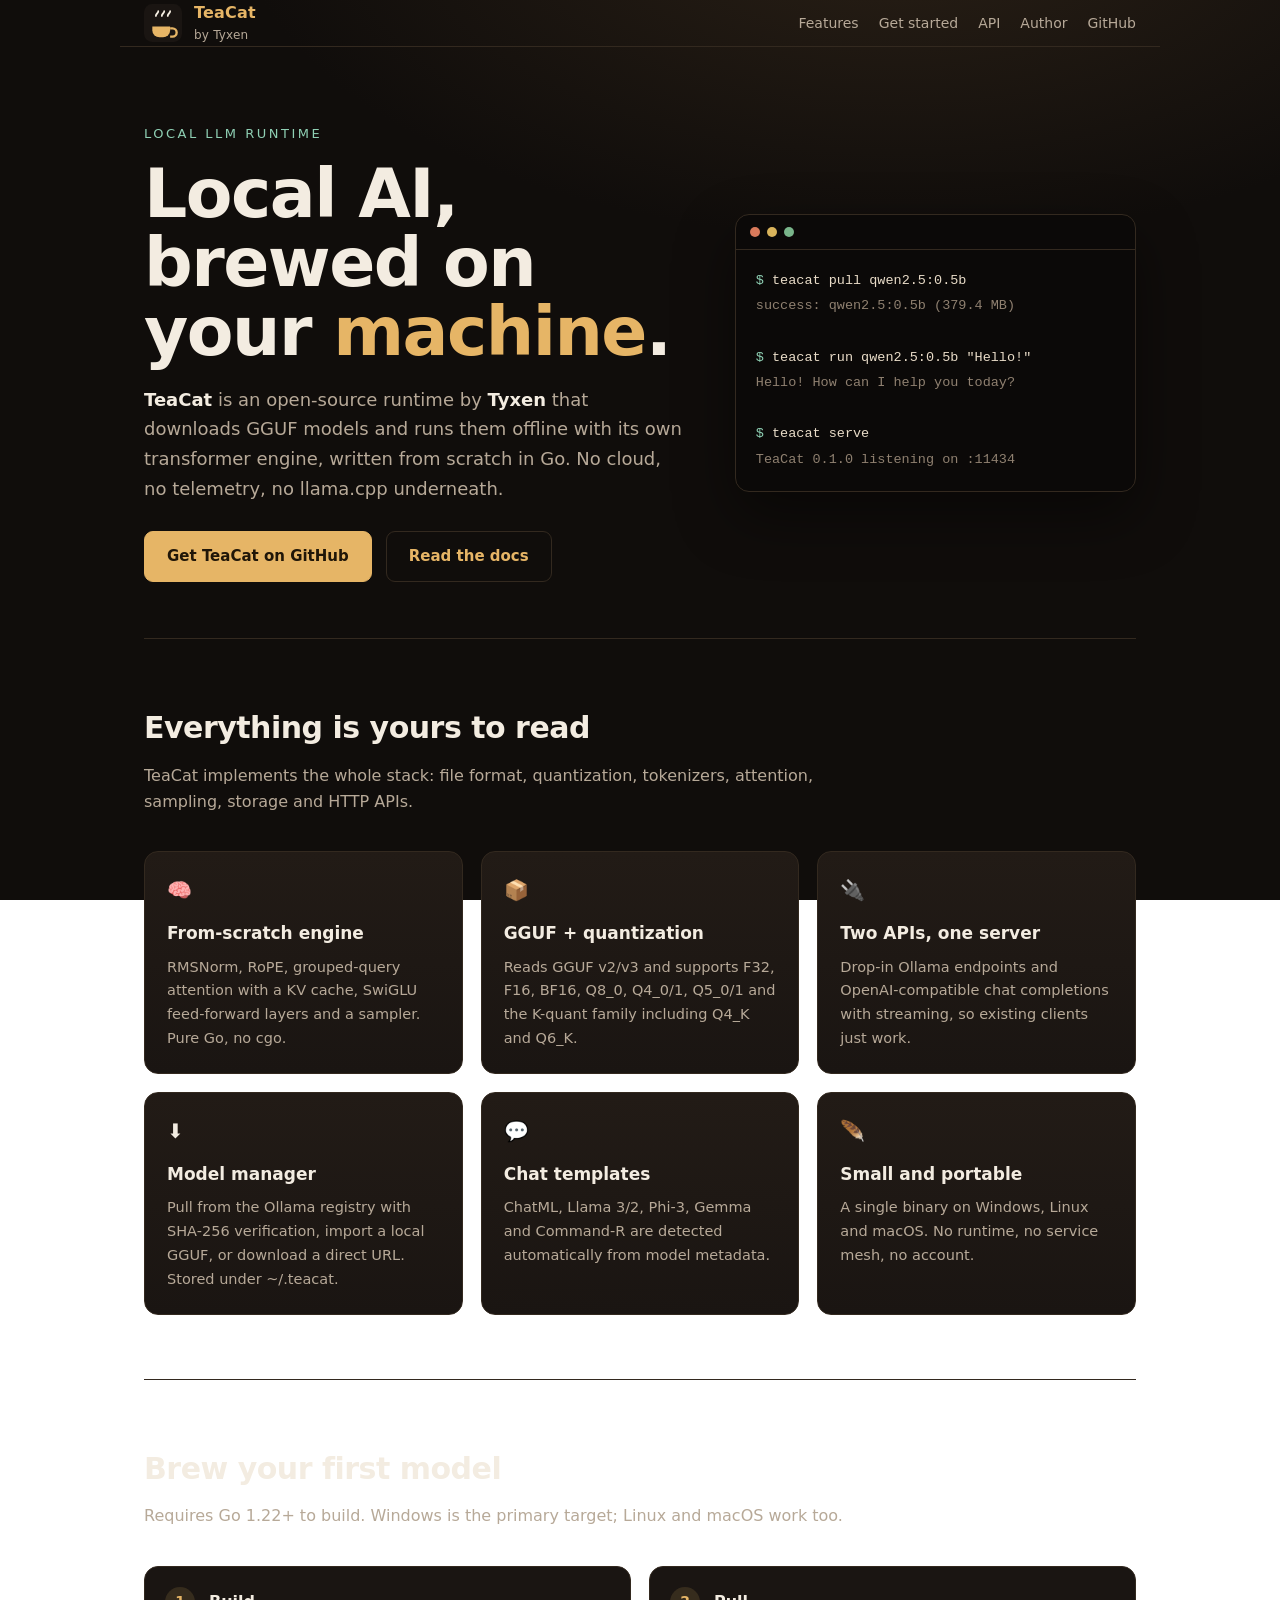
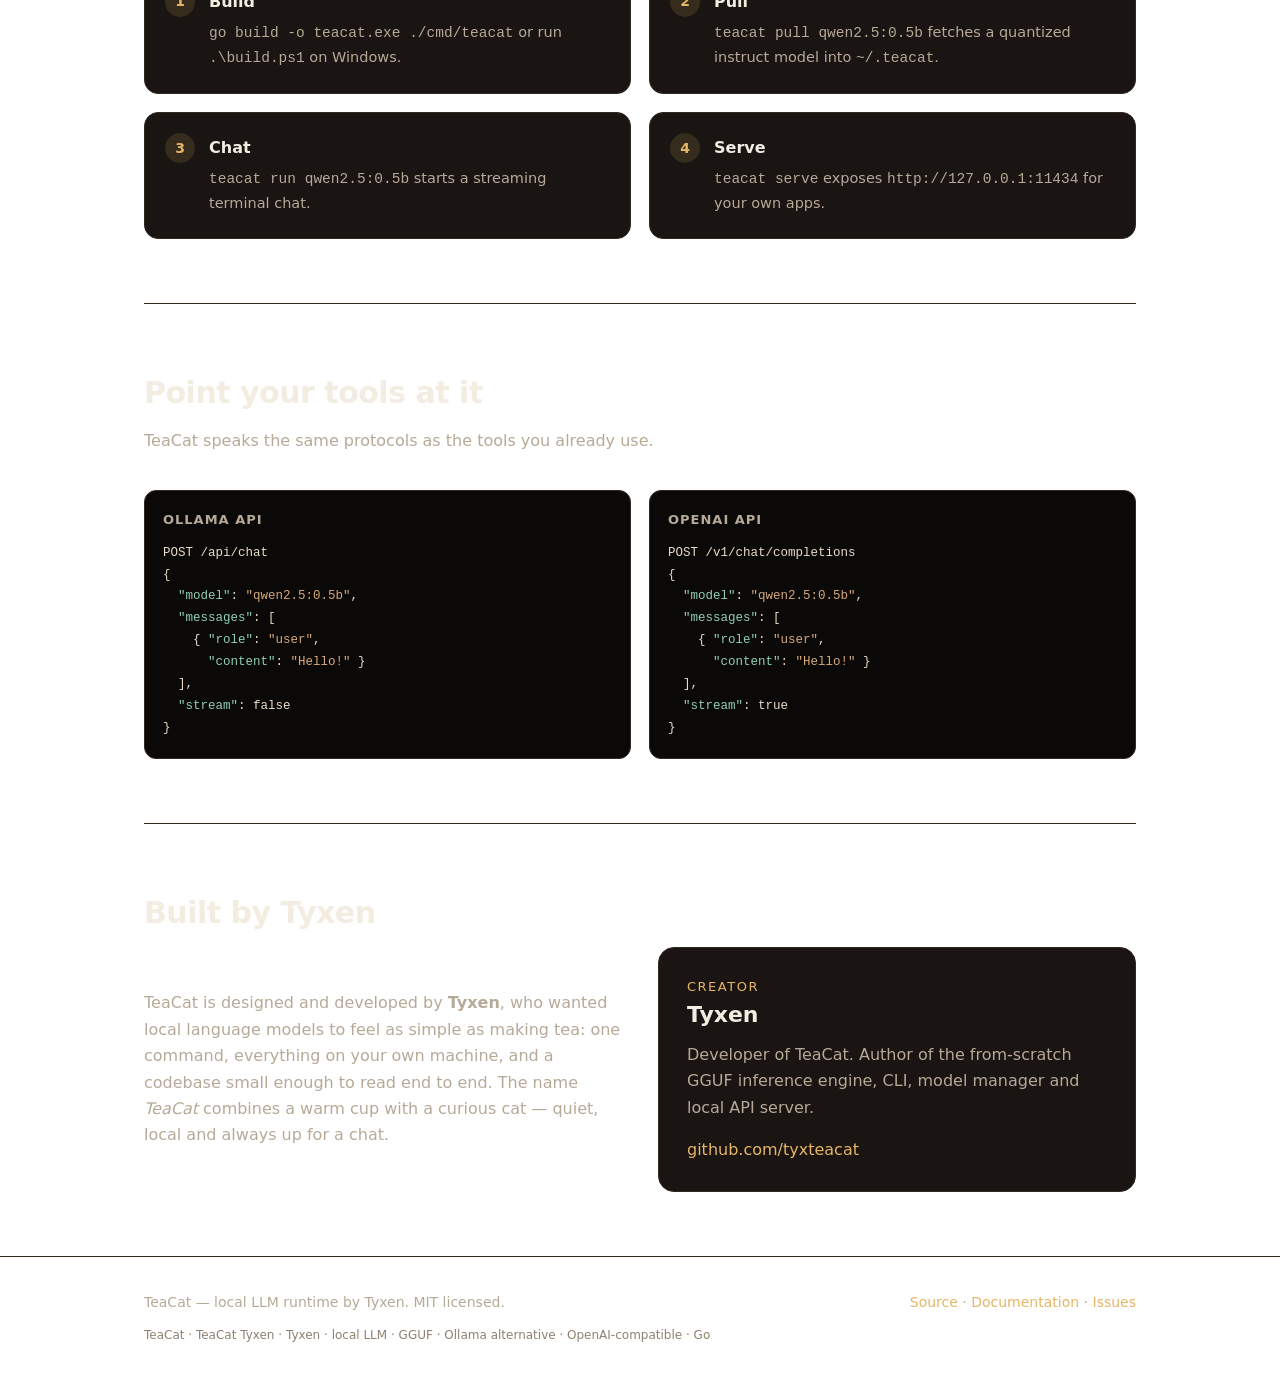
==== site/index.html @ 2ee193c7 "TeaCat 0.1.0: local LLM runtime by Tyxen" ====
<!DOCTYPE html>
<html lang="en">
<head>
  <meta charset="utf-8">
  <meta name="viewport" content="width=device-width, initial-scale=1">

  <title>TeaCat by Tyxen — Run Local AI Models on Your Own Machine</title>
  <meta name="description" content="TeaCat is a free, open-source local LLM runtime created by Tyxen. Run GGUF models on Windows, Linux or macOS with an Ollama-compatible API and an OpenAI-compatible endpoint. Built from scratch in Go.">
  <meta name="keywords" content="TeaCat, TeaCat Tyxen, Tyxen, TeaCat AI, Tea Cat, local LLM, run local models, Ollama alternative, GGUF, OpenAI compatible, Go LLM runtime, offline AI">
  <meta name="author" content="Tyxen">
  <meta name="robots" content="index, follow">
  <link rel="canonical" href="https://tyxteacat.github.io/teacat/">

  <meta property="og:type" content="website">
  <meta property="og:site_name" content="TeaCat">
  <meta property="og:title" content="TeaCat by Tyxen — Local AI, brewed on your machine">
  <meta property="og:description" content="A local LLM runtime written from scratch in Go. Pull GGUF models, chat offline, and use Ollama or OpenAI compatible APIs.">
  <meta property="og:url" content="https://tyxteacat.github.io/teacat/">

  <meta name="twitter:card" content="summary">
  <meta name="twitter:title" content="TeaCat by Tyxen">
  <meta name="twitter:description" content="Run local AI models with a from-scratch Go inference engine. Ollama and OpenAI compatible.">

  <link rel="icon" href="data:image/svg+xml,%3Csvg xmlns='http://www.w3.org/2000/svg' viewBox='0 0 64 64'%3E%3Crect width='64' height='64' rx='14' fill='%2314110f'/%3E%3Cpath d='M14 38h30v6a12 12 0 0 1-12 12H26a12 12 0 0 1-12-12z' fill='%23e6b566'/%3E%3Cpath d='M44 41h4a7 7 0 0 1 0 14h-4' fill='none' stroke='%23e6b566' stroke-width='4'/%3E%3Cpath d='M20 20c0-4 4-4 4-8M30 20c0-4 4-4 4-8M40 20c0-4 4-4 4-8' stroke='%23f6efe3' stroke-width='3' stroke-linecap='round'/%3E%3C/svg%3E">

  <style>
    :root {
      --bg: #100d0b;
      --panel: #1a1512;
      --panel-2: #221b16;
      --text: #f3ece1;
      --muted: #b7a998;
      --accent: #e6b566;
      --accent-2: #8fd0b4;
      --line: #33291f;
      --mono: ui-monospace, SFMono-Regular, Menlo, Consolas, monospace;
      --sans: "Segoe UI", system-ui, -apple-system, Helvetica, Arial, sans-serif;
    }
    * { box-sizing: border-box; }
    html { scroll-behavior: smooth; }
    body {
      margin: 0;
      background: radial-gradient(1200px 600px at 70% -10%, #2a2016 0%, var(--bg) 55%) fixed;
      color: var(--text);
      font-family: var(--sans);
      line-height: 1.65;
    }
    a { color: var(--accent); text-decoration: none; }
    a:hover { text-decoration: underline; }
    .wrap { max-width: 1040px; margin: 0 auto; padding: 0 24px; }

    header {
      display: flex; align-items: center; justify-content: space-between;
      padding: 22px 0; border-bottom: 1px solid var(--line);
    }
    .brand { display: flex; align-items: center; gap: 12px; font-weight: 700; letter-spacing: .2px; }
    .brand svg { width: 38px; height: 38px; }
    .brand span small { display: block; color: var(--muted); font-size: 12px; font-weight: 400; }
    nav { display: flex; gap: 20px; font-size: 14px; }
    nav a { color: var(--muted); }
    nav a:hover { color: var(--text); }

    .hero { padding: 76px 0 56px; display: grid; grid-template-columns: 1.15fr .85fr; gap: 48px; align-items: center; }
    .kicker { color: var(--accent-2); font-size: 13px; letter-spacing: 2.5px; text-transform: uppercase; margin-bottom: 14px; }
    h1 { font-size: clamp(42px, 6vw, 68px); line-height: 1.02; margin: 0 0 18px; letter-spacing: -1.5px; }
    h1 .tea { color: var(--accent); }
    .lede { font-size: 18px; color: var(--muted); max-width: 560px; margin: 0 0 28px; }
    .lede strong { color: var(--text); }
    .cta { display: flex; gap: 14px; flex-wrap: wrap; }
    .btn {
      display: inline-block; padding: 12px 22px; border-radius: 9px;
      font-weight: 600; font-size: 15px; border: 1px solid var(--line);
    }
    .btn.primary { background: var(--accent); color: #201608; border-color: var(--accent); }
    .btn.primary:hover { background: #f0c47c; text-decoration: none; }
    .btn.ghost:hover { border-color: var(--accent); text-decoration: none; }

    .term {
      background: #0b0908; border: 1px solid var(--line); border-radius: 14px;
      overflow: hidden; box-shadow: 0 24px 60px rgba(0,0,0,.45);
    }
    .term-bar { display: flex; gap: 7px; padding: 12px 14px; border-bottom: 1px solid var(--line); }
    .dot { width: 10px; height: 10px; border-radius: 50%; background: #3a2e22; }
    .dot.a { background: #d97a5b; } .dot.b { background: #d9b45b; } .dot.c { background: #79b58a; }
    .term pre { margin: 0; padding: 18px 20px; font-family: var(--mono); font-size: 13.5px; line-height: 1.9; color: #e9dcc8; overflow-x: auto; }
    .term .p { color: var(--accent-2); }
    .term .c { color: #8f8070; }

    section { padding: 64px 0; border-top: 1px solid var(--line); }
    h2 { font-size: 30px; margin: 0 0 10px; letter-spacing: -.5px; }
    .sub { color: var(--muted); margin: 0 0 36px; max-width: 700px; }

    .grid { display: grid; grid-template-columns: repeat(3, 1fr); gap: 18px; }
    .card {
      background: linear-gradient(180deg, var(--panel-2), var(--panel));
      border: 1px solid var(--line); border-radius: 14px; padding: 22px;
    }
    .card h3 { margin: 0 0 8px; font-size: 17px; }
    .card p { margin: 0; color: var(--muted); font-size: 14.5px; }
    .ico { font-size: 20px; margin-bottom: 12px; display: block; }

    .steps { counter-reset: step; display: grid; grid-template-columns: repeat(2, 1fr); gap: 18px; }
    .step { position: relative; padding: 22px 22px 22px 64px; background: var(--panel); border: 1px solid var(--line); border-radius: 14px; }
    .step::before {
      counter-increment: step; content: counter(step);
      position: absolute; left: 20px; top: 20px; width: 30px; height: 30px;
      display: grid; place-items: center; border-radius: 50%;
      background: rgba(230,181,102,.14); color: var(--accent); font-weight: 700; font-size: 14px;
    }
    .step h3 { margin: 0 0 6px; font-size: 16px; }
    .step p { margin: 0; color: var(--muted); font-size: 14.5px; }

    .api-grid { display: grid; grid-template-columns: 1fr 1fr; gap: 18px; }
    .code { background: #0b0908; border: 1px solid var(--line); border-radius: 12px; padding: 18px; overflow-x: auto; }
    .code pre { margin: 0; font-family: var(--mono); font-size: 12.5px; line-height: 1.75; color: #e9dcc8; }
    .code .k { color: var(--accent-2); }
    .code .s { color: #d7a97a; }
    .code h4 { margin: 0 0 12px; font-size: 13px; letter-spacing: 1px; text-transform: uppercase; color: var(--muted); }

    .author { display: grid; grid-template-columns: 1fr 1fr; gap: 36px; align-items: center; }
    .author-card { background: var(--panel); border: 1px solid var(--line); border-radius: 16px; padding: 28px; }
    .author-card .name { font-size: 22px; font-weight: 700; }
    .author-card .role { color: var(--accent); font-size: 13px; letter-spacing: 1.5px; text-transform: uppercase; }

    footer { border-top: 1px solid var(--line); padding: 34px 0 46px; color: var(--muted); font-size: 14px; }
    footer .row { display: flex; justify-content: space-between; gap: 18px; flex-wrap: wrap; }
    .tags { margin-top: 12px; font-size: 12px; color: #8f8070; }

    @media (max-width: 860px) {
      .hero, .author { grid-template-columns: 1fr; }
      .grid { grid-template-columns: 1fr 1fr; }
    }
    @media (max-width: 600px) {
      nav { display: none; }
      .grid, .steps, .api-grid { grid-template-columns: 1fr; }
      section { padding: 46px 0; }
    }
  </style>
</head>
<body>

<header class="wrap">
  <a class="brand" href="/teacat/" aria-label="TeaCat home">
    <svg viewBox="0 0 64 64" aria-hidden="true">
      <rect width="64" height="64" rx="14" fill="#1a1512"/>
      <path d="M14 38h30v6a12 12 0 0 1-12 12H26a12 12 0 0 1-12-12z" fill="#e6b566"/>
      <path d="M44 41h4a7 7 0 0 1 0 14h-4" fill="none" stroke="#e6b566" stroke-width="4"/>
      <path d="M20 20c0-4 4-4 4-8M30 20c0-4 4-4 4-8M40 20c0-4 4-4 4-8" stroke="#f6efe3" stroke-width="3" stroke-linecap="round"/>
    </svg>
    <span>TeaCat<small>by Tyxen</small></span>
  </a>
  <nav>
    <a href="#features">Features</a>
    <a href="#start">Get started</a>
    <a href="#api">API</a>
    <a href="#author">Author</a>
    <a href="https://github.com/tyxteacat/teacat">GitHub</a>
  </nav>
</header>

<main class="wrap">
  <section class="hero" style="border-top:none;">
    <div>
      <div class="kicker">Local LLM runtime</div>
      <h1>Local AI,<br>brewed on your <span class="tea">machine</span>.</h1>
      <p class="lede">
        <strong>TeaCat</strong> is an open-source runtime by <strong>Tyxen</strong> that
        downloads GGUF models and runs them offline with its own transformer
        engine, written from scratch in Go. No cloud, no telemetry, no
        llama.cpp underneath.
      </p>
      <div class="cta">
        <a class="btn primary" href="https://github.com/tyxteacat/teacat">Get TeaCat on GitHub</a>
        <a class="btn ghost" href="#start">Read the docs</a>
      </div>
    </div>
    <div class="term" aria-label="Terminal example">
      <div class="term-bar"><span class="dot a"></span><span class="dot b"></span><span class="dot c"></span></div>
      <pre><span class="p">$</span> teacat pull qwen2.5:0.5b
<span class="c">success: qwen2.5:0.5b (379.4 MB)</span>

<span class="p">$</span> teacat run qwen2.5:0.5b "Hello!"
<span class="c">Hello! How can I help you today?</span>

<span class="p">$</span> teacat serve
<span class="c">TeaCat 0.1.0 listening on :11434</span></pre>
    </div>
  </section>

  <section id="features">
    <h2>Everything is yours to read</h2>
    <p class="sub">TeaCat implements the whole stack: file format, quantization, tokenizers, attention, sampling, storage and HTTP APIs.</p>
    <div class="grid">
      <div class="card"><span class="ico">🧠</span><h3>From-scratch engine</h3><p>RMSNorm, RoPE, grouped-query attention with a KV cache, SwiGLU feed-forward layers and a sampler. Pure Go, no cgo.</p></div>
      <div class="card"><span class="ico">📦</span><h3>GGUF + quantization</h3><p>Reads GGUF v2/v3 and supports F32, F16, BF16, Q8_0, Q4_0/1, Q5_0/1 and the K-quant family including Q4_K and Q6_K.</p></div>
      <div class="card"><span class="ico">🔌</span><h3>Two APIs, one server</h3><p>Drop-in Ollama endpoints and OpenAI-compatible chat completions with streaming, so existing clients just work.</p></div>
      <div class="card"><span class="ico">⬇️</span><h3>Model manager</h3><p>Pull from the Ollama registry with SHA-256 verification, import a local GGUF, or download a direct URL. Stored under ~/.teacat.</p></div>
      <div class="card"><span class="ico">💬</span><h3>Chat templates</h3><p>ChatML, Llama 3/2, Phi-3, Gemma and Command-R are detected automatically from model metadata.</p></div>
      <div class="card"><span class="ico">🪶</span><h3>Small and portable</h3><p>A single binary on Windows, Linux and macOS. No runtime, no service mesh, no account.</p></div>
    </div>
  </section>

  <section id="start">
    <h2>Brew your first model</h2>
    <p class="sub">Requires Go 1.22+ to build. Windows is the primary target; Linux and macOS work too.</p>
    <div class="steps">
      <div class="step"><h3>Build</h3><p><code>go build -o teacat.exe ./cmd/teacat</code> or run <code>.\build.ps1</code> on Windows.</p></div>
      <div class="step"><h3>Pull</h3><p><code>teacat pull qwen2.5:0.5b</code> fetches a quantized instruct model into <code>~/.teacat</code>.</p></div>
      <div class="step"><h3>Chat</h3><p><code>teacat run qwen2.5:0.5b</code> starts a streaming terminal chat.</p></div>
      <div class="step"><h3>Serve</h3><p><code>teacat serve</code> exposes <code>http://127.0.0.1:11434</code> for your own apps.</p></div>
    </div>
  </section>

  <section id="api">
    <h2>Point your tools at it</h2>
    <p class="sub">TeaCat speaks the same protocols as the tools you already use.</p>
    <div class="api-grid">
      <div class="code">
        <h4>Ollama API</h4>
<pre>POST /api/chat
{
  <span class="k">"model"</span>: <span class="s">"qwen2.5:0.5b"</span>,
  <span class="k">"messages"</span>: [
    { <span class="k">"role"</span>: <span class="s">"user"</span>,
      <span class="k">"content"</span>: <span class="s">"Hello!"</span> }
  ],
  <span class="k">"stream"</span>: false
}</pre>
      </div>
      <div class="code">
        <h4>OpenAI API</h4>
<pre>POST /v1/chat/completions
{
  <span class="k">"model"</span>: <span class="s">"qwen2.5:0.5b"</span>,
  <span class="k">"messages"</span>: [
    { <span class="k">"role"</span>: <span class="s">"user"</span>,
      <span class="k">"content"</span>: <span class="s">"Hello!"</span> }
  ],
  <span class="k">"stream"</span>: true
}</pre>
      </div>
    </div>
  </section>

  <section id="author">
    <h2>Built by Tyxen</h2>
    <div class="author">
      <p class="sub" style="margin:0;">
        TeaCat is designed and developed by <strong>Tyxen</strong>, who wanted local
        language models to feel as simple as making tea: one command, everything
        on your own machine, and a codebase small enough to read end to end.
        The name <em>TeaCat</em> combines a warm cup with a curious cat — quiet,
        local and always up for a chat.
      </p>
      <div class="author-card">
        <div class="role">Creator</div>
        <div class="name">Tyxen</div>
        <p style="color:var(--muted);margin:8px 0 0;">
          Developer of TeaCat. Author of the from-scratch GGUF inference engine,
          CLI, model manager and local API server.
        </p>
        <p style="margin:16px 0 0;"><a href="https://github.com/tyxteacat">github.com/tyxteacat</a></p>
      </div>
    </div>
  </section>
</main>

<footer>
  <div class="wrap">
    <div class="row">
      <div>TeaCat — local LLM runtime by Tyxen. MIT licensed.</div>
      <div><a href="https://github.com/tyxteacat/teacat">Source</a> · <a href="https://github.com/tyxteacat/teacat/blob/main/README.md">Documentation</a> · <a href="https://github.com/tyxteacat/teacat/issues">Issues</a></div>
    </div>
    <div class="tags">TeaCat · TeaCat Tyxen · Tyxen · local LLM · GGUF · Ollama alternative · OpenAI-compatible · Go</div>
  </div>
</footer>

<script type="application/ld+json">
{
  "@context": "https://schema.org",
  "@type": "SoftwareApplication",
  "name": "TeaCat",
  "alternateName": ["TeaCat Tyxen", "TeaCat by Tyxen", "Tea Cat AI"],
  "applicationCategory": "DeveloperApplication",
  "operatingSystem": "Windows, Linux, macOS",
  "description": "TeaCat is a free, open-source local LLM runtime created by Tyxen. It runs GGUF models on your own machine and exposes Ollama-compatible and OpenAI-compatible APIs.",
  "url": "https://tyxteacat.github.io/teacat/",
  "codeRepository": "https://github.com/tyxteacat/teacat",
  "license": "https://opensource.org/licenses/MIT",
  "author": { "@type": "Person", "name": "Tyxen", "url": "https://github.com/tyxteacat" },
  "offers": { "@type": "Offer", "price": "0", "priceCurrency": "USD" },
  "programmingLanguage": "Go",
  "keywords": "TeaCat, TeaCat Tyxen, Tyxen, local LLM, GGUF, Ollama alternative, OpenAI compatible"
}
</script>
</body>
</html>
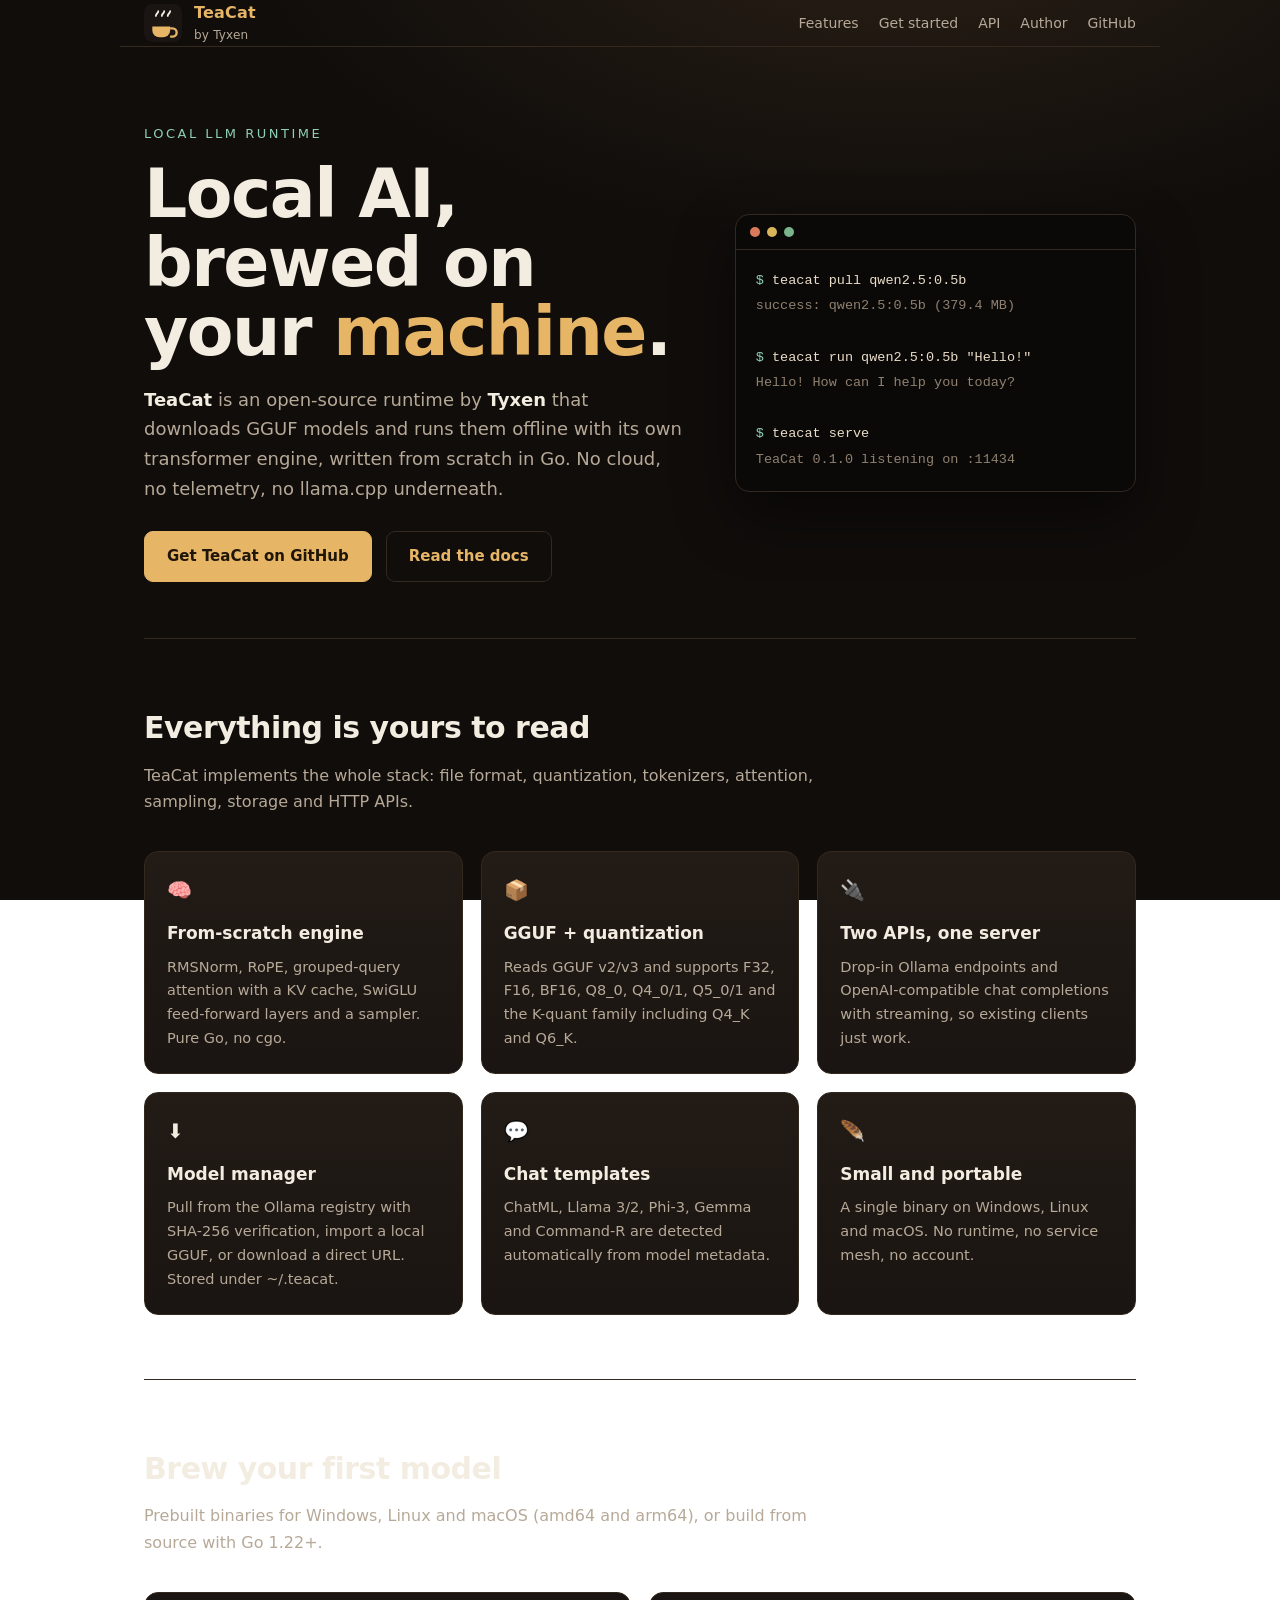
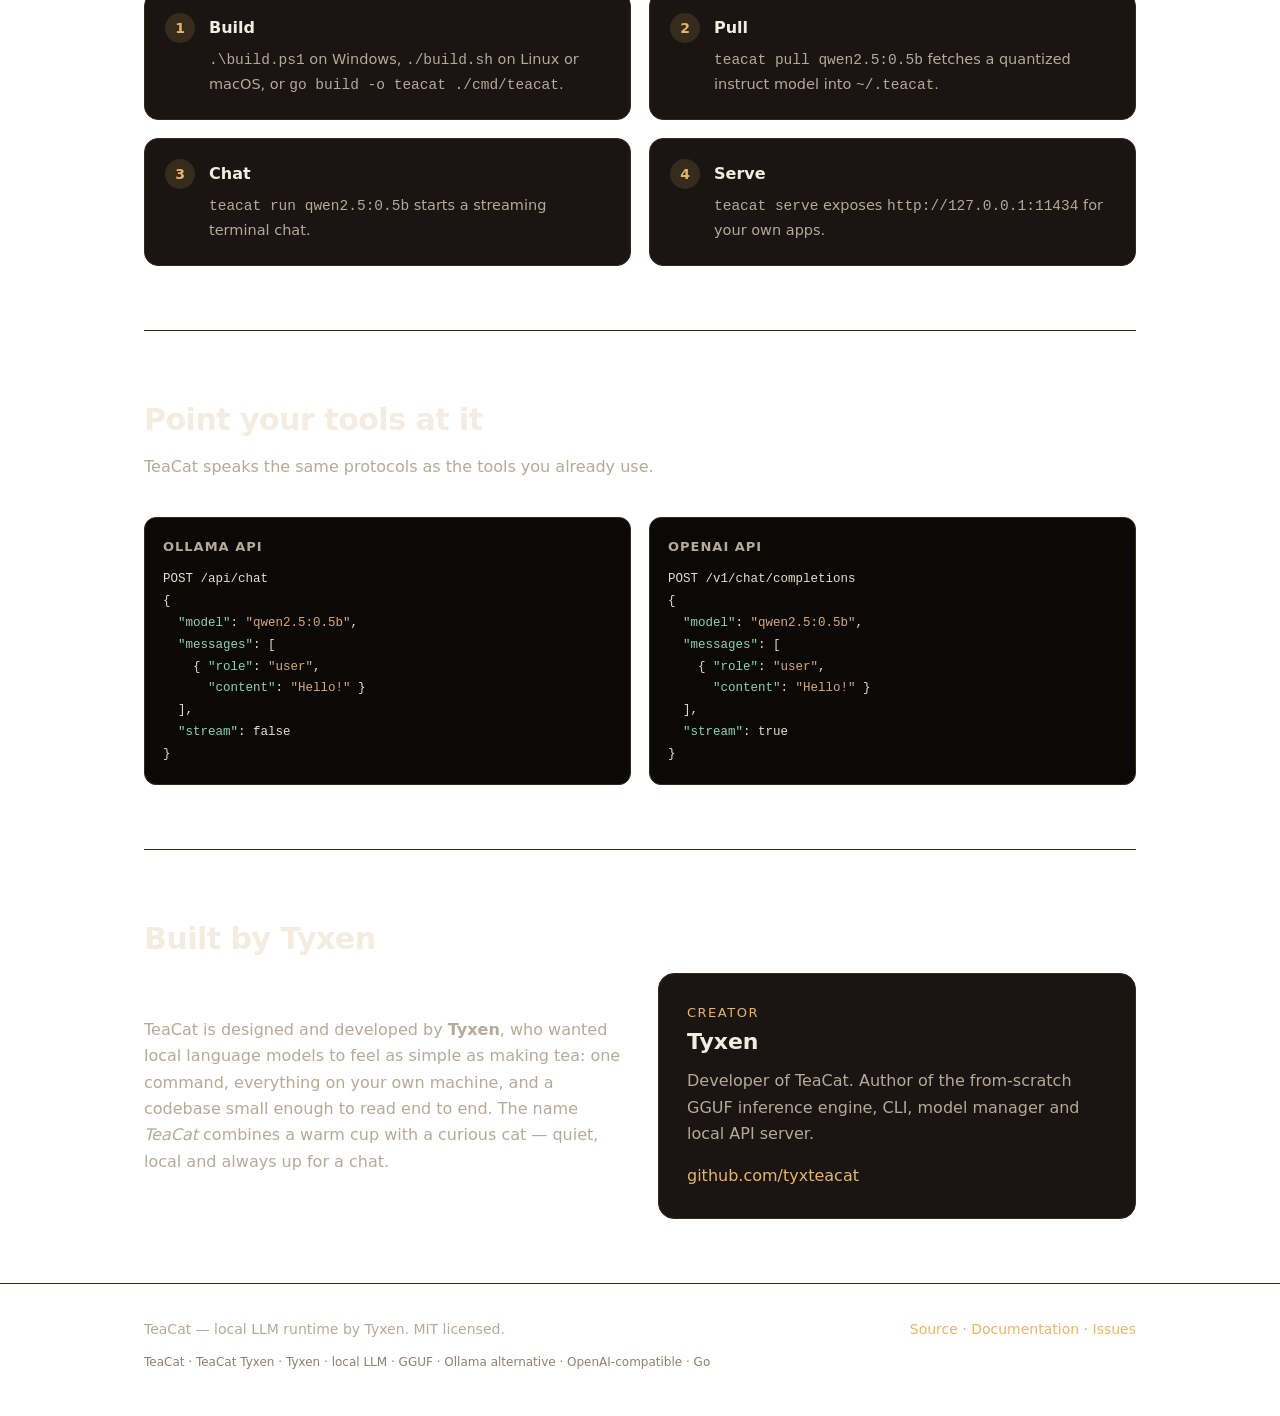
==== commit 0ed2d2f5: "Add Linux and macOS support: build scripts, CI and release workflows" ====
--- a/site/index.html
+++ b/site/index.html
@@ -202,9 +202,9 @@
 
   <section id="start">
     <h2>Brew your first model</h2>
-    <p class="sub">Requires Go 1.22+ to build. Windows is the primary target; Linux and macOS work too.</p>
+    <p class="sub">Prebuilt binaries for Windows, Linux and macOS (amd64 and arm64), or build from source with Go 1.22+.</p>
     <div class="steps">
-      <div class="step"><h3>Build</h3><p><code>go build -o teacat.exe ./cmd/teacat</code> or run <code>.\build.ps1</code> on Windows.</p></div>
+      <div class="step"><h3>Build</h3><p><code>.\build.ps1</code> on Windows, <code>./build.sh</code> on Linux or macOS, or <code>go build -o teacat ./cmd/teacat</code>.</p></div>
       <div class="step"><h3>Pull</h3><p><code>teacat pull qwen2.5:0.5b</code> fetches a quantized instruct model into <code>~/.teacat</code>.</p></div>
       <div class="step"><h3>Chat</h3><p><code>teacat run qwen2.5:0.5b</code> starts a streaming terminal chat.</p></div>
       <div class="step"><h3>Serve</h3><p><code>teacat serve</code> exposes <code>http://127.0.0.1:11434</code> for your own apps.</p></div>
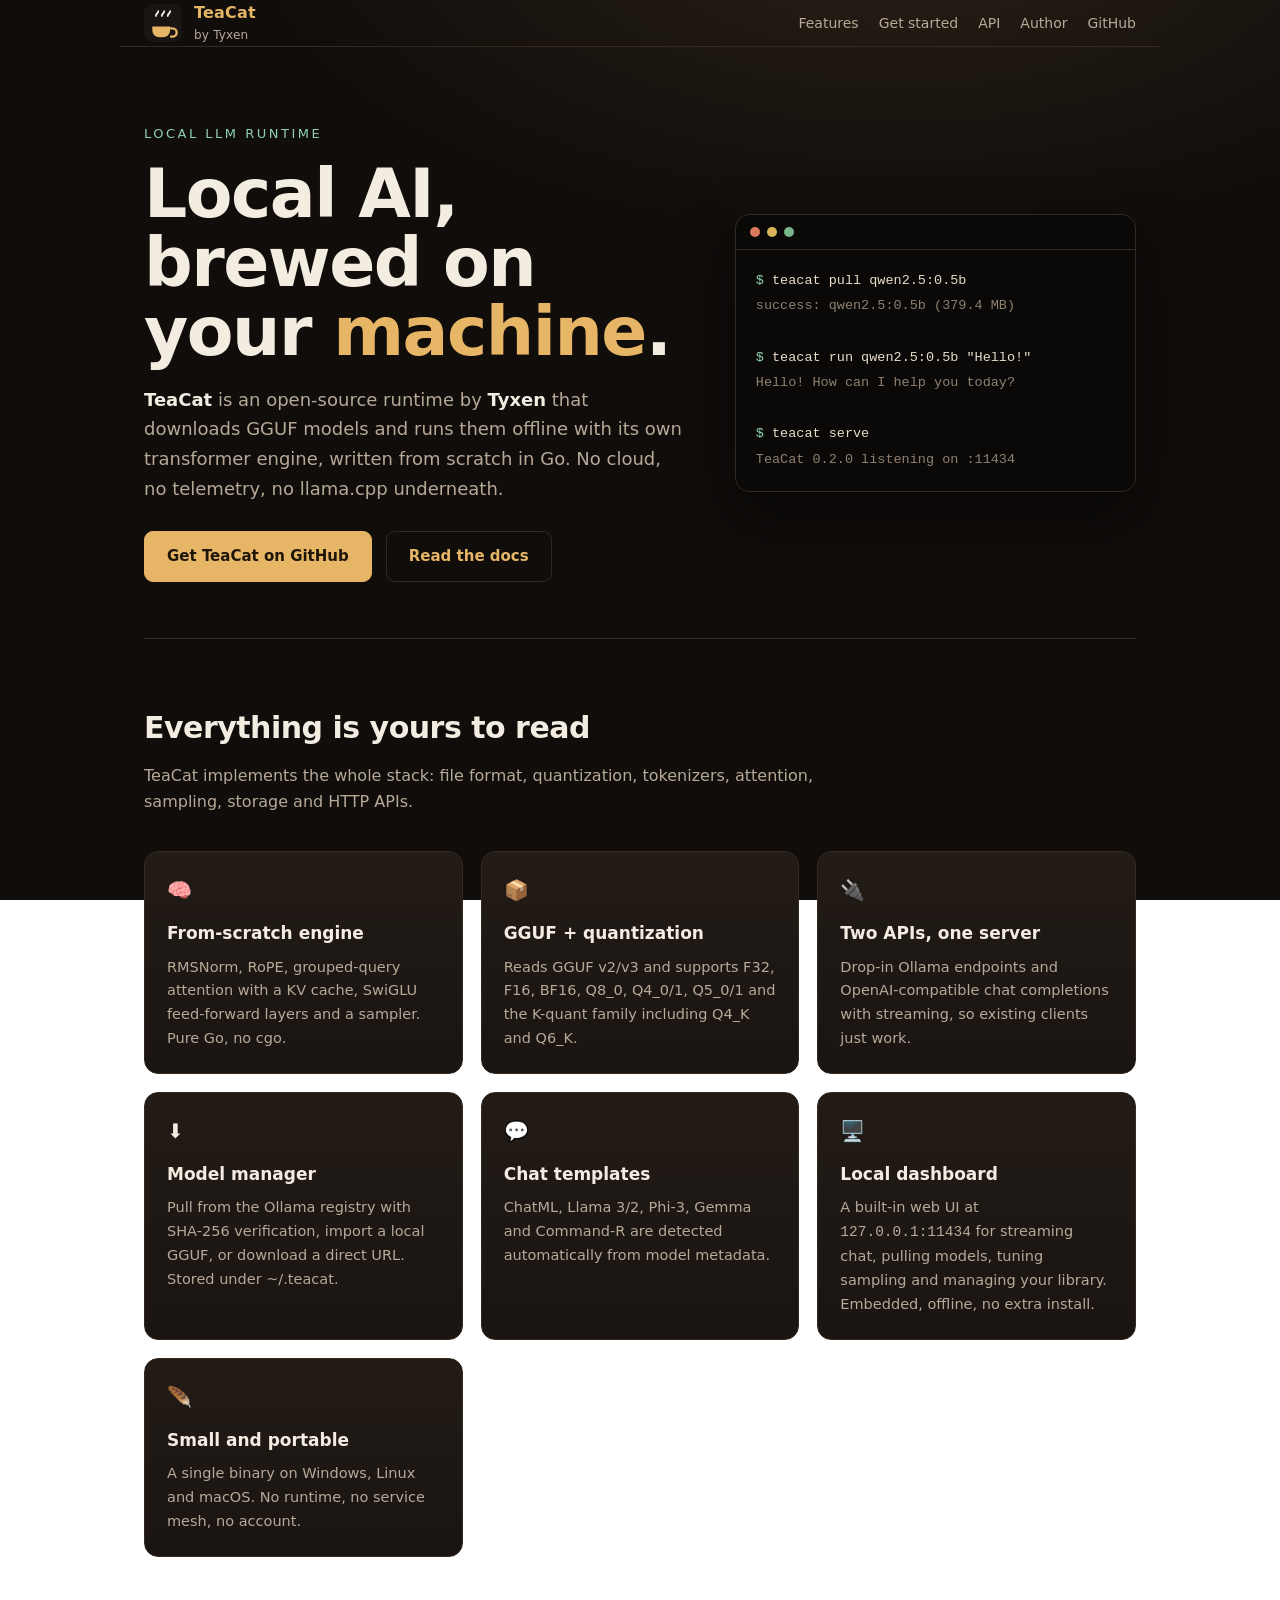
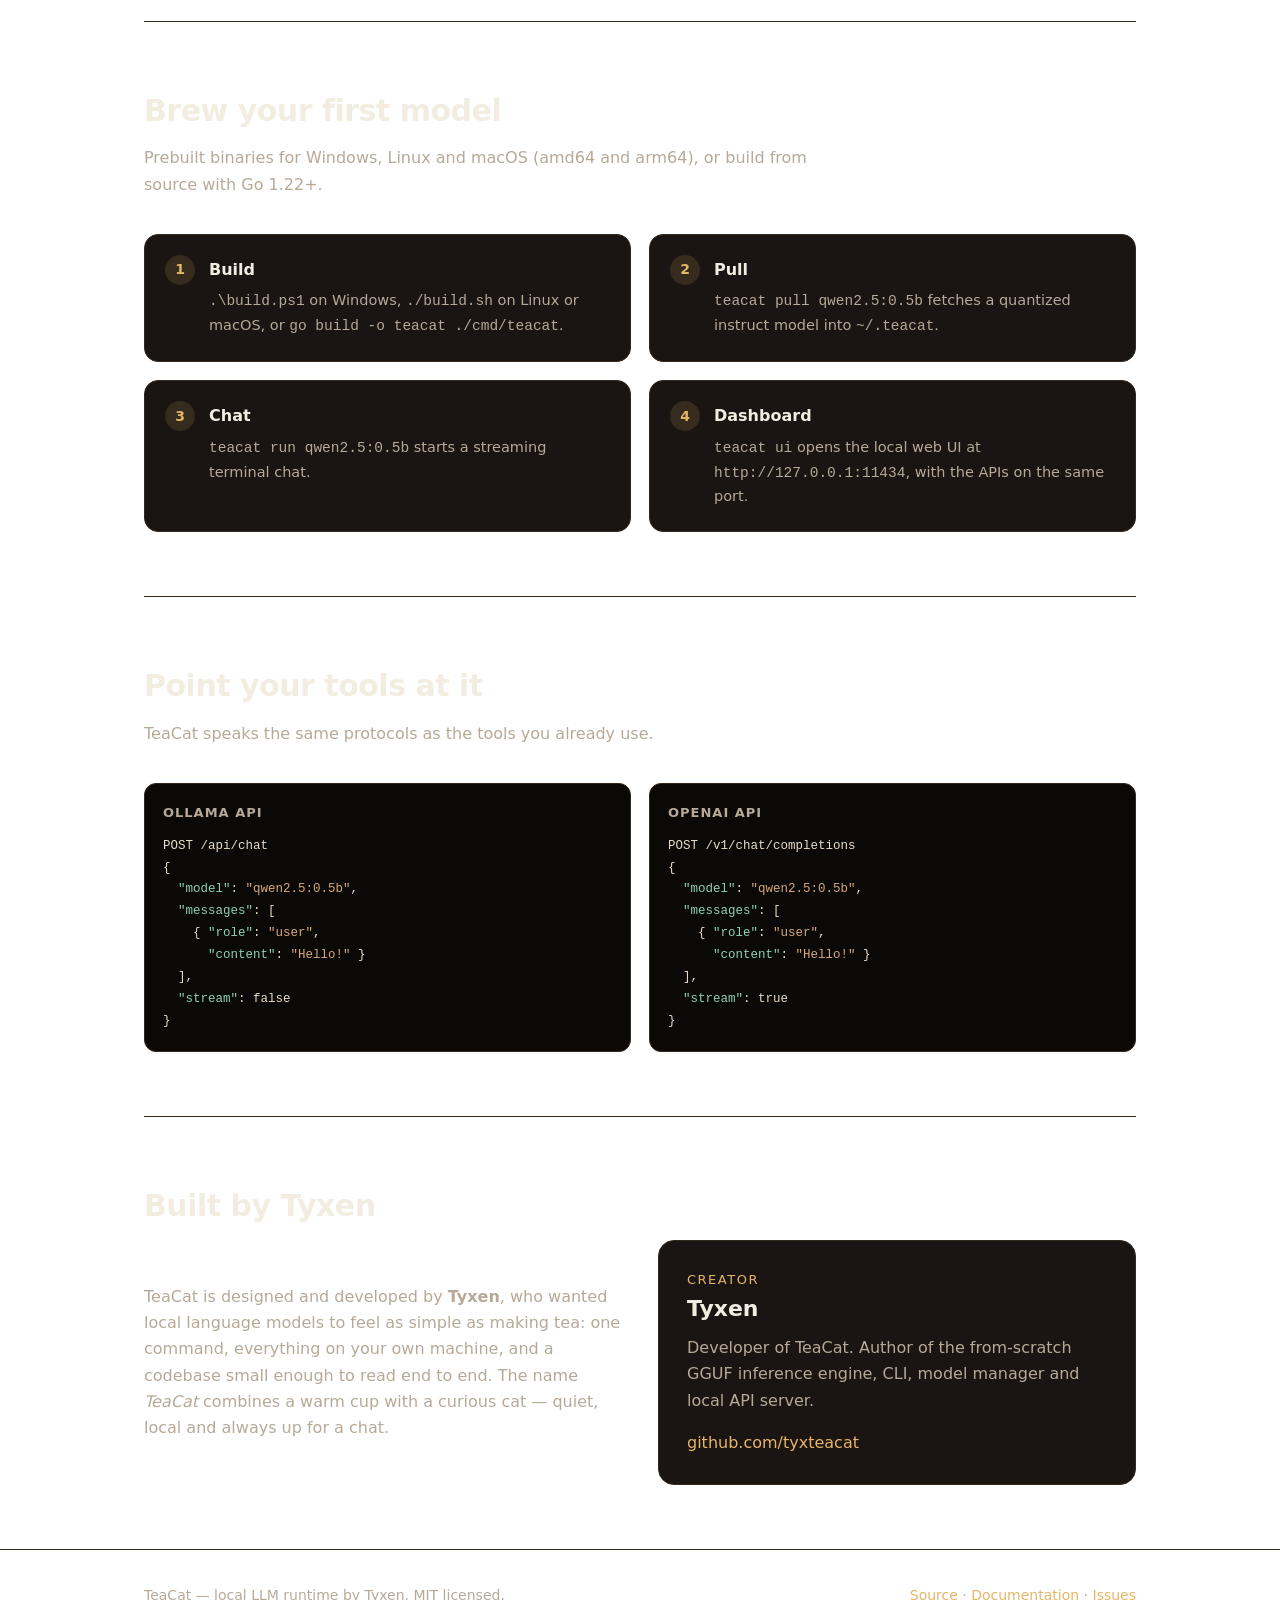
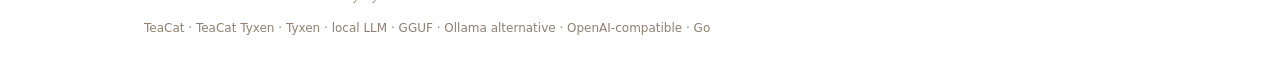
==== commit e5fa435e: "Add embedded web dashboard, teacat ui command, health/info API (v0.2.0)" ====
--- a/site/index.html
+++ b/site/index.html
@@ -183,7 +183,7 @@
 <span class="c">Hello! How can I help you today?</span>
 
 <span class="p">$</span> teacat serve
-<span class="c">TeaCat 0.1.0 listening on :11434</span></pre>
+<span class="c">TeaCat 0.2.0 listening on :11434</span></pre>
     </div>
   </section>
 
@@ -196,6 +196,7 @@
       <div class="card"><span class="ico">🔌</span><h3>Two APIs, one server</h3><p>Drop-in Ollama endpoints and OpenAI-compatible chat completions with streaming, so existing clients just work.</p></div>
       <div class="card"><span class="ico">⬇️</span><h3>Model manager</h3><p>Pull from the Ollama registry with SHA-256 verification, import a local GGUF, or download a direct URL. Stored under ~/.teacat.</p></div>
       <div class="card"><span class="ico">💬</span><h3>Chat templates</h3><p>ChatML, Llama 3/2, Phi-3, Gemma and Command-R are detected automatically from model metadata.</p></div>
+      <div class="card"><span class="ico">🖥️</span><h3>Local dashboard</h3><p>A built-in web UI at <code>127.0.0.1:11434</code> for streaming chat, pulling models, tuning sampling and managing your library. Embedded, offline, no extra install.</p></div>
       <div class="card"><span class="ico">🪶</span><h3>Small and portable</h3><p>A single binary on Windows, Linux and macOS. No runtime, no service mesh, no account.</p></div>
     </div>
   </section>
@@ -207,7 +208,7 @@
       <div class="step"><h3>Build</h3><p><code>.\build.ps1</code> on Windows, <code>./build.sh</code> on Linux or macOS, or <code>go build -o teacat ./cmd/teacat</code>.</p></div>
       <div class="step"><h3>Pull</h3><p><code>teacat pull qwen2.5:0.5b</code> fetches a quantized instruct model into <code>~/.teacat</code>.</p></div>
       <div class="step"><h3>Chat</h3><p><code>teacat run qwen2.5:0.5b</code> starts a streaming terminal chat.</p></div>
-      <div class="step"><h3>Serve</h3><p><code>teacat serve</code> exposes <code>http://127.0.0.1:11434</code> for your own apps.</p></div>
+      <div class="step"><h3>Dashboard</h3><p><code>teacat ui</code> opens the local web UI at <code>http://127.0.0.1:11434</code>, with the APIs on the same port.</p></div>
     </div>
   </section>
 
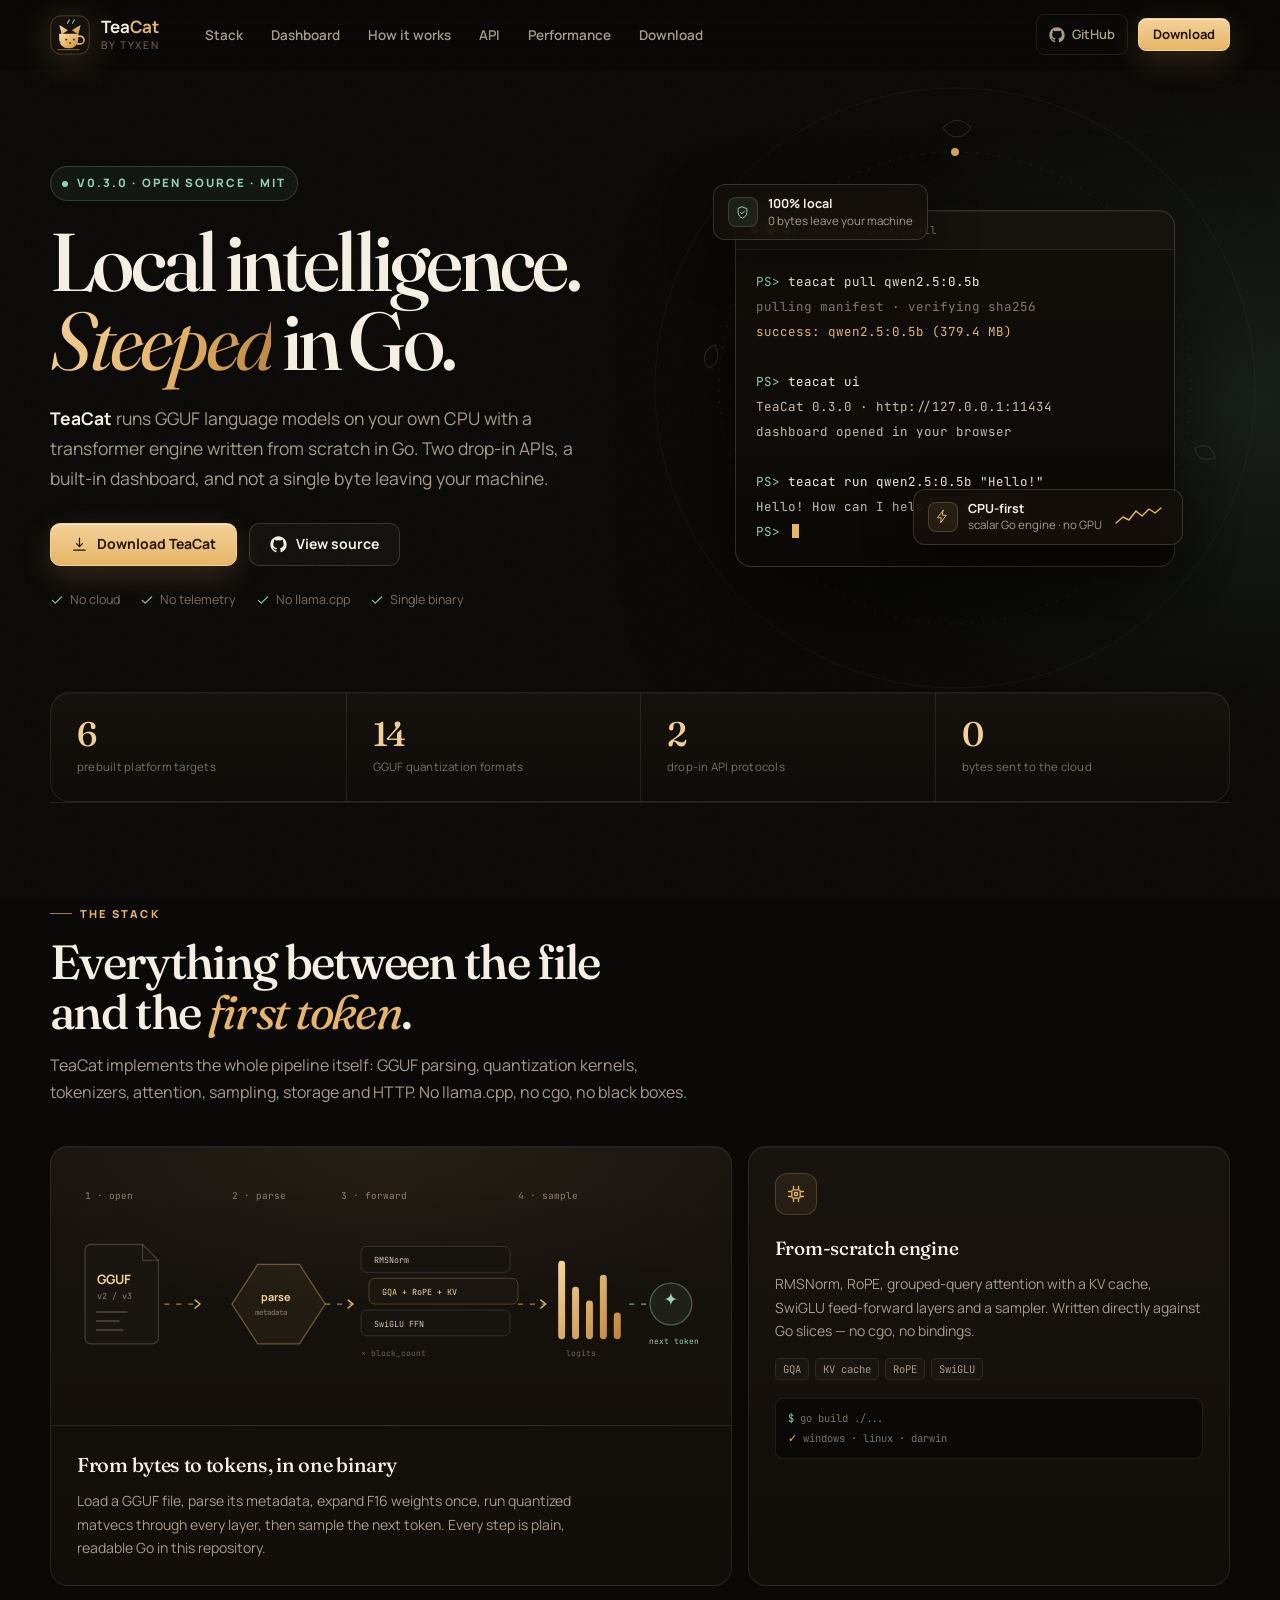
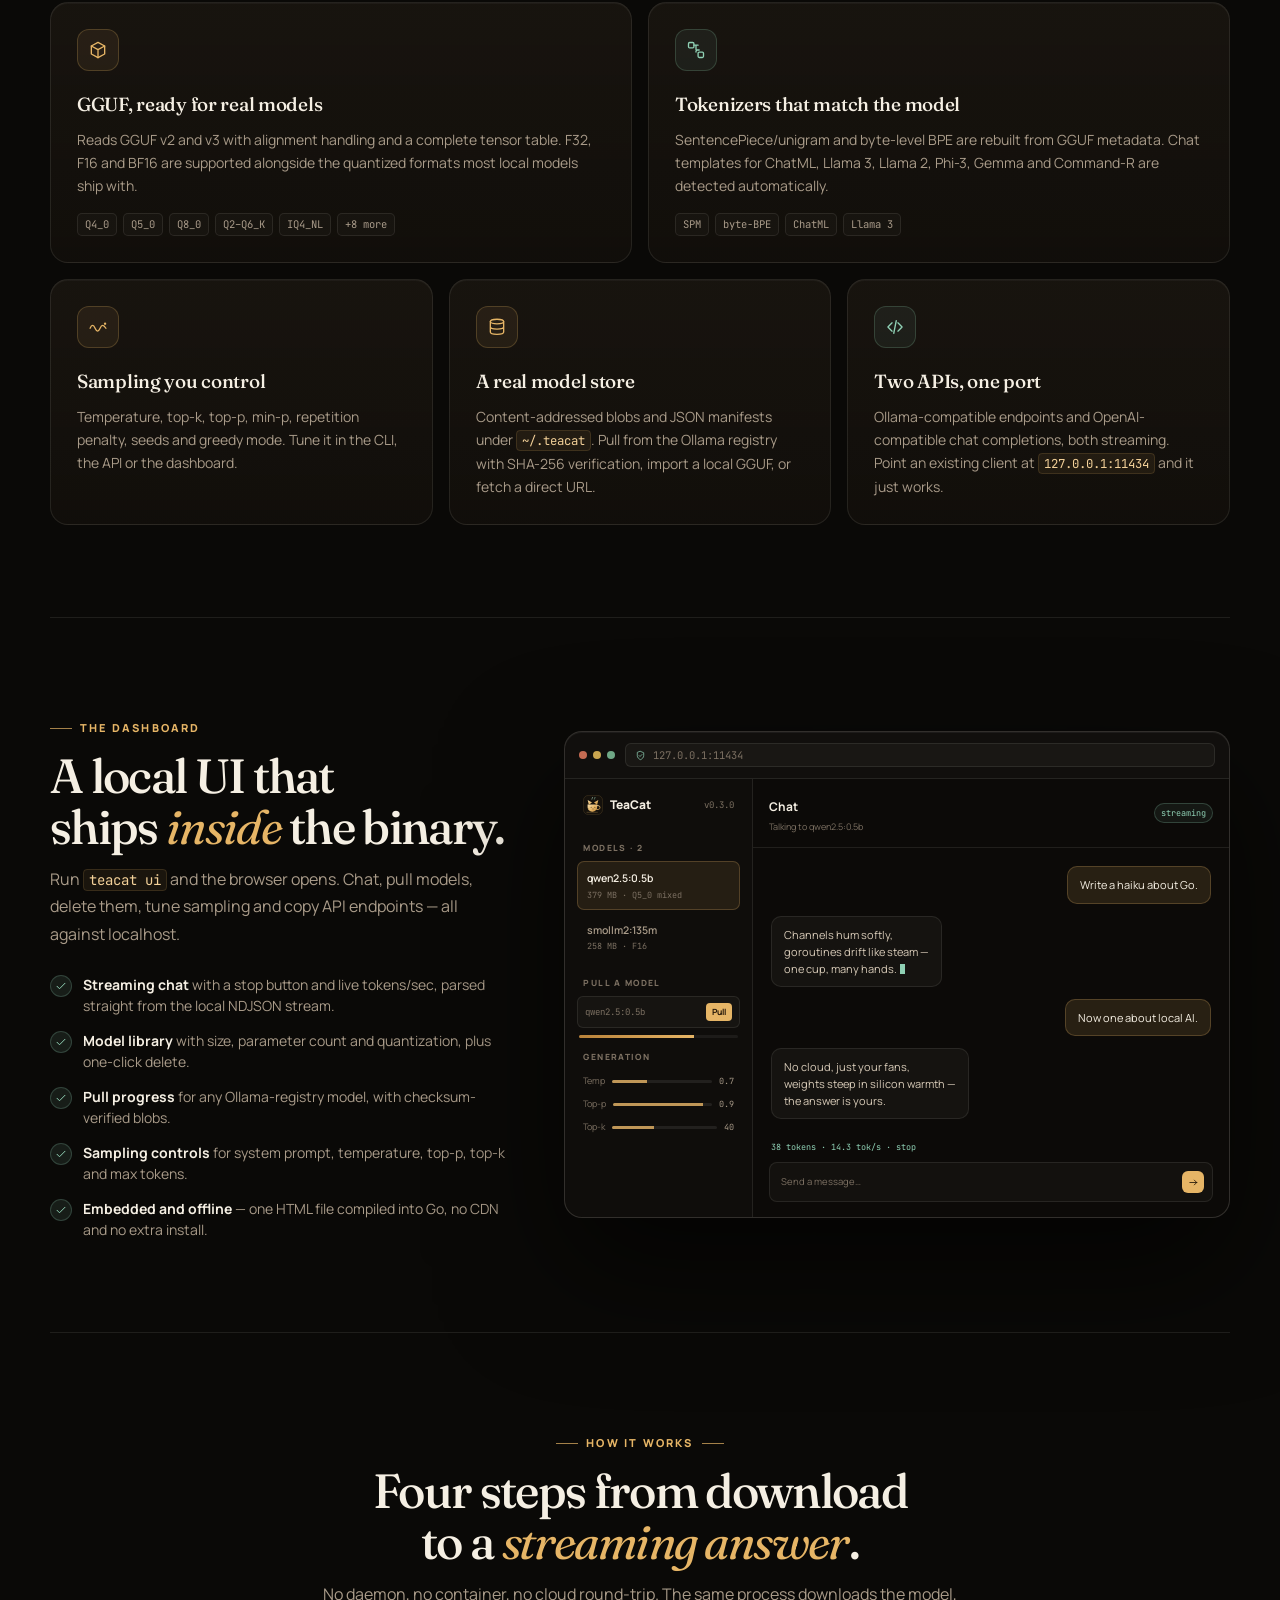
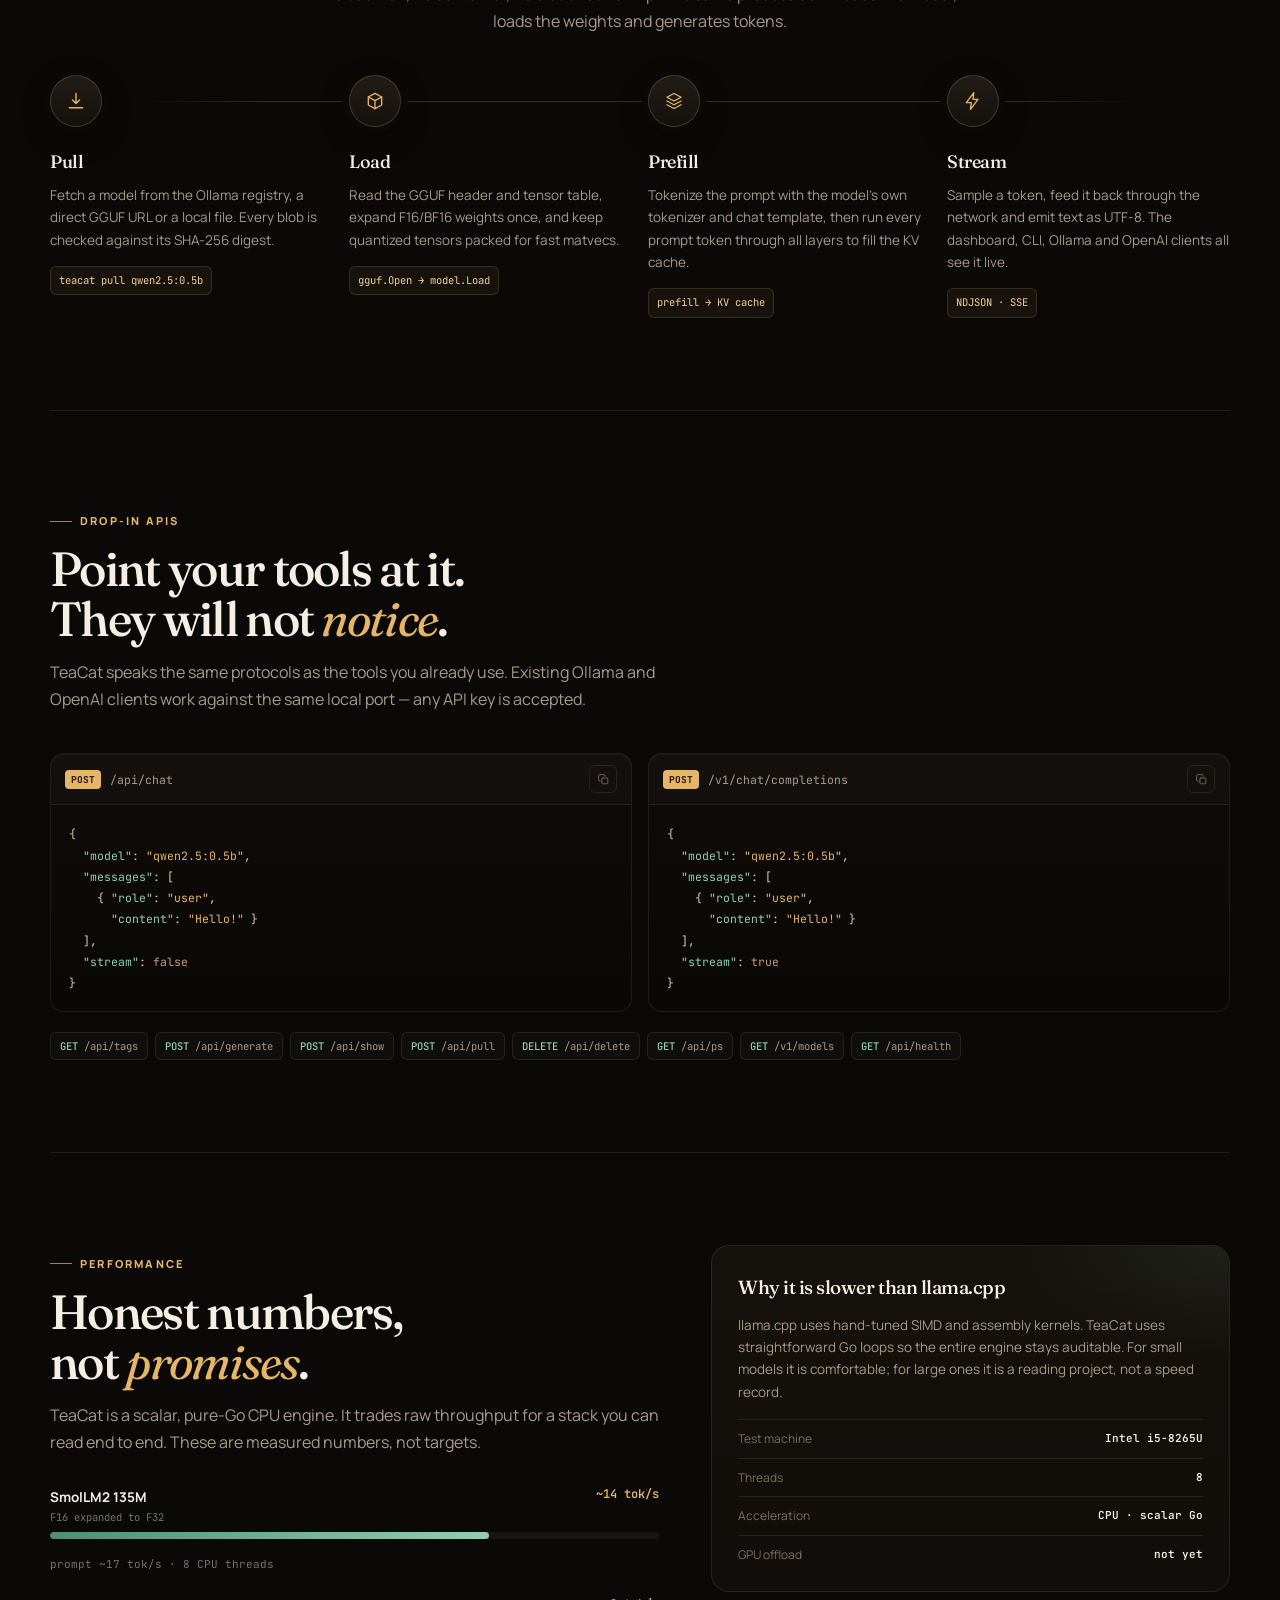
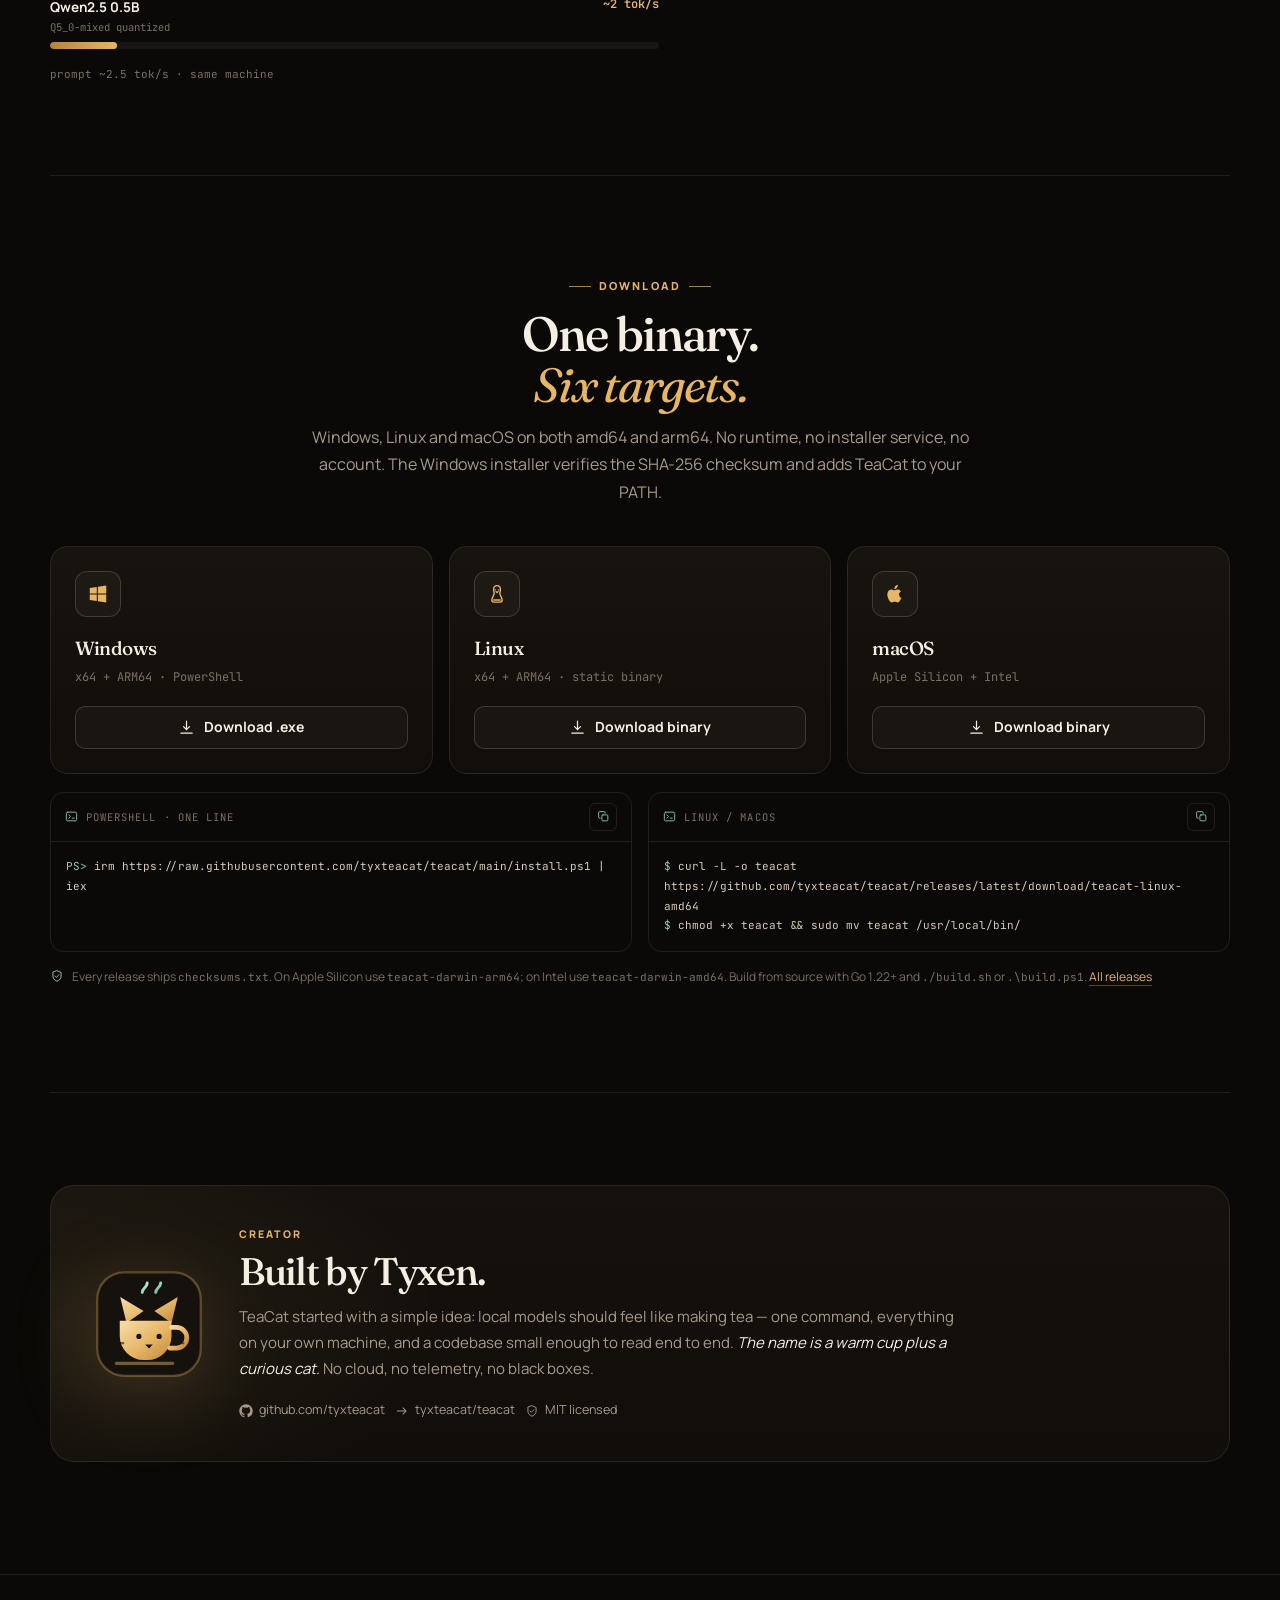
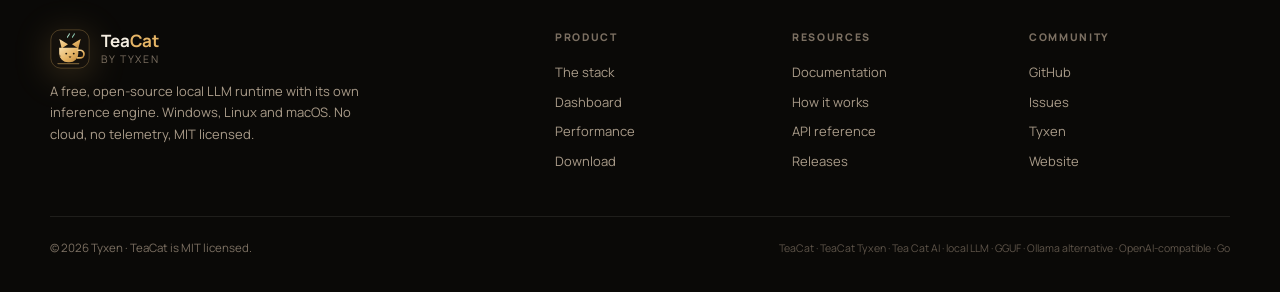
==== commit 2bbedf20: "Refresh landing page design and bump site to v0.3.0" ====
--- a/site/index.html
+++ b/site/index.html
@@ -4,277 +4,674 @@
   <meta charset="utf-8">
   <meta name="viewport" content="width=device-width, initial-scale=1">
 
-  <title>TeaCat by Tyxen — Run Local AI Models on Your Own Machine</title>
-  <meta name="description" content="TeaCat is a free, open-source local LLM runtime created by Tyxen. Run GGUF models on Windows, Linux or macOS with an Ollama-compatible API and an OpenAI-compatible endpoint. Built from scratch in Go.">
-  <meta name="keywords" content="TeaCat, TeaCat Tyxen, Tyxen, TeaCat AI, Tea Cat, local LLM, run local models, Ollama alternative, GGUF, OpenAI compatible, Go LLM runtime, offline AI">
+  <title>TeaCat by Tyxen — Local AI, Steeped in Go</title>
+  <meta name="description" content="TeaCat is a free, open-source local LLM runtime by Tyxen. Run GGUF models on your own CPU with a transformer engine written from scratch in Go. Ollama and OpenAI APIs, an embedded dashboard, zero cloud.">
+  <meta name="keywords" content="TeaCat, TeaCat Tyxen, Tyxen, TeaCat AI, Tea Cat, local LLM, run local models, Ollama alternative, GGUF, OpenAI compatible, Go LLM runtime, offline AI, local AI dashboard">
   <meta name="author" content="Tyxen">
   <meta name="robots" content="index, follow">
+  <meta name="theme-color" content="#0a0907">
   <link rel="canonical" href="https://tyxteacat.github.io/teacat/">
 
   <meta property="og:type" content="website">
   <meta property="og:site_name" content="TeaCat">
-  <meta property="og:title" content="TeaCat by Tyxen — Local AI, brewed on your machine">
-  <meta property="og:description" content="A local LLM runtime written from scratch in Go. Pull GGUF models, chat offline, and use Ollama or OpenAI compatible APIs.">
+  <meta property="og:title" content="TeaCat by Tyxen — Local AI, Steeped in Go">
+  <meta property="og:description" content="Run GGUF language models on your own machine with a from-scratch Go engine, Ollama + OpenAI APIs, and a built-in dashboard. No cloud. No telemetry.">
   <meta property="og:url" content="https://tyxteacat.github.io/teacat/">
 
   <meta name="twitter:card" content="summary">
-  <meta name="twitter:title" content="TeaCat by Tyxen">
-  <meta name="twitter:description" content="Run local AI models with a from-scratch Go inference engine. Ollama and OpenAI compatible.">
-
-  <link rel="icon" href="data:image/svg+xml,%3Csvg xmlns='http://www.w3.org/2000/svg' viewBox='0 0 64 64'%3E%3Crect width='64' height='64' rx='14' fill='%2314110f'/%3E%3Cpath d='M14 38h30v6a12 12 0 0 1-12 12H26a12 12 0 0 1-12-12z' fill='%23e6b566'/%3E%3Cpath d='M44 41h4a7 7 0 0 1 0 14h-4' fill='none' stroke='%23e6b566' stroke-width='4'/%3E%3Cpath d='M20 20c0-4 4-4 4-8M30 20c0-4 4-4 4-8M40 20c0-4 4-4 4-8' stroke='%23f6efe3' stroke-width='3' stroke-linecap='round'/%3E%3C/svg%3E">
-
-  <style>
-    :root {
-      --bg: #100d0b;
-      --panel: #1a1512;
-      --panel-2: #221b16;
-      --text: #f3ece1;
-      --muted: #b7a998;
-      --accent: #e6b566;
-      --accent-2: #8fd0b4;
-      --line: #33291f;
-      --mono: ui-monospace, SFMono-Regular, Menlo, Consolas, monospace;
-      --sans: "Segoe UI", system-ui, -apple-system, Helvetica, Arial, sans-serif;
-    }
-    * { box-sizing: border-box; }
-    html { scroll-behavior: smooth; }
-    body {
-      margin: 0;
-      background: radial-gradient(1200px 600px at 70% -10%, #2a2016 0%, var(--bg) 55%) fixed;
-      color: var(--text);
-      font-family: var(--sans);
-      line-height: 1.65;
-    }
-    a { color: var(--accent); text-decoration: none; }
-    a:hover { text-decoration: underline; }
-    .wrap { max-width: 1040px; margin: 0 auto; padding: 0 24px; }
-
-    header {
-      display: flex; align-items: center; justify-content: space-between;
-      padding: 22px 0; border-bottom: 1px solid var(--line);
-    }
-    .brand { display: flex; align-items: center; gap: 12px; font-weight: 700; letter-spacing: .2px; }
-    .brand svg { width: 38px; height: 38px; }
-    .brand span small { display: block; color: var(--muted); font-size: 12px; font-weight: 400; }
-    nav { display: flex; gap: 20px; font-size: 14px; }
-    nav a { color: var(--muted); }
-    nav a:hover { color: var(--text); }
-
-    .hero { padding: 76px 0 56px; display: grid; grid-template-columns: 1.15fr .85fr; gap: 48px; align-items: center; }
-    .kicker { color: var(--accent-2); font-size: 13px; letter-spacing: 2.5px; text-transform: uppercase; margin-bottom: 14px; }
-    h1 { font-size: clamp(42px, 6vw, 68px); line-height: 1.02; margin: 0 0 18px; letter-spacing: -1.5px; }
-    h1 .tea { color: var(--accent); }
-    .lede { font-size: 18px; color: var(--muted); max-width: 560px; margin: 0 0 28px; }
-    .lede strong { color: var(--text); }
-    .cta { display: flex; gap: 14px; flex-wrap: wrap; }
-    .btn {
-      display: inline-block; padding: 12px 22px; border-radius: 9px;
-      font-weight: 600; font-size: 15px; border: 1px solid var(--line);
-    }
-    .btn.primary { background: var(--accent); color: #201608; border-color: var(--accent); }
-    .btn.primary:hover { background: #f0c47c; text-decoration: none; }
-    .btn.ghost:hover { border-color: var(--accent); text-decoration: none; }
-
-    .term {
-      background: #0b0908; border: 1px solid var(--line); border-radius: 14px;
-      overflow: hidden; box-shadow: 0 24px 60px rgba(0,0,0,.45);
-    }
-    .term-bar { display: flex; gap: 7px; padding: 12px 14px; border-bottom: 1px solid var(--line); }
-    .dot { width: 10px; height: 10px; border-radius: 50%; background: #3a2e22; }
-    .dot.a { background: #d97a5b; } .dot.b { background: #d9b45b; } .dot.c { background: #79b58a; }
-    .term pre { margin: 0; padding: 18px 20px; font-family: var(--mono); font-size: 13.5px; line-height: 1.9; color: #e9dcc8; overflow-x: auto; }
-    .term .p { color: var(--accent-2); }
-    .term .c { color: #8f8070; }
-
-    section { padding: 64px 0; border-top: 1px solid var(--line); }
-    h2 { font-size: 30px; margin: 0 0 10px; letter-spacing: -.5px; }
-    .sub { color: var(--muted); margin: 0 0 36px; max-width: 700px; }
-
-    .grid { display: grid; grid-template-columns: repeat(3, 1fr); gap: 18px; }
-    .card {
-      background: linear-gradient(180deg, var(--panel-2), var(--panel));
-      border: 1px solid var(--line); border-radius: 14px; padding: 22px;
-    }
-    .card h3 { margin: 0 0 8px; font-size: 17px; }
-    .card p { margin: 0; color: var(--muted); font-size: 14.5px; }
-    .ico { font-size: 20px; margin-bottom: 12px; display: block; }
-
-    .steps { counter-reset: step; display: grid; grid-template-columns: repeat(2, 1fr); gap: 18px; }
-    .step { position: relative; padding: 22px 22px 22px 64px; background: var(--panel); border: 1px solid var(--line); border-radius: 14px; }
-    .step::before {
-      counter-increment: step; content: counter(step);
-      position: absolute; left: 20px; top: 20px; width: 30px; height: 30px;
-      display: grid; place-items: center; border-radius: 50%;
-      background: rgba(230,181,102,.14); color: var(--accent); font-weight: 700; font-size: 14px;
-    }
-    .step h3 { margin: 0 0 6px; font-size: 16px; }
-    .step p { margin: 0; color: var(--muted); font-size: 14.5px; }
-
-    .api-grid { display: grid; grid-template-columns: 1fr 1fr; gap: 18px; }
-    .code { background: #0b0908; border: 1px solid var(--line); border-radius: 12px; padding: 18px; overflow-x: auto; }
-    .code pre { margin: 0; font-family: var(--mono); font-size: 12.5px; line-height: 1.75; color: #e9dcc8; }
-    .code .k { color: var(--accent-2); }
-    .code .s { color: #d7a97a; }
-    .code h4 { margin: 0 0 12px; font-size: 13px; letter-spacing: 1px; text-transform: uppercase; color: var(--muted); }
-
-    .author { display: grid; grid-template-columns: 1fr 1fr; gap: 36px; align-items: center; }
-    .author-card { background: var(--panel); border: 1px solid var(--line); border-radius: 16px; padding: 28px; }
-    .author-card .name { font-size: 22px; font-weight: 700; }
-    .author-card .role { color: var(--accent); font-size: 13px; letter-spacing: 1.5px; text-transform: uppercase; }
-
-    footer { border-top: 1px solid var(--line); padding: 34px 0 46px; color: var(--muted); font-size: 14px; }
-    footer .row { display: flex; justify-content: space-between; gap: 18px; flex-wrap: wrap; }
-    .tags { margin-top: 12px; font-size: 12px; color: #8f8070; }
-
-    @media (max-width: 860px) {
-      .hero, .author { grid-template-columns: 1fr; }
-      .grid { grid-template-columns: 1fr 1fr; }
-    }
-    @media (max-width: 600px) {
-      nav { display: none; }
-      .grid, .steps, .api-grid { grid-template-columns: 1fr; }
-      section { padding: 46px 0; }
-    }
-  </style>
+  <meta name="twitter:title" content="TeaCat by Tyxen — Local AI, Steeped in Go">
+  <meta name="twitter:description" content="A local LLM runtime written from scratch in Go. GGUF, Ollama + OpenAI APIs, embedded dashboard. Windows, Linux and macOS.">
+
+  <link rel="icon" href="data:image/svg+xml,%3Csvg xmlns='http://www.w3.org/2000/svg' viewBox='0 0 64 64'%3E%3Crect width='64' height='64' rx='15' fill='%2314110c'/%3E%3Cpath d='M15 29h34v7a17 17 0 0 1-17 17h0a17 17 0 0 1-17-17z' fill='%23e6b566'/%3E%3Cpath d='M16 29 13 15l11 7M48 29l3-14-11 7' fill='%23e6b566'/%3E%3Cpath d='M50 33h2a7 7 0 0 1 0 14h-3' fill='none' stroke='%23e6b566' stroke-width='3'/%3E%3Ccircle cx='24' cy='37' r='1.8' fill='%231a1309'/%3E%3Ccircle cx='40' cy='37' r='1.8' fill='%231a1309'/%3E%3Cpath d='M20 46c2 2 6 2 8 0' fill='none' stroke='%231a1309' stroke-width='2' stroke-linecap='round'/%3E%3C/svg%3E">
+
+  <link rel="preconnect" href="https://fonts.googleapis.com">
+  <link rel="preconnect" href="https://fonts.gstatic.com" crossorigin>
+  <link href="https://fonts.googleapis.com/css2?family=Fraunces:ital,opsz,wght@0,9..144,300..700;1,9..144,300..700&family=JetBrains+Mono:wght@400;500&family=Manrope:wght@400;500;600;700;800&display=swap" rel="stylesheet">
+  <link rel="stylesheet" href="assets/site.css">
+  <script>document.documentElement.classList.add("js");</script>
 </head>
 <body>
-
-<header class="wrap">
-  <a class="brand" href="/teacat/" aria-label="TeaCat home">
-    <svg viewBox="0 0 64 64" aria-hidden="true">
-      <rect width="64" height="64" rx="14" fill="#1a1512"/>
-      <path d="M14 38h30v6a12 12 0 0 1-12 12H26a12 12 0 0 1-12-12z" fill="#e6b566"/>
-      <path d="M44 41h4a7 7 0 0 1 0 14h-4" fill="none" stroke="#e6b566" stroke-width="4"/>
-      <path d="M20 20c0-4 4-4 4-8M30 20c0-4 4-4 4-8M40 20c0-4 4-4 4-8" stroke="#f6efe3" stroke-width="3" stroke-linecap="round"/>
-    </svg>
-    <span>TeaCat<small>by Tyxen</small></span>
-  </a>
-  <nav>
-    <a href="#features">Features</a>
-    <a href="#start">Get started</a>
-    <a href="#api">API</a>
-    <a href="#author">Author</a>
-    <a href="https://github.com/tyxteacat/teacat">GitHub</a>
-  </nav>
+<a class="skip-link" href="#main">Skip to content</a>
+<div class="scroll-progress" id="scrollProgress"></div>
+
+<svg class="sprite" xmlns="http://www.w3.org/2000/svg" aria-hidden="true">
+  <defs>
+    <linearGradient id="goldGrad" x1="0" y1="0" x2="1" y2="1">
+      <stop offset="0" stop-color="#f7dda9"/>
+      <stop offset=".55" stop-color="#e6b566"/>
+      <stop offset="1" stop-color="#bf8739"/>
+    </linearGradient>
+    <linearGradient id="jadeGrad" x1="0" y1="0" x2="1" y2="1">
+      <stop offset="0" stop-color="#c1ecdd"/>
+      <stop offset="1" stop-color="#74b99d"/>
+    </linearGradient>
+  </defs>
+
+  <symbol id="i-mark" viewBox="0 0 48 48">
+    <rect x="1" y="1" width="46" height="46" rx="12" fill="#15110c" stroke="rgba(230,181,102,.32)"/>
+    <path d="M14 23.5 11.2 12l10.4 6.2M34 23.5 36.8 12 26.4 18.2" fill="url(#goldGrad)"/>
+    <path d="M14 22.5h20v6.8A10.7 10.7 0 0 1 23.3 40h-1.6A10.7 10.7 0 0 1 11 29.3v-6.8Z" fill="url(#goldGrad)"/>
+    <path d="M34 25.5h2.2a4.6 4.6 0 0 1 0 9.2h-3" fill="none" stroke="url(#goldGrad)" stroke-width="2.1" stroke-linecap="round"/>
+    <path d="M9.5 41.5h25" stroke="#e6b566" stroke-width="1.4" stroke-linecap="round" opacity=".45"/>
+    <circle cx="19.5" cy="29.5" r="1.15" fill="#1a1309"/>
+    <circle cx="28.5" cy="29.5" r="1.15" fill="#1a1309"/>
+    <path d="M22.3 33.1h3.4l-1.7 1.8z" fill="#1a1309"/>
+    <path d="M12.5 32.5H8.8M35.5 32.5h3.7" stroke="#1a1309" stroke-width="1.1" stroke-linecap="round" opacity=".6"/>
+    <path d="M21 10c0-2.1 2.2-2.1 2.2-4.2M27 10c0-2.1 2.2-2.1 2.2-4.2" stroke="url(#jadeGrad)" stroke-width="1.3" stroke-linecap="round"/>
+  </symbol>
+
+  <symbol id="i-download" viewBox="0 0 24 24" fill="none" stroke="currentColor" stroke-width="1.7" stroke-linecap="round" stroke-linejoin="round">
+    <path d="M12 3v12m0 0 4.2-4.2M12 15l-4.2-4.2M4 20h16"/>
+  </symbol>
+  <symbol id="i-github" viewBox="0 0 24 24" fill="currentColor">
+    <path d="M12 .5C5.73.5.5 5.73.5 12c0 5.08 3.29 9.39 7.86 10.91.58.11.79-.25.79-.56v-2.17c-3.2.7-3.87-1.36-3.87-1.36-.52-1.33-1.28-1.68-1.28-1.68-1.04-.71.08-.7.08-.7 1.15.08 1.76 1.18 1.76 1.18 1.03 1.75 2.69 1.24 3.35.95.1-.74.4-1.24.72-1.53-2.56-.29-5.25-1.28-5.25-5.7 0-1.26.45-2.29 1.19-3.1-.12-.29-.52-1.46.11-3.05 0 0 .96-.31 3.15 1.18a10.9 10.9 0 0 1 5.74 0c2.19-1.49 3.15-1.18 3.15-1.18.63 1.59.23 2.76.11 3.05.74.81 1.19 1.84 1.19 3.1 0 4.43-2.69 5.4-5.26 5.69.41.35.77 1.05.77 2.12v3.14c0 .31.21.68.8.56A11.5 11.5 0 0 0 23.5 12C23.5 5.73 18.27.5 12 .5Z"/>
+  </symbol>
+  <symbol id="i-check" viewBox="0 0 24 24" fill="none" stroke="currentColor" stroke-width="2" stroke-linecap="round" stroke-linejoin="round">
+    <path d="m4 12.5 5 5L20 6.5"/>
+  </symbol>
+  <symbol id="i-shield" viewBox="0 0 24 24" fill="none" stroke="currentColor" stroke-width="1.6" stroke-linecap="round" stroke-linejoin="round">
+    <path d="M12 3l7 3v6c0 4.4-3 7.4-7 9-4-1.6-7-4.6-7-9V6Z"/>
+    <path d="m8.8 12 2.2 2.2 4.2-4.4"/>
+  </symbol>
+  <symbol id="i-bolt" viewBox="0 0 24 24" fill="none" stroke="currentColor" stroke-width="1.6" stroke-linecap="round" stroke-linejoin="round">
+    <path d="M13 2 4 14h6l-1 8 9-12h-6Z"/>
+  </symbol>
+  <symbol id="i-cpu" viewBox="0 0 24 24" fill="none" stroke="currentColor" stroke-width="1.6" stroke-linecap="round" stroke-linejoin="round">
+    <rect x="7" y="7" width="10" height="10" rx="2"/>
+    <rect x="10.2" y="10.2" width="3.6" height="3.6" rx=".8"/>
+    <path d="M9 3v3M15 3v3M9 18v3M15 18v3M3 9h3M3 15h3M18 9h3M18 15h3"/>
+  </symbol>
+  <symbol id="i-cube" viewBox="0 0 24 24" fill="none" stroke="currentColor" stroke-width="1.6" stroke-linecap="round" stroke-linejoin="round">
+    <path d="M12 2.8 20 7.2v9.6L12 21.2 4 16.8V7.2Z"/>
+    <path d="M4 7.2 12 11.6l8-4.4M12 11.6v9.6"/>
+  </symbol>
+  <symbol id="i-token" viewBox="0 0 24 24" fill="none" stroke="currentColor" stroke-width="1.6" stroke-linecap="round" stroke-linejoin="round">
+    <rect x="3" y="3" width="6.5" height="6.5" rx="1.4"/>
+    <rect x="14.5" y="14.5" width="6.5" height="6.5" rx="1.4"/>
+    <path d="M9.5 6.2h5M12 6.2v5.3M15.8 12h-2.3a1.5 1.5 0 0 0-1.5 1.5v1"/>
+  </symbol>
+  <symbol id="i-wave" viewBox="0 0 24 24" fill="none" stroke="currentColor" stroke-width="1.6" stroke-linecap="round" stroke-linejoin="round">
+    <path d="M2.5 13.5c2-4.5 4-4.5 6 0s4 4.5 6 0 4-4.5 7 0"/>
+    <circle cx="20.5" cy="8" r="1.4" fill="currentColor" stroke="none"/>
+  </symbol>
+  <symbol id="i-api" viewBox="0 0 24 24" fill="none" stroke="currentColor" stroke-width="1.6" stroke-linecap="round" stroke-linejoin="round">
+    <path d="m8.5 7-5 5 5 5M15.5 7l5 5-5 5M13.5 4.5l-3 15"/>
+  </symbol>
+  <symbol id="i-dash" viewBox="0 0 24 24" fill="none" stroke="currentColor" stroke-width="1.6" stroke-linecap="round" stroke-linejoin="round">
+    <rect x="2.5" y="4" width="19" height="16" rx="2.5"/>
+    <path d="M8.5 4v16M11.8 8.5h6M11.8 12h6M11.8 15.5h3.5"/>
+  </symbol>
+  <symbol id="i-store" viewBox="0 0 24 24" fill="none" stroke="currentColor" stroke-width="1.6" stroke-linecap="round" stroke-linejoin="round">
+    <ellipse cx="12" cy="5.5" rx="8" ry="2.8"/>
+    <path d="M4 5.5v6.2c0 1.5 3.6 2.8 8 2.8s8-1.3 8-2.8V5.5M4 11.7v6.3c0 1.5 3.6 2.8 8 2.8s8-1.3 8-2.8v-6.3"/>
+  </symbol>
+  <symbol id="i-copy" viewBox="0 0 24 24" fill="none" stroke="currentColor" stroke-width="1.6" stroke-linecap="round" stroke-linejoin="round">
+    <rect x="9" y="9" width="11" height="11" rx="2"/>
+    <path d="M6 15H5a2 2 0 0 1-2-2V5a2 2 0 0 1 2-2h8a2 2 0 0 1 2 2v1"/>
+  </symbol>
+  <symbol id="i-arrow" viewBox="0 0 24 24" fill="none" stroke="currentColor" stroke-width="1.8" stroke-linecap="round" stroke-linejoin="round">
+    <path d="M4 12h15m0 0-5.2-5.2M19 12l-5.2 5.2"/>
+  </symbol>
+  <symbol id="i-windows" viewBox="0 0 24 24" fill="currentColor">
+    <path d="M3 5.4 10.7 4.3v7.2H3Zm8.9-1.2L21 2.8v8.7h-9.1ZM3 12.5h7.7v7.2L3 18.6Zm8.9 0H21v8.7l-9.1-1.4Z"/>
+  </symbol>
+  <symbol id="i-linux" viewBox="0 0 24 24" fill="none" stroke="currentColor" stroke-width="1.5" stroke-linecap="round" stroke-linejoin="round">
+    <path d="M12 2.8c-2.4 0-3.7 2-3.7 4.4 0 1.7.6 2.7.6 4.2 0 2.1-2.6 4.4-2.6 7.1 0 1.5 1 2.3 2.2 2.3h7c1.2 0 2.2-.8 2.2-2.3 0-2.7-2.6-5-2.6-7.1 0-1.5.6-2.5.6-4.2 0-2.4-1.3-4.4-3.7-4.4Z"/>
+    <circle cx="10.3" cy="7.5" r=".8" fill="currentColor" stroke="none"/>
+    <circle cx="13.7" cy="7.5" r=".8" fill="currentColor" stroke="none"/>
+    <path d="m11 9.4 1 1.1 1-1.1"/>
+    <path d="M8.5 18.5h7"/>
+  </symbol>
+  <symbol id="i-apple" viewBox="0 0 24 24" fill="currentColor">
+    <path d="M16.4 12.7c0-2.4 2-3.6 2.1-3.7-1.1-1.7-2.9-1.9-3.5-2-1.5-.2-2.9.9-3.6.9-.8 0-1.9-.9-3.1-.9-1.6 0-3.1.9-3.9 2.4-1.7 2.9-.4 7.1 1.2 9.5.8 1.2 1.7 2.4 3 2.3 1.2 0 1.6-.8 3.1-.8 1.5 0 1.9.8 3.1.8 1.3 0 2.1-1.2 2.9-2.3.9-1.3 1.3-2.6 1.3-2.7-.1 0-2.6-1-2.6-3.5ZM14.1 5.2c.7-.8 1.1-1.9 1-3-1 0-2.1.6-2.8 1.4-.6.7-1.2 1.9-1 3 1.1.1 2.1-.6 2.8-1.4Z"/>
+  </symbol>
+  <symbol id="i-terminal" viewBox="0 0 24 24" fill="none" stroke="currentColor" stroke-width="1.6" stroke-linecap="round" stroke-linejoin="round">
+    <rect x="2.5" y="4" width="19" height="16" rx="2.5"/>
+    <path d="m7 9 3 3-3 3M13.5 15H17"/>
+  </symbol>
+  <symbol id="i-leaf" viewBox="0 0 24 24" fill="none" stroke="currentColor" stroke-width="1.6" stroke-linecap="round" stroke-linejoin="round">
+    <path d="M20.5 3.5C10 3.5 4 8.8 4 17.2c8.4 0 13.7-6 16.5-13.7Z"/>
+    <path d="M6 18C8.6 13.8 12 10.4 16.5 8.2"/>
+  </symbol>
+  <symbol id="i-layers" viewBox="0 0 24 24" fill="none" stroke="currentColor" stroke-width="1.6" stroke-linecap="round" stroke-linejoin="round">
+    <path d="m12 3 8.5 4.5L12 12 3.5 7.5Z"/>
+    <path d="m3.5 12 8.5 4.5 8.5-4.5M3.5 16.5 12 21l8.5-4.5"/>
+  </symbol>
+  <symbol id="i-spark" viewBox="0 0 24 24" fill="currentColor">
+    <path d="M12 2c.6 5.2 2.8 7.4 8 8-5.2.6-7.4 2.8-8 8-.6-5.2-2.8-7.4-8-8 5.2-.6 7.4-2.8 8-8Z"/>
+  </symbol>
+</svg>
+
+<header class="site-header" id="siteHeader">
+  <div class="nav-inner">
+    <a class="brand" href="#top" aria-label="TeaCat home">
+      <svg class="mark" viewBox="0 0 48 48" aria-hidden="true"><use href="#i-mark"/></svg>
+      <span class="word"><b>Tea<span>Cat</span></b><small>by Tyxen</small></span>
+    </a>
+    <nav class="site-nav" id="siteNav" aria-label="Main">
+      <a href="#features">Stack</a>
+      <a href="#dashboard">Dashboard</a>
+      <a href="#how">How it works</a>
+      <a href="#api">API</a>
+      <a href="#performance">Performance</a>
+      <a href="#download">Download</a>
+    </nav>
+    <div class="nav-actions">
+      <a class="nav-gh" href="https://github.com/tyxteacat/teacat" target="_blank" rel="noreferrer">
+        <svg viewBox="0 0 24 24" aria-hidden="true"><use href="#i-github"/></svg><span>GitHub</span>
+      </a>
+      <a class="btn btn-primary btn-sm" href="#download">Download</a>
+      <button class="nav-toggle" id="navToggle" aria-label="Open menu" aria-expanded="false" aria-controls="siteNav"><span></span></button>
+    </div>
+  </div>
 </header>
 
-<main class="wrap">
-  <section class="hero" style="border-top:none;">
-    <div>
-      <div class="kicker">Local LLM runtime</div>
-      <h1>Local AI,<br>brewed on your <span class="tea">machine</span>.</h1>
-      <p class="lede">
-        <strong>TeaCat</strong> is an open-source runtime by <strong>Tyxen</strong> that
-        downloads GGUF models and runs them offline with its own transformer
-        engine, written from scratch in Go. No cloud, no telemetry, no
-        llama.cpp underneath.
+<main id="main">
+  <section class="hero wrap" id="top">
+    <div class="hero-copy reveal">
+      <span class="eyebrow"><span class="pulse"></span>v0.3.0 · open source · MIT</span>
+      <h1>Local intelligence.<br><em>Steeped</em> in Go.</h1>
+      <p class="hero-lede">
+        <strong>TeaCat</strong> runs GGUF language models on your own CPU with a transformer
+        engine written from scratch in Go. Two drop-in APIs, a built-in dashboard,
+        and not a single byte leaving your machine.
       </p>
-      <div class="cta">
-        <a class="btn primary" href="https://github.com/tyxteacat/teacat">Get TeaCat on GitHub</a>
-        <a class="btn ghost" href="#start">Read the docs</a>
-      </div>
-    </div>
-    <div class="term" aria-label="Terminal example">
-      <div class="term-bar"><span class="dot a"></span><span class="dot b"></span><span class="dot c"></span></div>
-      <pre><span class="p">$</span> teacat pull qwen2.5:0.5b
-<span class="c">success: qwen2.5:0.5b (379.4 MB)</span>
-
-<span class="p">$</span> teacat run qwen2.5:0.5b "Hello!"
-<span class="c">Hello! How can I help you today?</span>
-
-<span class="p">$</span> teacat serve
-<span class="c">TeaCat 0.2.0 listening on :11434</span></pre>
+      <div class="hero-cta">
+        <a class="btn btn-primary" href="#download">
+          <svg viewBox="0 0 24 24" aria-hidden="true"><use href="#i-download"/></svg>
+          Download TeaCat
+        </a>
+        <a class="btn btn-ghost" href="https://github.com/tyxteacat/teacat" target="_blank" rel="noreferrer">
+          <svg viewBox="0 0 24 24" aria-hidden="true"><use href="#i-github"/></svg>
+          View source
+        </a>
+      </div>
+      <ul class="hero-points">
+        <li><svg viewBox="0 0 24 24" aria-hidden="true"><use href="#i-check"/></svg>No cloud</li>
+        <li><svg viewBox="0 0 24 24" aria-hidden="true"><use href="#i-check"/></svg>No telemetry</li>
+        <li><svg viewBox="0 0 24 24" aria-hidden="true"><use href="#i-check"/></svg>No llama.cpp</li>
+        <li><svg viewBox="0 0 24 24" aria-hidden="true"><use href="#i-check"/></svg>Single binary</li>
+      </ul>
+    </div>
+
+    <div class="hero-stage reveal" style="--d:120ms">
+      <svg class="orbit" viewBox="0 0 640 640" aria-hidden="true">
+        <circle cx="320" cy="320" r="300" fill="none" stroke="rgba(245,239,227,.055)"/>
+        <circle cx="320" cy="320" r="236" fill="none" stroke="rgba(230,181,102,.14)" stroke-dasharray="2 9"/>
+        <circle cx="320" cy="320" r="174" fill="none" stroke="rgba(245,239,227,.05)"/>
+        <circle cx="320" cy="320" r="110" fill="none" stroke="rgba(143,208,180,.12)" stroke-dasharray="1 7"/>
+        <circle cx="320" cy="84" r="4" fill="#e6b566"/>
+        <circle cx="536" cy="452" r="3" fill="#8fd0b4"/>
+        <circle cx="104" cy="400" r="2.5" fill="#e6b566" opacity=".7"/>
+        <g fill="none" stroke="rgba(230,181,102,.2)" stroke-width="1.2">
+          <path d="M308 60c8-10 20-10 28 0-8 12-20 12-28 0Z"/>
+          <path d="M560 380c10-6 18 0 20 10-12 4-19-1-20-10Z"/>
+          <path d="M74 300c-8-8-5-19 6-23 6 11 2 19-6 23Z"/>
+        </g>
+      </svg>
+      <div class="stage-glow"></div>
+      <div class="stage-art">
+        <div class="float local">
+          <span class="fi"><svg viewBox="0 0 24 24" aria-hidden="true"><use href="#i-shield"/></svg></span>
+          <div><b>100% local</b>0 bytes leave your machine</div>
+        </div>
+        <div class="term">
+          <div class="term-bar">
+            <span class="dot a"></span><span class="dot b"></span><span class="dot c"></span>
+            <span class="title">teacat — powershell</span>
+          </div>
+          <div class="term-body">
+            <div class="row"><span class="p">PS&gt;</span> <span class="cmd">teacat pull qwen2.5:0.5b</span></div>
+            <div class="row mut">  pulling manifest · verifying sha256</div>
+            <div class="row ok">  success: qwen2.5:0.5b (379.4 MB)</div>
+            <div class="row">&nbsp;</div>
+            <div class="row"><span class="p">PS&gt;</span> <span class="cmd">teacat ui</span></div>
+            <div class="row out">  TeaCat 0.3.0 · http://127.0.0.1:11434</div>
+            <div class="row out">  dashboard opened in your browser</div>
+            <div class="row">&nbsp;</div>
+            <div class="row"><span class="p">PS&gt;</span> <span class="cmd">teacat run qwen2.5:0.5b "Hello!"</span></div>
+            <div class="row out">  Hello! How can I help you today?</div>
+            <div class="row"><span class="p">PS&gt;</span> <span class="cursor"></span></div>
+          </div>
+        </div>
+        <div class="float speed">
+          <span class="fi"><svg viewBox="0 0 24 24" aria-hidden="true"><use href="#i-bolt"/></svg></span>
+          <div><b>CPU-first</b>scalar Go engine · no GPU</div>
+          <svg class="spark" width="54" height="22" viewBox="0 0 54 22" aria-hidden="true">
+            <path d="M2 17l7-6 6 3 7-9 6 5 7-7 6 4 6-5" fill="none" stroke="#e6b566" stroke-width="1.4" stroke-linecap="round" stroke-linejoin="round"/>
+          </svg>
+        </div>
+      </div>
     </div>
   </section>
 
-  <section id="features">
-    <h2>Everything is yours to read</h2>
-    <p class="sub">TeaCat implements the whole stack: file format, quantization, tokenizers, attention, sampling, storage and HTTP APIs.</p>
-    <div class="grid">
-      <div class="card"><span class="ico">🧠</span><h3>From-scratch engine</h3><p>RMSNorm, RoPE, grouped-query attention with a KV cache, SwiGLU feed-forward layers and a sampler. Pure Go, no cgo.</p></div>
-      <div class="card"><span class="ico">📦</span><h3>GGUF + quantization</h3><p>Reads GGUF v2/v3 and supports F32, F16, BF16, Q8_0, Q4_0/1, Q5_0/1 and the K-quant family including Q4_K and Q6_K.</p></div>
-      <div class="card"><span class="ico">🔌</span><h3>Two APIs, one server</h3><p>Drop-in Ollama endpoints and OpenAI-compatible chat completions with streaming, so existing clients just work.</p></div>
-      <div class="card"><span class="ico">⬇️</span><h3>Model manager</h3><p>Pull from the Ollama registry with SHA-256 verification, import a local GGUF, or download a direct URL. Stored under ~/.teacat.</p></div>
-      <div class="card"><span class="ico">💬</span><h3>Chat templates</h3><p>ChatML, Llama 3/2, Phi-3, Gemma and Command-R are detected automatically from model metadata.</p></div>
-      <div class="card"><span class="ico">🖥️</span><h3>Local dashboard</h3><p>A built-in web UI at <code>127.0.0.1:11434</code> for streaming chat, pulling models, tuning sampling and managing your library. Embedded, offline, no extra install.</p></div>
-      <div class="card"><span class="ico">🪶</span><h3>Small and portable</h3><p>A single binary on Windows, Linux and macOS. No runtime, no service mesh, no account.</p></div>
+  <div class="stat-band wrap reveal">
+    <div class="stat"><strong>6</strong><span>prebuilt platform targets</span></div>
+    <div class="stat"><strong>14</strong><span>GGUF quantization formats</span></div>
+    <div class="stat"><strong>2</strong><span>drop-in API protocols</span></div>
+    <div class="stat"><strong>0</strong><span>bytes sent to the cloud</span></div>
+  </div>
+
+  <section class="section wrap" id="features">
+    <div class="section-head reveal">
+      <span class="section-eyebrow">The stack</span>
+      <h2>Everything between the file<br>and the <em>first token</em>.</h2>
+      <p class="section-sub">TeaCat implements the whole pipeline itself: GGUF parsing, quantization kernels, tokenizers, attention, sampling, storage and HTTP. No llama.cpp, no cgo, no black boxes.</p>
+    </div>
+
+    <div class="bento">
+      <article class="card stack-card span-7 reveal">
+        <div class="stack-visual" aria-label="Diagram: GGUF file through parser, transformer layers, logits, sampler, to the next token">
+          <svg viewBox="0 0 640 250" role="img">
+            <defs>
+              <linearGradient id="stackGold" x1="0" y1="0" x2="1" y2="1">
+                <stop offset="0" stop-color="#f3d199"/><stop offset="1" stop-color="#c08a3d"/>
+              </linearGradient>
+              <linearGradient id="stackJade" x1="0" y1="0" x2="1" y2="1">
+                <stop offset="0" stop-color="#c1ecdd"/><stop offset="1" stop-color="#74b99d"/>
+              </linearGradient>
+            </defs>
+            <g font-family="JetBrains Mono, monospace" font-size="9.5" fill="#8f8170">
+              <text x="12" y="30">1 · open</text>
+              <text x="160" y="30">2 · parse</text>
+              <text x="270" y="30">3 · forward</text>
+              <text x="448" y="30">4 · sample</text>
+            </g>
+
+            <g>
+              <path d="M18 76h52l16 16v78a6 6 0 0 1-6 6H18a6 6 0 0 1-6-6V82a6 6 0 0 1 6-6Z" fill="#19150f" stroke="rgba(245,239,227,.18)" stroke-width="1.3"/>
+              <path d="M70 76v16h16" fill="none" stroke="rgba(245,239,227,.18)" stroke-width="1.3"/>
+              <text x="24" y="116" fill="#f3d199" font-family="Manrope, sans-serif" font-size="13" font-weight="700">GGUF</text>
+              <text x="24" y="131" fill="#8f8170" font-family="JetBrains Mono, monospace" font-size="8.5">v2 / v3</text>
+              <path d="M24 144h30M24 153h22M24 162h26" stroke="rgba(245,239,227,.18)" stroke-width="2" stroke-linecap="round"/>
+            </g>
+
+            <path class="flow-dash" d="M92 136h36" stroke="#e6b566" stroke-width="1.4" fill="none" opacity=".7"/>
+            <path d="m123 132 5 4-5 4" fill="none" stroke="#e6b566" stroke-width="1.4" stroke-linecap="round" stroke-linejoin="round"/>
+
+            <g>
+              <path d="M160 136l26-40 42 0 26 40-26 40h-42Z" fill="rgba(230,181,102,.06)" stroke="rgba(230,181,102,.4)" stroke-width="1.3"/>
+              <text x="189" y="133" fill="#f3d199" font-family="Manrope, sans-serif" font-size="11" font-weight="700">parse</text>
+              <text x="183" y="147" fill="#8f8170" font-family="JetBrains Mono, monospace" font-size="7.5">metadata</text>
+            </g>
+
+            <path class="flow-dash" d="M254 136h28" stroke="#e6b566" stroke-width="1.4" fill="none" opacity=".7"/>
+            <path d="m277 132 5 4-5 4" fill="none" stroke="#e6b566" stroke-width="1.4" stroke-linecap="round" stroke-linejoin="round"/>
+
+            <g>
+              <rect x="290" y="78" width="150" height="26" rx="6" fill="#17130e" stroke="rgba(245,239,227,.14)"/>
+              <text x="303" y="95" fill="#cfc2ae" font-family="JetBrains Mono, monospace" font-size="8.5">RMSNorm</text>
+              <rect x="298" y="110" width="150" height="26" rx="6" fill="#1b1610" stroke="rgba(230,181,102,.28)"/>
+              <text x="311" y="127" fill="#f3d199" font-family="JetBrains Mono, monospace" font-size="8.5">GQA + RoPE + KV</text>
+              <rect x="290" y="142" width="150" height="26" rx="6" fill="#17130e" stroke="rgba(245,239,227,.14)"/>
+              <text x="303" y="159" fill="#cfc2ae" font-family="JetBrains Mono, monospace" font-size="8.5">SwiGLU FFN</text>
+              <text x="290" y="188" fill="#6f6355" font-family="JetBrains Mono, monospace" font-size="8">× block_count</text>
+            </g>
+
+            <path class="flow-dash" d="M448 136h28" stroke="#e6b566" stroke-width="1.4" fill="none" opacity=".7"/>
+            <path d="m471 132 5 4-5 4" fill="none" stroke="#e6b566" stroke-width="1.4" stroke-linecap="round" stroke-linejoin="round"/>
+
+            <g>
+              <path d="M492 168V96M506 168v-46M520 168v-32M534 168v-58M548 168v-20" stroke="url(#stackGold)" stroke-width="7" stroke-linecap="round"/>
+              <text x="496" y="188" fill="#6f6355" font-family="JetBrains Mono, monospace" font-size="8">logits</text>
+            </g>
+
+            <path class="flow-dash" d="M560 136h22" stroke="#8fd0b4" stroke-width="1.4" fill="none" opacity=".8"/>
+            <circle cx="602" cy="136" r="21" fill="rgba(143,208,180,.07)" stroke="rgba(143,208,180,.4)" stroke-width="1.3"/>
+            <path d="M602 124c.4 4.6 2.4 6.6 7 7-4.6.4-6.6 2.4-7 7-.4-4.6-2.4-6.6-7-7 4.6-.4 6.6-2.4 7-7Z" fill="url(#stackJade)"/>
+            <text x="580" y="176" fill="#8fd0b4" font-family="JetBrains Mono, monospace" font-size="8">next token</text>
+          </svg>
+        </div>
+        <div class="stack-copy">
+          <h3>From bytes to tokens, in one binary</h3>
+          <p>Load a GGUF file, parse its metadata, expand F16 weights once, run quantized matvecs through every layer, then sample the next token. Every step is plain, readable Go in this repository.</p>
+        </div>
+      </article>
+
+      <article class="card span-5 reveal" style="--d:80ms">
+        <span class="icon"><svg viewBox="0 0 24 24" aria-hidden="true"><use href="#i-cpu"/></svg></span>
+        <h3>From-scratch engine</h3>
+        <p>RMSNorm, RoPE, grouped-query attention with a KV cache, SwiGLU feed-forward layers and a sampler. Written directly against Go slices — no cgo, no bindings.</p>
+        <div class="tags"><span class="tag">GQA</span><span class="tag">KV cache</span><span class="tag">RoPE</span><span class="tag">SwiGLU</span></div>
+        <div class="mini-code">
+          <div><span class="prompt">$</span> go build ./...</div>
+          <div><span class="ok">✓</span> windows · linux · darwin</div>
+        </div>
+      </article>
+
+      <article class="card span-6 reveal" style="--d:60ms">
+        <span class="icon"><svg viewBox="0 0 24 24" aria-hidden="true"><use href="#i-cube"/></svg></span>
+        <h3>GGUF, ready for real models</h3>
+        <p>Reads GGUF v2 and v3 with alignment handling and a complete tensor table. F32, F16 and BF16 are supported alongside the quantized formats most local models ship with.</p>
+        <div class="tags"><span class="tag">Q4_0</span><span class="tag">Q5_0</span><span class="tag">Q8_0</span><span class="tag">Q2–Q6_K</span><span class="tag">IQ4_NL</span><span class="tag">+8 more</span></div>
+      </article>
+
+      <article class="card span-6 reveal" style="--d:120ms">
+        <span class="icon jade"><svg viewBox="0 0 24 24" aria-hidden="true"><use href="#i-token"/></svg></span>
+        <h3>Tokenizers that match the model</h3>
+        <p>SentencePiece/unigram and byte-level BPE are rebuilt from GGUF metadata. Chat templates for ChatML, Llama 3, Llama 2, Phi-3, Gemma and Command-R are detected automatically.</p>
+        <div class="tags"><span class="tag">SPM</span><span class="tag">byte-BPE</span><span class="tag">ChatML</span><span class="tag">Llama 3</span></div>
+      </article>
+
+      <article class="card span-4 reveal" style="--d:60ms">
+        <span class="icon"><svg viewBox="0 0 24 24" aria-hidden="true"><use href="#i-wave"/></svg></span>
+        <h3>Sampling you control</h3>
+        <p>Temperature, top-k, top-p, min-p, repetition penalty, seeds and greedy mode. Tune it in the CLI, the API or the dashboard.</p>
+      </article>
+
+      <article class="card span-4 reveal" style="--d:120ms">
+        <span class="icon"><svg viewBox="0 0 24 24" aria-hidden="true"><use href="#i-store"/></svg></span>
+        <h3>A real model store</h3>
+        <p>Content-addressed blobs and JSON manifests under <code>~/.teacat</code>. Pull from the Ollama registry with SHA-256 verification, import a local GGUF, or fetch a direct URL.</p>
+      </article>
+
+      <article class="card span-4 reveal" style="--d:180ms">
+        <span class="icon jade"><svg viewBox="0 0 24 24" aria-hidden="true"><use href="#i-api"/></svg></span>
+        <h3>Two APIs, one port</h3>
+        <p>Ollama-compatible endpoints and OpenAI-compatible chat completions, both streaming. Point an existing client at <code>127.0.0.1:11434</code> and it just works.</p>
+      </article>
     </div>
   </section>
 
-  <section id="start">
-    <h2>Brew your first model</h2>
-    <p class="sub">Prebuilt binaries for Windows, Linux and macOS (amd64 and arm64), or build from source with Go 1.22+.</p>
+  <section class="section wrap" id="dashboard">
+    <div class="showcase">
+      <div class="reveal">
+        <div class="section-head" style="margin-bottom:0">
+          <span class="section-eyebrow">The dashboard</span>
+          <h2>A local UI that<br>ships <em>inside</em> the binary.</h2>
+          <p class="section-sub">Run <code style="color:var(--gold-2);font-size:14px">teacat ui</code> and the browser opens. Chat, pull models, delete them, tune sampling and copy API endpoints — all against localhost.</p>
+        </div>
+        <ul class="check-list">
+          <li><span class="ci"><svg viewBox="0 0 24 24" aria-hidden="true"><use href="#i-check"/></svg></span><span><b>Streaming chat</b> with a stop button and live tokens/sec, parsed straight from the local NDJSON stream.</span></li>
+          <li><span class="ci"><svg viewBox="0 0 24 24" aria-hidden="true"><use href="#i-check"/></svg></span><span><b>Model library</b> with size, parameter count and quantization, plus one-click delete.</span></li>
+          <li><span class="ci"><svg viewBox="0 0 24 24" aria-hidden="true"><use href="#i-check"/></svg></span><span><b>Pull progress</b> for any Ollama-registry model, with checksum-verified blobs.</span></li>
+          <li><span class="ci"><svg viewBox="0 0 24 24" aria-hidden="true"><use href="#i-check"/></svg></span><span><b>Sampling controls</b> for system prompt, temperature, top-p, top-k and max tokens.</span></li>
+          <li><span class="ci"><svg viewBox="0 0 24 24" aria-hidden="true"><use href="#i-check"/></svg></span><span><b>Embedded and offline</b> — one HTML file compiled into Go, no CDN and no extra install.</span></li>
+        </ul>
+      </div>
+
+      <div class="browser reveal" style="--d:100ms" role="img" aria-label="TeaCat dashboard preview: a model sidebar, a chat with streaming haikus, sampling sliders and a message composer">
+        <div class="browser-bar">
+          <div class="lights"><i></i><i></i><i></i></div>
+          <div class="browser-url"><svg viewBox="0 0 24 24" aria-hidden="true"><use href="#i-shield"/></svg>127.0.0.1:11434</div>
+        </div>
+        <div class="dash">
+          <aside class="dash-side">
+            <div class="dash-brand">
+              <svg viewBox="0 0 48 48" aria-hidden="true"><use href="#i-mark"/></svg>
+              TeaCat <em>v0.3.0</em>
+            </div>
+            <div class="dash-label">Models · 2</div>
+            <div class="dash-model active"><span>qwen2.5:0.5b</span><small>379 MB · Q5_0 mixed</small></div>
+            <div class="dash-model"><span>smollm2:135m</span><small>258 MB · F16</small></div>
+            <div class="dash-label">Pull a model</div>
+            <div class="dash-input">qwen2.5:0.5b <span>Pull</span></div>
+            <div class="dash-progress"><i></i></div>
+            <div class="dash-label">Generation</div>
+            <div class="dash-slider"><span>Temp</span><i><b style="width:35%"></b></i><em>0.7</em></div>
+            <div class="dash-slider"><span>Top-p</span><i><b style="width:90%"></b></i><em>0.9</em></div>
+            <div class="dash-slider"><span>Top-k</span><i><b style="width:40%"></b></i><em>40</em></div>
+          </aside>
+          <div class="dash-main">
+            <div class="dash-head">
+              <div><b>Chat</b><small>Talking to qwen2.5:0.5b</small></div>
+              <span class="dash-pill">streaming</span>
+            </div>
+            <div class="dash-msgs">
+              <div class="bubble user">Write a haiku about Go.</div>
+              <div class="bubble ai">Channels hum softly,<br>goroutines drift like steam —<br>one cup, many hands.<span class="caret"></span></div>
+              <div class="bubble user">Now one about local AI.</div>
+              <div class="bubble ai">No cloud, just your fans,<br>weights steep in silicon warmth —<br>the answer is yours.</div>
+            </div>
+            <div class="dash-stats">38 tokens · 14.3 tok/s · stop</div>
+            <div class="dash-composer">Send a message… <span><svg viewBox="0 0 24 24" aria-hidden="true"><use href="#i-arrow"/></svg></span></div>
+          </div>
+        </div>
+      </div>
+    </div>
+  </section>
+
+  <section class="section wrap" id="how">
+    <div class="section-head center reveal">
+      <span class="section-eyebrow">How it works</span>
+      <h2>Four steps from download<br>to a <em>streaming answer</em>.</h2>
+      <p class="section-sub">No daemon, no container, no cloud round-trip. The same process downloads the model, loads the weights and generates tokens.</p>
+    </div>
     <div class="steps">
-      <div class="step"><h3>Build</h3><p><code>.\build.ps1</code> on Windows, <code>./build.sh</code> on Linux or macOS, or <code>go build -o teacat ./cmd/teacat</code>.</p></div>
-      <div class="step"><h3>Pull</h3><p><code>teacat pull qwen2.5:0.5b</code> fetches a quantized instruct model into <code>~/.teacat</code>.</p></div>
-      <div class="step"><h3>Chat</h3><p><code>teacat run qwen2.5:0.5b</code> starts a streaming terminal chat.</p></div>
-      <div class="step"><h3>Dashboard</h3><p><code>teacat ui</code> opens the local web UI at <code>http://127.0.0.1:11434</code>, with the APIs on the same port.</p></div>
+      <article class="step reveal">
+        <div class="step-num"><svg viewBox="0 0 24 24" aria-hidden="true"><use href="#i-download"/></svg></div>
+        <h3>Pull</h3>
+        <p>Fetch a model from the Ollama registry, a direct GGUF URL or a local file. Every blob is checked against its SHA-256 digest.</p>
+        <code>teacat pull qwen2.5:0.5b</code>
+      </article>
+      <article class="step reveal" style="--d:80ms">
+        <div class="step-num"><svg viewBox="0 0 24 24" aria-hidden="true"><use href="#i-cube"/></svg></div>
+        <h3>Load</h3>
+        <p>Read the GGUF header and tensor table, expand F16/BF16 weights once, and keep quantized tensors packed for fast matvecs.</p>
+        <code>gguf.Open → model.Load</code>
+      </article>
+      <article class="step reveal" style="--d:160ms">
+        <div class="step-num"><svg viewBox="0 0 24 24" aria-hidden="true"><use href="#i-layers"/></svg></div>
+        <h3>Prefill</h3>
+        <p>Tokenize the prompt with the model's own tokenizer and chat template, then run every prompt token through all layers to fill the KV cache.</p>
+        <code>prefill → KV cache</code>
+      </article>
+      <article class="step reveal" style="--d:240ms">
+        <div class="step-num"><svg viewBox="0 0 24 24" aria-hidden="true"><use href="#i-bolt"/></svg></div>
+        <h3>Stream</h3>
+        <p>Sample a token, feed it back through the network and emit text as UTF-8. The dashboard, CLI, Ollama and OpenAI clients all see it live.</p>
+        <code>NDJSON · SSE</code>
+      </article>
     </div>
   </section>
 
-  <section id="api">
-    <h2>Point your tools at it</h2>
-    <p class="sub">TeaCat speaks the same protocols as the tools you already use.</p>
+  <section class="section wrap" id="api">
+    <div class="section-head reveal">
+      <span class="section-eyebrow">Drop-in APIs</span>
+      <h2>Point your tools at it.<br>They will not <em>notice</em>.</h2>
+      <p class="section-sub">TeaCat speaks the same protocols as the tools you already use. Existing Ollama and OpenAI clients work against the same local port — any API key is accepted.</p>
+    </div>
     <div class="api-grid">
-      <div class="code">
-        <h4>Ollama API</h4>
-<pre>POST /api/chat
-{
+      <div class="code-card reveal">
+        <div class="code-head">
+          <span class="method">POST</span><span class="path">/api/chat</span>
+          <button class="copy-btn" data-copy='{"model":"qwen2.5:0.5b","messages":[{"role":"user","content":"Hello!"}],"stream":false}' aria-label="Copy Ollama request"><svg viewBox="0 0 24 24" aria-hidden="true"><use href="#i-copy"/></svg></button>
+        </div>
+<pre>{
   <span class="k">"model"</span>: <span class="s">"qwen2.5:0.5b"</span>,
   <span class="k">"messages"</span>: [
     { <span class="k">"role"</span>: <span class="s">"user"</span>,
       <span class="k">"content"</span>: <span class="s">"Hello!"</span> }
   ],
-  <span class="k">"stream"</span>: false
+  <span class="k">"stream"</span>: <span class="n">false</span>
 }</pre>
       </div>
-      <div class="code">
-        <h4>OpenAI API</h4>
-<pre>POST /v1/chat/completions
-{
+      <div class="code-card reveal" style="--d:80ms">
+        <div class="code-head">
+          <span class="method">POST</span><span class="path">/v1/chat/completions</span>
+          <button class="copy-btn" data-copy='{"model":"qwen2.5:0.5b","messages":[{"role":"user","content":"Hello!"}],"stream":true}' aria-label="Copy OpenAI request"><svg viewBox="0 0 24 24" aria-hidden="true"><use href="#i-copy"/></svg></button>
+        </div>
+<pre>{
   <span class="k">"model"</span>: <span class="s">"qwen2.5:0.5b"</span>,
   <span class="k">"messages"</span>: [
     { <span class="k">"role"</span>: <span class="s">"user"</span>,
       <span class="k">"content"</span>: <span class="s">"Hello!"</span> }
   ],
-  <span class="k">"stream"</span>: true
+  <span class="k">"stream"</span>: <span class="n">true</span>
 }</pre>
       </div>
     </div>
+    <div class="endpoints reveal">
+      <span class="endpoint"><b>GET</b> /api/tags</span>
+      <span class="endpoint"><b>POST</b> /api/generate</span>
+      <span class="endpoint"><b>POST</b> /api/show</span>
+      <span class="endpoint"><b>POST</b> /api/pull</span>
+      <span class="endpoint"><b>DELETE</b> /api/delete</span>
+      <span class="endpoint"><b>GET</b> /api/ps</span>
+      <span class="endpoint"><b>GET</b> /v1/models</span>
+      <span class="endpoint"><b>GET</b> /api/health</span>
+    </div>
   </section>
 
-  <section id="author">
-    <h2>Built by Tyxen</h2>
-    <div class="author">
-      <p class="sub" style="margin:0;">
-        TeaCat is designed and developed by <strong>Tyxen</strong>, who wanted local
-        language models to feel as simple as making tea: one command, everything
-        on your own machine, and a codebase small enough to read end to end.
-        The name <em>TeaCat</em> combines a warm cup with a curious cat — quiet,
-        local and always up for a chat.
-      </p>
-      <div class="author-card">
+  <section class="section wrap" id="performance">
+    <div class="perf-grid">
+      <div class="reveal">
+        <div class="section-head" style="margin-bottom:30px">
+          <span class="section-eyebrow">Performance</span>
+          <h2>Honest numbers,<br>not <em>promises</em>.</h2>
+          <p class="section-sub">TeaCat is a scalar, pure-Go CPU engine. It trades raw throughput for a stack you can read end to end. These are measured numbers, not targets.</p>
+        </div>
+        <div class="perf-bars">
+          <div class="perf-row">
+            <div class="perf-name">SmolLM2 135M <small>F16 expanded to F32</small></div>
+            <div class="perf-val">~14 tok/s</div>
+            <div class="perf-bar jade"><i style="--w:72%"></i></div>
+            <div class="perf-foot">prompt ~17 tok/s · 8 CPU threads</div>
+          </div>
+          <div class="perf-row">
+            <div class="perf-name">Qwen2.5 0.5B <small>Q5_0-mixed quantized</small></div>
+            <div class="perf-val">~2 tok/s</div>
+            <div class="perf-bar"><i style="--w:11%"></i></div>
+            <div class="perf-foot">prompt ~2.5 tok/s · same machine</div>
+          </div>
+        </div>
+      </div>
+      <aside class="perf-note reveal" style="--d:100ms">
+        <h3>Why it is slower than llama.cpp</h3>
+        <p>llama.cpp uses hand-tuned SIMD and assembly kernels. TeaCat uses straightforward Go loops so the entire engine stays auditable. For small models it is comfortable; for large ones it is a reading project, not a speed record.</p>
+        <ul class="spec-list">
+          <li><span>Test machine</span><b>Intel i5-8265U</b></li>
+          <li><span>Threads</span><b>8</b></li>
+          <li><span>Acceleration</span><b>CPU · scalar Go</b></li>
+          <li><span>GPU offload</span><b>not yet</b></li>
+        </ul>
+      </aside>
+    </div>
+  </section>
+  <section class="section wrap" id="download">
+    <div class="section-head center reveal">
+      <span class="section-eyebrow">Download</span>
+      <h2>One binary.<br><em>Six targets.</em></h2>
+      <p class="section-sub">Windows, Linux and macOS on both amd64 and arm64. No runtime, no installer service, no account. The Windows installer verifies the SHA-256 checksum and adds TeaCat to your PATH.</p>
+    </div>
+
+    <div class="os-grid">
+      <article class="os-card reveal">
+        <span class="os-icon"><svg viewBox="0 0 24 24" aria-hidden="true"><use href="#i-windows"/></svg></span>
+        <h3>Windows</h3>
+        <p>x64 + ARM64 · PowerShell</p>
+        <a class="btn btn-ghost" href="https://github.com/tyxteacat/teacat/releases/latest/download/teacat-windows-amd64.exe">
+          <svg viewBox="0 0 24 24" aria-hidden="true"><use href="#i-download"/></svg>
+          Download .exe
+        </a>
+      </article>
+      <article class="os-card reveal" style="--d:80ms">
+        <span class="os-icon"><svg viewBox="0 0 24 24" aria-hidden="true"><use href="#i-linux"/></svg></span>
+        <h3>Linux</h3>
+        <p>x64 + ARM64 · static binary</p>
+        <a class="btn btn-ghost" href="https://github.com/tyxteacat/teacat/releases/latest/download/teacat-linux-amd64">
+          <svg viewBox="0 0 24 24" aria-hidden="true"><use href="#i-download"/></svg>
+          Download binary
+        </a>
+      </article>
+      <article class="os-card reveal" style="--d:160ms">
+        <span class="os-icon"><svg viewBox="0 0 24 24" aria-hidden="true"><use href="#i-apple"/></svg></span>
+        <h3>macOS</h3>
+        <p>Apple Silicon + Intel</p>
+        <a class="btn btn-ghost" href="https://github.com/tyxteacat/teacat/releases/latest/download/teacat-darwin-arm64">
+          <svg viewBox="0 0 24 24" aria-hidden="true"><use href="#i-download"/></svg>
+          Download binary
+        </a>
+      </article>
+    </div>
+
+    <div class="install-grid">
+      <div class="cmd-card reveal">
+        <div class="cmd-head">
+          <svg viewBox="0 0 24 24" aria-hidden="true"><use href="#i-terminal"/></svg>
+          PowerShell · one line
+          <button class="copy-btn" data-copy="irm https://raw.githubusercontent.com/tyxteacat/teacat/main/install.ps1 | iex" aria-label="Copy PowerShell installer command"><svg viewBox="0 0 24 24" aria-hidden="true"><use href="#i-copy"/></svg></button>
+        </div>
+        <div class="cmd-body"><code><span class="ps1">PS&gt;</span> irm https://raw.githubusercontent.com/tyxteacat/teacat/main/install.ps1 | iex</code></div>
+      </div>
+      <div class="cmd-card reveal" style="--d:80ms">
+        <div class="cmd-head">
+          <svg viewBox="0 0 24 24" aria-hidden="true"><use href="#i-terminal"/></svg>
+          Linux / macOS
+          <button class="copy-btn" data-copy="curl -L -o teacat https://github.com/tyxteacat/teacat/releases/latest/download/teacat-linux-amd64 && chmod +x teacat && sudo mv teacat /usr/local/bin/" aria-label="Copy Linux install command"><svg viewBox="0 0 24 24" aria-hidden="true"><use href="#i-copy"/></svg></button>
+        </div>
+        <div class="cmd-body"><code><span class="ps1">$</span> curl -L -o teacat https://github.com/tyxteacat/teacat/releases/latest/download/teacat-linux-amd64
+<span class="ps1">$</span> chmod +x teacat &amp;&amp; sudo mv teacat /usr/local/bin/</code></div>
+      </div>
+    </div>
+    <p class="download-note">
+      <svg viewBox="0 0 24 24" aria-hidden="true"><use href="#i-shield"/></svg>
+      Every release ships <span class="mono">checksums.txt</span>. On Apple Silicon use <span class="mono">teacat-darwin-arm64</span>; on Intel use <span class="mono">teacat-darwin-amd64</span>. Build from source with Go 1.22+ and <span class="mono">./build.sh</span> or <span class="mono">.\build.ps1</span>. <a class="inline-link" href="https://github.com/tyxteacat/teacat/releases/latest">All releases</a>
+    </p>
+  </section>
+
+  <section class="section wrap" id="author">
+    <div class="author-box reveal">
+      <svg class="author-mark" viewBox="0 0 48 48" aria-hidden="true"><use href="#i-mark"/></svg>
+      <div>
         <div class="role">Creator</div>
-        <div class="name">Tyxen</div>
-        <p style="color:var(--muted);margin:8px 0 0;">
-          Developer of TeaCat. Author of the from-scratch GGUF inference engine,
-          CLI, model manager and local API server.
-        </p>
-        <p style="margin:16px 0 0;"><a href="https://github.com/tyxteacat">github.com/tyxteacat</a></p>
+        <h2>Built by Tyxen.</h2>
+        <blockquote>
+          TeaCat started with a simple idea: local models should feel like making tea —
+          one command, everything on your own machine, and a codebase small enough to
+          read end to end. <em>The name is a warm cup plus a curious cat.</em> No cloud,
+          no telemetry, no black boxes.
+        </blockquote>
+        <div class="author-links">
+          <a href="https://github.com/tyxteacat" target="_blank" rel="noreferrer"><svg viewBox="0 0 24 24" aria-hidden="true"><use href="#i-github"/></svg>github.com/tyxteacat</a>
+          <a href="https://github.com/tyxteacat/teacat" target="_blank" rel="noreferrer"><svg viewBox="0 0 24 24" aria-hidden="true"><use href="#i-arrow"/></svg>tyxteacat/teacat</a>
+          <a href="https://github.com/tyxteacat/teacat/blob/main/LICENSE" target="_blank" rel="noreferrer"><svg viewBox="0 0 24 24" aria-hidden="true"><use href="#i-shield"/></svg>MIT licensed</a>
+        </div>
       </div>
     </div>
   </section>
 </main>
 
-<footer>
+<footer class="site-footer">
   <div class="wrap">
-    <div class="row">
-      <div>TeaCat — local LLM runtime by Tyxen. MIT licensed.</div>
-      <div><a href="https://github.com/tyxteacat/teacat">Source</a> · <a href="https://github.com/tyxteacat/teacat/blob/main/README.md">Documentation</a> · <a href="https://github.com/tyxteacat/teacat/issues">Issues</a></div>
-    </div>
-    <div class="tags">TeaCat · TeaCat Tyxen · Tyxen · local LLM · GGUF · Ollama alternative · OpenAI-compatible · Go</div>
+    <div class="footer-grid">
+      <div class="footer-brand">
+        <a class="brand" href="#top" aria-label="TeaCat home">
+          <svg class="mark" viewBox="0 0 48 48" aria-hidden="true"><use href="#i-mark"/></svg>
+          <span class="word"><b>Tea<span>Cat</span></b><small>by Tyxen</small></span>
+        </a>
+        <p>A free, open-source local LLM runtime with its own inference engine. Windows, Linux and macOS. No cloud, no telemetry, MIT licensed.</p>
+      </div>
+      <div class="footer-col">
+        <h4>Product</h4>
+        <a href="#features">The stack</a>
+        <a href="#dashboard">Dashboard</a>
+        <a href="#performance">Performance</a>
+        <a href="#download">Download</a>
+      </div>
+      <div class="footer-col">
+        <h4>Resources</h4>
+        <a href="https://github.com/tyxteacat/teacat/blob/main/README.md">Documentation</a>
+        <a href="#how">How it works</a>
+        <a href="#api">API reference</a>
+        <a href="https://github.com/tyxteacat/teacat/releases">Releases</a>
+      </div>
+      <div class="footer-col">
+        <h4>Community</h4>
+        <a href="https://github.com/tyxteacat/teacat">GitHub</a>
+        <a href="https://github.com/tyxteacat/teacat/issues">Issues</a>
+        <a href="https://github.com/tyxteacat">Tyxen</a>
+        <a href="https://tyxteacat.github.io/teacat/">Website</a>
+      </div>
+    </div>
+    <div class="footer-bottom">
+      <div>© <span id="year">2026</span> Tyxen · TeaCat is MIT licensed.</div>
+      <div class="search-terms">TeaCat · TeaCat Tyxen · Tea Cat AI · local LLM · GGUF · Ollama alternative · OpenAI-compatible · Go</div>
+    </div>
   </div>
 </footer>
+
+<div class="toast" id="toast" role="status" aria-live="polite"></div>
 
 <script type="application/ld+json">
 {
@@ -282,17 +679,29 @@
   "@type": "SoftwareApplication",
   "name": "TeaCat",
   "alternateName": ["TeaCat Tyxen", "TeaCat by Tyxen", "Tea Cat AI"],
+  "softwareVersion": "0.3.0",
   "applicationCategory": "DeveloperApplication",
   "operatingSystem": "Windows, Linux, macOS",
-  "description": "TeaCat is a free, open-source local LLM runtime created by Tyxen. It runs GGUF models on your own machine and exposes Ollama-compatible and OpenAI-compatible APIs.",
+  "description": "TeaCat is a free, open-source local LLM runtime created by Tyxen. It runs GGUF models on your own CPU with a transformer engine written from scratch in Go, and exposes Ollama-compatible and OpenAI-compatible APIs plus an embedded web dashboard.",
   "url": "https://tyxteacat.github.io/teacat/",
   "codeRepository": "https://github.com/tyxteacat/teacat",
+  "downloadUrl": "https://github.com/tyxteacat/teacat/releases/latest",
   "license": "https://opensource.org/licenses/MIT",
   "author": { "@type": "Person", "name": "Tyxen", "url": "https://github.com/tyxteacat" },
   "offers": { "@type": "Offer", "price": "0", "priceCurrency": "USD" },
   "programmingLanguage": "Go",
-  "keywords": "TeaCat, TeaCat Tyxen, Tyxen, local LLM, GGUF, Ollama alternative, OpenAI compatible"
+  "keywords": "TeaCat, TeaCat Tyxen, Tyxen, local LLM, GGUF, Ollama alternative, OpenAI compatible, local AI dashboard",
+  "featureList": [
+    "From-scratch transformer inference engine in Go",
+    "GGUF v2/v3 loader with quantized kernels",
+    "Ollama-compatible and OpenAI-compatible APIs",
+    "Embedded local web dashboard",
+    "Content-addressed model store with SHA-256 verification",
+    "Windows, Linux and macOS binaries"
+  ]
 }
 </script>
+
+<script src="assets/site.js" defer></script>
 </body>
 </html>
--- a/site/assets/site.css
+++ b/site/assets/site.css
@@ -0,0 +1,679 @@
+/* TeaCat landing page — design system */
+:root {
+  --bg: #0a0907;
+  --bg-2: #0f0d0a;
+  --panel: #14110d;
+  --panel-2: #191510;
+  --panel-3: #211b14;
+  --text: #f5efe3;
+  --muted: #a99b89;
+  --dim: #7c7062;
+  --gold: #e6b566;
+  --gold-2: #f3d199;
+  --gold-3: #b9823a;
+  --jade: #8fd0b4;
+  --jade-2: #c1ecdd;
+  --clay: #d98a6a;
+  --line: rgba(245, 239, 227, .09);
+  --line-2: rgba(245, 239, 227, .16);
+  --radius: 18px;
+  --radius-sm: 12px;
+  --max: 1180px;
+  --font-display: "Fraunces", Georgia, "Times New Roman", serif;
+  --font-sans: "Manrope", "Segoe UI", system-ui, -apple-system, Helvetica, Arial, sans-serif;
+  --font-mono: "JetBrains Mono", ui-monospace, SFMono-Regular, Menlo, Consolas, monospace;
+  --ease: cubic-bezier(.2, .7, .2, 1);
+}
+
+* { box-sizing: border-box; }
+html { scroll-behavior: smooth; -webkit-text-size-adjust: 100%; overflow-x: clip; }
+body {
+  margin: 0;
+  background:
+    radial-gradient(1000px 640px at 6% -6%, rgba(230, 181, 102, .15), transparent 62%),
+    radial-gradient(860px 560px at 98% 6%, rgba(143, 208, 180, .10), transparent 58%),
+    radial-gradient(1200px 900px at 50% 108%, rgba(185, 130, 58, .07), transparent 60%),
+    var(--bg);
+  color: var(--text);
+  font-family: var(--font-sans);
+  font-size: 16px;
+  line-height: 1.65;
+  -webkit-font-smoothing: antialiased;
+  overflow-x: hidden;
+}
+body::before {
+  content: "";
+  position: fixed;
+  inset: 0;
+  z-index: 1;
+  pointer-events: none;
+  opacity: .035;
+  background-image: url("data:image/svg+xml,%3Csvg xmlns='http://www.w3.org/2000/svg' width='160' height='160'%3E%3Cfilter id='n'%3E%3CfeTurbulence type='fractalNoise' baseFrequency='.85' numOctaves='3' stitchTiles='stitch'/%3E%3C/filter%3E%3Crect width='160' height='160' filter='url(%23n)'/%3E%3C/svg%3E");
+}
+::selection { background: rgba(230, 181, 102, .28); color: #fff; }
+a { color: var(--gold); text-decoration: none; }
+a:hover { text-decoration: none; }
+img, svg { display: block; }
+button, input { font: inherit; color: inherit; }
+button { cursor: pointer; }
+code, pre, kbd { font-family: var(--font-mono); }
+h1, h2, h3, h4 { font-family: var(--font-display); font-weight: 500; letter-spacing: -.025em; }
+:focus-visible { outline: 2px solid var(--gold); outline-offset: 3px; border-radius: 4px; }
+.skip-link {
+  position: absolute; left: 16px; top: -80px; z-index: 100;
+  padding: 10px 16px; border-radius: 8px; background: var(--gold); color: #1a1309;
+  font-weight: 700; transition: top .2s;
+}
+.skip-link:focus { top: 16px; text-decoration: none; }
+.wrap { width: min(var(--max), calc(100% - 48px)); margin-inline: auto; position: relative; z-index: 2; }
+.sprite { position: absolute; width: 0; height: 0; overflow: hidden; }
+.mono { font-family: var(--font-mono); font-size: .92em; }
+.card code, .section-sub code {
+  font-family: var(--font-mono); font-size: .88em; color: var(--gold-2);
+  background: rgba(230, 181, 102, .07); border: 1px solid rgba(230, 181, 102, .14);
+  padding: 1px 5px; border-radius: 4px;
+}
+.copy-btn.copied { color: var(--jade); border-color: rgba(143, 208, 180, .45); background: rgba(143, 208, 180, .08); }
+
+/* top progress */
+.scroll-progress {
+  position: fixed; inset: 0 0 auto 0; height: 2px; z-index: 80;
+  background: linear-gradient(90deg, var(--gold), var(--jade));
+  transform: scaleX(0); transform-origin: 0 50%;
+  pointer-events: none;
+}
+
+/* header */
+.site-header {
+  position: sticky; top: 0; z-index: 60;
+  background: rgba(10, 9, 7, .62);
+  backdrop-filter: blur(18px);
+  -webkit-backdrop-filter: blur(18px);
+  border-bottom: 1px solid transparent;
+  transition: background .3s, border-color .3s;
+}
+.site-header.scrolled { background: rgba(10, 9, 7, .88); border-color: var(--line); }
+.nav-inner {
+  display: flex; align-items: center; gap: 28px;
+  width: min(var(--max), calc(100% - 48px)); margin-inline: auto; padding: 14px 0;
+}
+.brand { display: flex; align-items: center; gap: 11px; color: var(--text); }
+.brand:hover { text-decoration: none; }
+.brand .mark { width: 40px; height: 40px; flex: none; filter: drop-shadow(0 6px 18px rgba(230, 181, 102, .22)); }
+.brand .word { display: flex; flex-direction: column; line-height: 1.1; }
+.brand .word b { font-size: 17px; letter-spacing: -.01em; }
+.brand .word b span { color: var(--gold); }
+.brand .word small { color: var(--dim); font-size: 10.5px; letter-spacing: .16em; text-transform: uppercase; margin-top: 3px; }
+.site-nav { display: flex; align-items: center; gap: 4px; margin-left: 6px; }
+.site-nav a {
+  color: var(--muted); font-size: 13.5px; font-weight: 600;
+  padding: 8px 12px; border-radius: 8px; position: relative;
+  transition: color .18s, background .18s;
+}
+.site-nav a:hover { color: var(--text); background: rgba(245, 239, 227, .05); }
+.nav-actions { margin-left: auto; display: flex; align-items: center; gap: 10px; }
+.nav-gh {
+  display: inline-flex; align-items: center; gap: 7px;
+  color: var(--muted); font-size: 13px; font-weight: 600;
+  padding: 9px 12px; border: 1px solid var(--line); border-radius: 9px;
+  transition: .18s;
+}
+.nav-gh:hover { color: var(--text); border-color: var(--line-2); background: rgba(245, 239, 227, .04); }
+.nav-gh svg { width: 16px; height: 16px; }
+.nav-toggle {
+  display: none; width: 40px; height: 40px; border-radius: 9px;
+  border: 1px solid var(--line); background: transparent; color: var(--text);
+  padding: 0; place-items: center;
+}
+.nav-toggle span { display: block; width: 16px; height: 1.5px; background: currentColor; position: relative; }
+.nav-toggle span::before, .nav-toggle span::after {
+  content: ""; position: absolute; left: 0; width: 16px; height: 1.5px; background: currentColor;
+  transition: transform .2s, top .2s;
+}
+.nav-toggle span::before { top: -5px; }
+.nav-toggle span::after { top: 5px; }
+.site-header.open .nav-toggle span { background: transparent; }
+.site-header.open .nav-toggle span::before { top: 0; transform: rotate(45deg); }
+.site-header.open .nav-toggle span::after { top: 0; transform: rotate(-45deg); }
+
+/* buttons */
+.btn {
+  display: inline-flex; align-items: center; justify-content: center; gap: 9px;
+  padding: 12px 20px; border-radius: 10px;
+  font-family: var(--font-sans); font-weight: 700; font-size: 14px; line-height: 1;
+  border: 1px solid var(--line-2); color: var(--text); background: transparent;
+  transition: transform .18s var(--ease), background .18s, border-color .18s, box-shadow .18s;
+  white-space: nowrap;
+}
+.btn svg { width: 17px; height: 17px; flex: none; }
+.btn:hover { transform: translateY(-1px); }
+.btn-primary {
+  background: linear-gradient(180deg, var(--gold-2), var(--gold));
+  border-color: var(--gold-2); color: #211507;
+  box-shadow: 0 10px 30px rgba(230, 181, 102, .18), inset 0 1px 0 rgba(255, 255, 255, .4);
+}
+.btn-primary:hover { box-shadow: 0 14px 38px rgba(230, 181, 102, .28), inset 0 1px 0 rgba(255, 255, 255, .45); }
+.btn-ghost { background: rgba(245, 239, 227, .03); color: var(--text); }
+.btn-ghost:hover { background: rgba(245, 239, 227, .07); border-color: var(--gold); }
+.btn-sm { padding: 9px 14px; font-size: 13px; border-radius: 8px; }
+
+/* hero */
+.hero { padding: 78px 0 40px; display: grid; grid-template-columns: 1.02fr .98fr; gap: 56px; align-items: center; }
+.eyebrow {
+  display: inline-flex; align-items: center; gap: 9px;
+  color: var(--jade); font-size: 11.5px; font-weight: 800;
+  letter-spacing: .18em; text-transform: uppercase;
+  padding: 7px 11px; border: 1px solid rgba(143, 208, 180, .22);
+  border-radius: 999px; background: rgba(143, 208, 180, .06);
+  margin-bottom: 22px;
+}
+.eyebrow .pulse {
+  width: 6px; height: 6px; border-radius: 50%; background: var(--jade);
+  box-shadow: 0 0 0 0 rgba(143, 208, 180, .5); animation: pulse 2.4s infinite;
+}
+@keyframes pulse {
+  0% { box-shadow: 0 0 0 0 rgba(143, 208, 180, .45); }
+  70% { box-shadow: 0 0 0 8px rgba(143, 208, 180, 0); }
+  100% { box-shadow: 0 0 0 0 rgba(143, 208, 180, 0); }
+}
+.hero h1 {
+  font-size: clamp(3rem, 6.4vw, 5.4rem);
+  line-height: .96; letter-spacing: -.045em; margin: 0 0 22px;
+  font-weight: 500;
+}
+.hero h1 em {
+  font-style: italic; font-weight: 400;
+  background: linear-gradient(110deg, var(--gold-2), var(--gold) 55%, var(--gold-3));
+  -webkit-background-clip: text; background-clip: text; color: transparent;
+}
+.hero-lede { color: var(--muted); font-size: 17.5px; line-height: 1.72; max-width: 560px; margin: 0 0 30px; }
+.hero-lede strong { color: var(--text); font-weight: 700; }
+.hero-cta { display: flex; gap: 12px; flex-wrap: wrap; margin-bottom: 24px; }
+.hero-points { display: flex; flex-wrap: wrap; gap: 8px 20px; margin: 0; padding: 0; list-style: none; color: var(--dim); font-size: 12.5px; }
+.hero-points li { display: inline-flex; align-items: center; gap: 6px; }
+.hero-points svg { width: 14px; height: 14px; color: var(--jade); }
+
+.hero-stage { position: relative; min-height: 480px; display: grid; place-items: center; }
+.orbit { position: absolute; inset: 50% auto auto 50%; width: 640px; height: 640px; transform: translate(-50%, -50%); pointer-events: none; opacity: .9; }
+.stage-glow {
+  position: absolute; width: 420px; height: 420px; border-radius: 50%;
+  background: radial-gradient(circle, rgba(230, 181, 102, .14), transparent 65%);
+  filter: blur(20px); pointer-events: none;
+}
+.stage-art { position: relative; width: 100%; max-width: 440px; z-index: 2; }
+
+.term {
+  background: linear-gradient(180deg, #120f0b, #0b0907);
+  border: 1px solid var(--line-2); border-radius: 16px; overflow: hidden;
+  box-shadow: 0 40px 100px rgba(0, 0, 0, .6), inset 0 1px 0 rgba(255, 255, 255, .05);
+}
+.term-bar {
+  display: flex; align-items: center; gap: 7px;
+  padding: 12px 14px; border-bottom: 1px solid var(--line);
+  background: rgba(255, 255, 255, .015);
+}
+.term-bar .dot { width: 9px; height: 9px; border-radius: 50%; background: #3a2e22; }
+.term-bar .dot.a { background: #c56b52; } .term-bar .dot.b { background: #c9a54f; } .term-bar .dot.c { background: #6fa886; }
+.term-bar .title { margin-left: 6px; color: var(--dim); font: 11px var(--font-mono); }
+.term-body { padding: 19px 20px 22px; font: 12.5px/2 var(--font-mono); color: #e9dcc8; overflow-x: auto; }
+.term-body .row { white-space: nowrap; }
+.term-body .p { color: var(--jade); user-select: none; }
+.term-body .cmd { color: var(--text); }
+.term-body .mut { color: #857766; }
+.term-body .ok { color: var(--gold); }
+.term-body .out { color: #c9bca8; }
+.cursor { display: inline-block; width: 7px; height: 14px; background: var(--gold); vertical-align: -2px; margin-left: 4px; animation: blink 1.15s steps(1) infinite; }
+@keyframes blink { 50% { opacity: 0; } }
+
+.float {
+  position: absolute; z-index: 3;
+  display: flex; align-items: center; gap: 10px;
+  padding: 11px 14px; border-radius: 12px;
+  background: rgba(21, 17, 12, .82);
+  border: 1px solid var(--line-2);
+  backdrop-filter: blur(12px);
+  box-shadow: 0 18px 50px rgba(0, 0, 0, .45);
+  font-size: 11.5px; color: var(--muted); line-height: 1.35;
+  animation: floaty 7s ease-in-out infinite;
+}
+.float b { display: block; color: var(--text); font-size: 12.5px; }
+.float .fi {
+  width: 30px; height: 30px; border-radius: 8px; display: grid; place-items: center;
+  background: rgba(143, 208, 180, .09); border: 1px solid rgba(143, 208, 180, .2); color: var(--jade);
+}
+.float .fi svg { width: 15px; height: 15px; }
+.float.local { top: -26px; left: -22px; }
+.float.speed { bottom: 22px; right: -8px; animation-delay: -3.2s; }
+.float.speed .fi { background: rgba(230, 181, 102, .09); border-color: rgba(230, 181, 102, .22); color: var(--gold); }
+.float .spark { margin-left: 2px; }
+@keyframes floaty { 0%, 100% { transform: translateY(0); } 50% { transform: translateY(-7px); } }
+
+/* stat band */
+.stat-band {
+  display: grid; grid-template-columns: repeat(4, 1fr);
+  margin-top: 24px; border: 1px solid var(--line); border-radius: 20px;
+  background: linear-gradient(180deg, rgba(25, 21, 16, .75), rgba(15, 13, 10, .85));
+  box-shadow: inset 0 1px 0 rgba(255, 255, 255, .04);
+  overflow: hidden;
+}
+.stat { padding: 24px 26px; border-left: 1px solid var(--line); }
+.stat:first-child { border-left: 0; }
+.stat strong {
+  display: block; font-family: var(--font-display); font-weight: 500;
+  font-size: 34px; line-height: 1; letter-spacing: -.03em;
+  background: linear-gradient(110deg, var(--gold-2), var(--gold));
+  -webkit-background-clip: text; background-clip: text; color: transparent;
+}
+.stat span { display: block; margin-top: 7px; color: var(--dim); font-size: 11.5px; letter-spacing: .02em; }
+
+/* sections */
+.section { padding: 92px 0; border-top: 1px solid var(--line); }
+.section-head { max-width: 740px; margin-bottom: 40px; }
+.section-head.center { margin-inline: auto; text-align: center; }
+.section-eyebrow {
+  display: inline-flex; align-items: center; gap: 8px;
+  color: var(--gold); font-size: 11px; font-weight: 800;
+  letter-spacing: .2em; text-transform: uppercase; margin-bottom: 14px;
+}
+.section-eyebrow::before { content: ""; width: 22px; height: 1px; background: var(--gold); opacity: .7; }
+.section-head.center .section-eyebrow::after { content: ""; width: 22px; height: 1px; background: var(--gold); opacity: .7; }
+.section h2 { font-size: clamp(2rem, 4vw, 3rem); line-height: 1.05; margin: 0 0 14px; letter-spacing: -.035em; }
+.section h2 em { font-style: italic; color: var(--gold); font-weight: 400; }
+.section-sub { color: var(--muted); font-size: 16px; line-height: 1.7; margin: 0; max-width: 660px; }
+.section-head.center .section-sub { margin-inline: auto; }
+
+/* reveal (progressive enhancement: visible when JS is unavailable) */
+.js .reveal { opacity: 0; transform: translateY(20px); transition: opacity .75s var(--ease), transform .75s var(--ease); transition-delay: var(--d, 0ms); }
+.js .reveal.in { opacity: 1; transform: none; }
+
+/* bento features */
+.bento { display: grid; grid-template-columns: repeat(12, 1fr); gap: 16px; }
+.card {
+  position: relative; overflow: hidden;
+  background: linear-gradient(180deg, rgba(33, 27, 20, .62), rgba(18, 15, 11, .92));
+  border: 1px solid var(--line); border-radius: var(--radius);
+  padding: 26px;
+  box-shadow: inset 0 1px 0 rgba(255, 255, 255, .035);
+  transition: transform .28s var(--ease), border-color .28s, box-shadow .28s;
+}
+.card:hover { transform: translateY(-3px); border-color: rgba(230, 181, 102, .32); box-shadow: 0 24px 60px rgba(0, 0, 0, .35), inset 0 1px 0 rgba(255, 255, 255, .05); }
+.card .icon {
+  width: 42px; height: 42px; border-radius: 12px; display: grid; place-items: center;
+  color: var(--gold); background: rgba(230, 181, 102, .08);
+  border: 1px solid rgba(230, 181, 102, .22); margin-bottom: 18px;
+}
+.card .icon svg { width: 20px; height: 20px; }
+.card .icon.jade { color: var(--jade); background: rgba(143, 208, 180, .07); border-color: rgba(143, 208, 180, .2); }
+.card h3 { font-size: 19px; margin: 0 0 8px; letter-spacing: -.015em; }
+.card p { margin: 0; color: var(--muted); font-size: 14px; line-height: 1.65; }
+.card .tags { display: flex; flex-wrap: wrap; gap: 6px; margin-top: 16px; }
+.tag {
+  font: 10.5px/1 var(--font-mono); color: var(--muted);
+  border: 1px solid var(--line); background: rgba(245, 239, 227, .025);
+  padding: 5px 7px; border-radius: 5px;
+}
+.span-4 { grid-column: span 4; }
+.span-5 { grid-column: span 5; }
+.span-6 { grid-column: span 6; }
+.span-7 { grid-column: span 7; }
+.span-12 { grid-column: span 12; }
+.stack-card { padding: 0; display: flex; flex-direction: column; }
+.stack-visual {
+  padding: 22px 22px 8px; border-bottom: 1px solid var(--line);
+  background: radial-gradient(600px 240px at 50% 0%, rgba(230, 181, 102, .07), transparent 70%);
+}
+.stack-visual svg { width: 100%; height: auto; }
+.stack-copy { padding: 22px 26px 26px; }
+.stack-copy h3 { font-size: 20px; }
+.stack-copy p { max-width: 520px; }
+.mini-code {
+  margin-top: 18px; padding: 10px 12px; border: 1px solid var(--line);
+  border-radius: 8px; background: #0b0907;
+  font: 10.5px/1.85 var(--font-mono); color: var(--dim);
+}
+.mini-code .prompt { color: var(--jade); }
+.mini-code .ok { color: var(--gold); }
+.flow-dash { stroke-dasharray: 5 7; animation: dash 1.8s linear infinite; }
+@keyframes dash { to { stroke-dashoffset: -24; } }
+
+/* dashboard showcase */
+.showcase { display: grid; grid-template-columns: .82fr 1.18fr; gap: 52px; align-items: center; }
+.check-list { list-style: none; margin: 26px 0 0; padding: 0; display: grid; gap: 14px; }
+.check-list li { display: flex; gap: 11px; font-size: 14px; color: var(--muted); line-height: 1.5; }
+.check-list li b { color: var(--text); font-weight: 700; }
+.check-list .ci {
+  flex: none; width: 22px; height: 22px; border-radius: 50%;
+  display: grid; place-items: center; margin-top: 1px;
+  background: rgba(143, 208, 180, .1); color: var(--jade);
+  border: 1px solid rgba(143, 208, 180, .22);
+}
+.check-list .ci svg { width: 12px; height: 12px; }
+.browser {
+  border: 1px solid var(--line-2); border-radius: 18px; overflow: hidden;
+  background: #0c0a08;
+  box-shadow: 0 50px 120px rgba(0, 0, 0, .62), inset 0 1px 0 rgba(255, 255, 255, .05);
+}
+.browser-bar {
+  display: flex; align-items: center; gap: 10px;
+  padding: 11px 14px; border-bottom: 1px solid var(--line);
+  background: rgba(255, 255, 255, .02);
+}
+.browser-bar .lights { display: flex; gap: 6px; }
+.browser-bar .lights i { width: 8px; height: 8px; border-radius: 50%; background: #3a2e22; }
+.browser-bar .lights i:nth-child(1) { background: #c56b52; }
+.browser-bar .lights i:nth-child(2) { background: #c9a54f; }
+.browser-bar .lights i:nth-child(3) { background: #6fa886; }
+.browser-url {
+  flex: 1; display: flex; align-items: center; gap: 7px;
+  font: 10.5px var(--font-mono); color: var(--dim);
+  background: rgba(245, 239, 227, .035); border: 1px solid var(--line);
+  padding: 4px 9px; border-radius: 6px;
+}
+.browser-url svg { width: 11px; height: 11px; color: var(--jade); }
+.dash { display: grid; grid-template-columns: 188px 1fr; min-height: 438px; }
+.dash-side { border-right: 1px solid var(--line); padding: 14px 12px; background: rgba(255, 255, 255, .012); }
+.dash-brand { display: flex; align-items: center; gap: 7px; font-size: 12px; font-weight: 800; padding: 2px 6px 14px; }
+.dash-brand svg { width: 20px; height: 20px; }
+.dash-brand em { font-style: normal; color: var(--dim); font: 9px var(--font-mono); margin-left: auto; }
+.dash-label { font-size: 8.5px; letter-spacing: .16em; text-transform: uppercase; color: var(--dim); padding: 12px 6px 6px; font-weight: 800; }
+.dash-model {
+  display: flex; flex-direction: column; gap: 1px;
+  padding: 8px 9px; border-radius: 7px; margin-bottom: 3px;
+  color: var(--muted); font-size: 10.5px; font-weight: 600;
+  border: 1px solid transparent;
+}
+.dash-model small { color: var(--dim); font: 8.5px var(--font-mono); font-weight: 400; }
+.dash-model.active { background: rgba(230, 181, 102, .1); border-color: rgba(230, 181, 102, .24); color: var(--text); }
+.dash-input {
+  display: flex; align-items: center; justify-content: space-between; gap: 6px;
+  border: 1px solid var(--line); background: rgba(245, 239, 227, .03);
+  border-radius: 6px; padding: 6px 7px; font: 9px var(--font-mono); color: var(--dim);
+}
+.dash-input span { color: #211507; background: var(--gold); padding: 3px 6px; border-radius: 4px; font: 700 8.5px var(--font-sans); }
+.dash-progress { height: 3px; border-radius: 99px; background: rgba(255, 255, 255, .06); overflow: hidden; margin: 7px 2px 0; }
+.dash-progress i { display: block; width: 72%; height: 100%; background: linear-gradient(90deg, var(--gold-3), var(--gold)); }
+.dash-slider { display: flex; align-items: center; gap: 7px; padding: 4px 6px; font-size: 9px; color: var(--dim); }
+.dash-slider i { flex: 1; height: 3px; background: rgba(255, 255, 255, .08); border-radius: 9px; overflow: hidden; }
+.dash-slider i b { display: block; height: 100%; background: var(--gold); opacity: .8; }
+.dash-slider em { font-style: normal; font: 8.5px var(--font-mono); color: var(--muted); }
+.dash-main { display: flex; flex-direction: column; min-width: 0; }
+.dash-head { display: flex; align-items: center; padding: 13px 16px; border-bottom: 1px solid var(--line); gap: 8px; }
+.dash-head b { font-size: 12px; }
+.dash-head small { display: block; color: var(--dim); font-size: 9px; margin-top: 1px; }
+.dash-pill {
+  margin-left: auto; font: 8.5px var(--font-mono); color: var(--jade);
+  border: 1px solid rgba(143, 208, 180, .24); background: rgba(143, 208, 180, .07);
+  padding: 3px 6px; border-radius: 99px;
+}
+.dash-msgs { flex: 1; padding: 18px 18px 8px; display: flex; flex-direction: column; gap: 12px; overflow: hidden; }
+.bubble { max-width: 82%; border-radius: 10px; padding: 9px 12px; font-size: 11px; line-height: 1.55; }
+.bubble.user { align-self: flex-end; background: rgba(230, 181, 102, .13); border: 1px solid rgba(230, 181, 102, .24); color: var(--text); }
+.bubble.ai { align-self: flex-start; background: rgba(245, 239, 227, .04); border: 1px solid var(--line); color: #d8cbb8; }
+.bubble.ai .caret { display: inline-block; width: 5px; height: 10px; background: var(--jade); margin-left: 3px; vertical-align: -1px; animation: blink 1.1s steps(1) infinite; }
+.dash-stats { padding: 0 18px 9px; color: var(--jade); font: 8.5px var(--font-mono); }
+.dash-composer {
+  margin: 0 16px 15px; padding: 8px 8px 8px 11px;
+  border: 1px solid var(--line); border-radius: 8px;
+  background: rgba(245, 239, 227, .03);
+  color: var(--dim); font-size: 9.5px;
+  display: flex; align-items: center; gap: 8px;
+}
+.dash-composer span { margin-left: auto; width: 22px; height: 22px; border-radius: 6px; background: var(--gold); color: #211507; display: grid; place-items: center; }
+.dash-composer svg { width: 11px; height: 11px; }
+
+/* how it works */
+.steps { display: grid; grid-template-columns: repeat(4, 1fr); gap: 16px; position: relative; }
+.steps::before {
+  content: ""; position: absolute; top: 26px; left: 8%; right: 8%; height: 1px;
+  background: linear-gradient(90deg, transparent, var(--line-2) 12%, var(--line-2) 88%, transparent);
+}
+.step { position: relative; padding-top: 0; }
+.step-num {
+  width: 52px; height: 52px; border-radius: 50%; position: relative; z-index: 1;
+  display: grid; place-items: center; margin-bottom: 20px;
+  background: linear-gradient(180deg, #221c15, #14110d);
+  border: 1px solid var(--line-2); color: var(--gold);
+  font: 500 15px var(--font-display);
+  box-shadow: 0 0 0 6px var(--bg), 0 10px 30px rgba(0, 0, 0, .3);
+}
+.step-num svg { width: 20px; height: 20px; }
+.step h3 { font-size: 18px; margin: 0 0 7px; }
+.step p { margin: 0 0 14px; color: var(--muted); font-size: 13.5px; line-height: 1.65; }
+.step code {
+  display: inline-block; font-size: 10.5px; color: var(--gold-2);
+  background: rgba(230, 181, 102, .06); border: 1px solid rgba(230, 181, 102, .16);
+  padding: 5px 8px; border-radius: 6px;
+}
+
+/* api */
+.api-grid { display: grid; grid-template-columns: 1fr 1fr; gap: 16px; }
+.code-card {
+  background: linear-gradient(180deg, #0e0b08, #0a0806);
+  border: 1px solid var(--line); border-radius: 14px; overflow: hidden;
+  box-shadow: inset 0 1px 0 rgba(255, 255, 255, .035);
+}
+.code-head {
+  display: flex; align-items: center; gap: 9px;
+  padding: 11px 14px; border-bottom: 1px solid var(--line);
+  background: rgba(255, 255, 255, .02);
+}
+.code-head .method {
+  font: 700 9.5px var(--font-mono); color: #211507;
+  background: var(--gold); padding: 3px 6px; border-radius: 4px;
+}
+.code-head .method.get { background: var(--jade); }
+.code-head .path { font: 11.5px var(--font-mono); color: var(--muted); }
+.copy-btn {
+  margin-left: auto; display: inline-grid; place-items: center;
+  width: 28px; height: 28px; border-radius: 6px;
+  border: 1px solid var(--line); background: transparent; color: var(--dim);
+  transition: .18s;
+}
+.copy-btn svg { width: 13px; height: 13px; }
+.copy-btn:hover { color: var(--gold); border-color: rgba(230, 181, 102, .4); background: rgba(230, 181, 102, .06); }
+.code-card pre { margin: 0; padding: 18px; font-size: 11.5px; line-height: 1.85; color: #d8cbb8; overflow-x: auto; }
+.code-card .k { color: var(--jade); }
+.code-card .s { color: var(--gold); }
+.code-card .n { color: #c99b7c; }
+.code-card .c { color: #6f6355; }
+.endpoints { display: flex; flex-wrap: wrap; gap: 7px; margin-top: 20px; }
+.endpoint {
+  font: 10.5px var(--font-mono); color: var(--muted);
+  border: 1px solid var(--line); background: rgba(245, 239, 227, .025);
+  padding: 6px 9px; border-radius: 6px;
+}
+.endpoint b { color: var(--jade); font-weight: 500; }
+
+/* performance */
+.perf-grid { display: grid; grid-template-columns: 1.08fr .92fr; gap: 52px; align-items: start; }
+.perf-bars { display: grid; gap: 22px; }
+.perf-row { display: grid; grid-template-columns: 1fr auto; gap: 8px 14px; }
+.perf-name { font-size: 13.5px; font-weight: 700; }
+.perf-name small { display: block; color: var(--dim); font: 10.5px var(--font-mono); font-weight: 400; margin-top: 2px; }
+.perf-val { font: 600 12px var(--font-mono); color: var(--gold); }
+.perf-bar { grid-column: 1 / -1; height: 7px; border-radius: 99px; background: rgba(245, 239, 227, .06); overflow: hidden; }
+.perf-bar i { display: block; height: 100%; width: var(--w); border-radius: inherit; background: linear-gradient(90deg, var(--gold-3), var(--gold)); }
+.perf-bar.jade i { background: linear-gradient(90deg, #4c8f76, var(--jade)); }
+.perf-foot { color: var(--dim); font-size: 11px; margin-top: 8px; font-family: var(--font-mono); }
+.perf-note {
+  border: 1px solid var(--line); border-radius: var(--radius);
+  background: linear-gradient(180deg, rgba(33, 27, 20, .5), rgba(18, 15, 11, .85));
+  padding: 26px; position: relative;
+}
+.perf-note::before {
+  content: ""; position: absolute; inset: 0; border-radius: inherit; pointer-events: none;
+  background: radial-gradient(300px 160px at 100% 0%, rgba(143, 208, 180, .08), transparent 70%);
+}
+.perf-note h3 { margin: 0 0 10px; font-size: 19px; }
+.perf-note p { color: var(--muted); font-size: 13.5px; margin: 0 0 16px; }
+.spec-list { list-style: none; margin: 0; padding: 0; display: grid; gap: 9px; }
+.spec-list li { display: flex; justify-content: space-between; gap: 12px; font-size: 12px; padding-top: 9px; border-top: 1px solid var(--line); }
+.spec-list span { color: var(--dim); }
+.spec-list b { color: var(--text); font-weight: 600; font-family: var(--font-mono); font-size: 11px; }
+
+/* download */
+.os-grid { display: grid; grid-template-columns: repeat(3, 1fr); gap: 16px; margin-bottom: 18px; }
+.os-card {
+  display: flex; flex-direction: column; gap: 0;
+  background: linear-gradient(180deg, rgba(33, 27, 20, .6), rgba(18, 15, 11, .9));
+  border: 1px solid var(--line); border-radius: var(--radius); padding: 24px;
+  transition: border-color .25s, transform .25s var(--ease);
+}
+.os-card:hover { border-color: rgba(230, 181, 102, .32); transform: translateY(-2px); }
+.os-icon {
+  width: 46px; height: 46px; border-radius: 12px; display: grid; place-items: center;
+  border: 1px solid var(--line-2); background: rgba(245, 239, 227, .03); color: var(--gold);
+  margin-bottom: 16px;
+}
+.os-icon svg { width: 22px; height: 22px; }
+.os-card h3 { font-size: 19px; margin: 0 0 4px; }
+.os-card p { color: var(--dim); font-size: 12px; margin: 0 0 18px; font-family: var(--font-mono); }
+.os-card .btn { margin-top: auto; width: 100%; }
+.install-grid { display: grid; grid-template-columns: 1fr 1fr; gap: 16px; }
+.cmd-card {
+  border: 1px solid var(--line); border-radius: 14px; overflow: hidden;
+  background: #0b0907;
+}
+.cmd-head {
+  display: flex; align-items: center; gap: 8px; padding: 10px 14px;
+  border-bottom: 1px solid var(--line); color: var(--dim);
+  font: 10.5px var(--font-mono); text-transform: uppercase; letter-spacing: .1em;
+}
+.cmd-head svg { width: 13px; height: 13px; color: var(--jade); }
+.cmd-head .copy-btn { margin-left: auto; }
+.cmd-body { display: flex; align-items: flex-start; gap: 10px; padding: 15px; }
+.cmd-body code {
+  flex: 1; font-size: 11px; line-height: 1.8; color: #d8cbb8;
+  white-space: pre-wrap; overflow-wrap: anywhere;
+}
+.cmd-body .ps1 { color: var(--jade); }
+.download-note { display: block; color: var(--dim); font-size: 12px; line-height: 1.8; margin-top: 14px; }
+.download-note svg { width: 14px; height: 14px; color: var(--jade); display: inline-block; vertical-align: -2px; margin-right: 6px; }
+.inline-link { color: var(--gold); border-bottom: 1px solid rgba(230, 181, 102, .35); }
+.inline-link:hover { border-color: var(--gold); }
+
+/* author */
+.author-box {
+  display: grid; grid-template-columns: auto 1fr; gap: 36px; align-items: center;
+  border: 1px solid var(--line); border-radius: 24px;
+  background:
+    radial-gradient(560px 280px at 0% 50%, rgba(230, 181, 102, .08), transparent 70%),
+    linear-gradient(180deg, rgba(33, 27, 20, .5), rgba(18, 15, 11, .86));
+  padding: 40px 44px;
+}
+.author-mark { width: 108px; height: 108px; filter: drop-shadow(0 16px 40px rgba(230, 181, 102, .2)); }
+.author-box .role { color: var(--gold); font-size: 10.5px; font-weight: 800; letter-spacing: .2em; text-transform: uppercase; margin-bottom: 8px; }
+.author-box h2 { font-size: clamp(1.8rem, 3vw, 2.4rem); margin: 0 0 12px; }
+.author-box blockquote { margin: 0 0 18px; color: var(--muted); font-size: 15px; line-height: 1.75; max-width: 720px; }
+.author-box blockquote em { color: var(--text); font-style: italic; }
+.author-links { display: flex; flex-wrap: wrap; gap: 10px; }
+.author-links a { display: inline-flex; align-items: center; gap: 6px; font-size: 12.5px; color: var(--muted); }
+.author-links a:hover { color: var(--gold); }
+.author-links svg { width: 14px; height: 14px; }
+
+/* footer */
+.site-footer { border-top: 1px solid var(--line); padding: 54px 0 34px; margin-top: 20px; position: relative; z-index: 2; }
+.footer-grid { display: grid; grid-template-columns: 1.4fr .6fr .6fr .6fr; gap: 36px; margin-bottom: 40px; }
+.footer-brand p { color: var(--muted); font-size: 13px; max-width: 320px; margin: 12px 0 0; }
+.footer-col h4 { font-family: var(--font-sans); font-size: 10.5px; letter-spacing: .16em; text-transform: uppercase; color: var(--dim); margin: 0 0 12px; font-weight: 800; }
+.footer-col a { display: block; color: var(--muted); font-size: 13px; padding: 4px 0; }
+.footer-col a:hover { color: var(--gold); }
+.footer-bottom {
+  display: flex; justify-content: space-between; align-items: center; gap: 18px; flex-wrap: wrap;
+  border-top: 1px solid var(--line); padding-top: 22px;
+  color: var(--dim); font-size: 11.5px;
+}
+.footer-bottom .search-terms { color: #5f554a; font-size: 10.5px; }
+
+/* toast */
+.toast {
+  position: fixed; right: 20px; bottom: 20px; z-index: 90;
+  max-width: 340px; padding: 11px 15px; border-radius: 9px;
+  background: rgba(30, 25, 18, .96); border: 1px solid rgba(143, 208, 180, .35);
+  color: var(--text); font-size: 12.5px;
+  box-shadow: 0 16px 50px rgba(0, 0, 0, .5);
+  opacity: 0; transform: translateY(10px); pointer-events: none;
+  transition: .2s var(--ease);
+}
+.toast.show { opacity: 1; transform: none; }
+
+/* responsive */
+@media (max-width: 1080px) {
+  .hero { gap: 36px; }
+  .orbit { width: 540px; height: 540px; }
+  .showcase { gap: 32px; }
+  .dash { grid-template-columns: 170px 1fr; }
+}
+@media (max-width: 980px) {
+  .site-nav { display: none; }
+  .nav-toggle { display: grid; }
+  .site-header.open .site-nav {
+    display: flex; position: absolute; left: 0; right: 0; top: 100%;
+    flex-direction: column; align-items: stretch; gap: 2px;
+    padding: 12px 24px 20px;
+    background: rgba(10, 9, 7, .97); border-bottom: 1px solid var(--line);
+    backdrop-filter: blur(18px);
+  }
+  .site-header.open .site-nav a { padding: 11px 12px; font-size: 14px; }
+  .hero { grid-template-columns: 1fr; padding-top: 58px; }
+  .hero-stage { min-height: 420px; max-width: 560px; width: 100%; margin-inline: auto; }
+  .hero-lede { max-width: 620px; }
+  .stat-band { grid-template-columns: 1fr 1fr; }
+  .stat:nth-child(3) { border-left: 0; }
+  .stat:nth-child(n+3) { border-top: 1px solid var(--line); }
+  .showcase, .perf-grid { grid-template-columns: 1fr; }
+  .span-4, .span-5, .span-6, .span-7 { grid-column: span 6; }
+  .span-12 { grid-column: span 12; }
+  .stack-card { grid-column: span 12; }
+  .steps { grid-template-columns: 1fr 1fr; }
+  .steps::before { display: none; }
+  .step-num { margin-bottom: 14px; box-shadow: none; }
+  .author-box { grid-template-columns: 1fr; text-align: left; }
+  .author-mark { width: 84px; height: 84px; }
+  .footer-grid { grid-template-columns: 1fr 1fr 1fr; }
+  .footer-brand { grid-column: 1 / -1; }
+}
+@media (max-width: 720px) {
+  .wrap, .nav-inner { width: calc(100% - 36px); }
+  .hero h1 { font-size: clamp(2.7rem, 12vw, 4rem); }
+  .section { padding: 68px 0; }
+  .bento { grid-template-columns: 1fr; }
+  .span-4, .span-5, .span-6, .span-7, .stack-card { grid-column: span 1; }
+  .api-grid, .install-grid { grid-template-columns: 1fr; }
+  .os-grid { grid-template-columns: 1fr; }
+  .dash { grid-template-columns: 1fr; min-height: 0; }
+  .dash-side { display: none; }
+  .dash-msgs { min-height: 210px; }
+  .perf-grid { gap: 30px; }
+  .footer-grid { grid-template-columns: 1fr 1fr; }
+  .footer-bottom { flex-direction: column; align-items: flex-start; }
+  .nav-gh span { display: none; }
+  .float.local { left: -4px; top: -6px; }
+  .float.speed { right: -4px; bottom: 4px; }
+  .orbit { width: 440px; height: 440px; }
+}
+@media (max-width: 520px) {
+  .hero { padding-top: 42px; }
+  .hero-cta .btn { flex: 1; }
+  .stat-band { grid-template-columns: 1fr; }
+  .stat { border-left: 0; }
+  .stat + .stat { border-top: 1px solid var(--line); }
+  .steps { grid-template-columns: 1fr; }
+  .browser-bar .browser-url { font-size: 9px; }
+  .author-box { padding: 26px; }
+  .footer-grid { grid-template-columns: 1fr; }
+  .term-body { font-size: 11px; }
+  .float { padding: 9px 11px; }
+  .float b { font-size: 11.5px; }
+  .orbit { width: 350px; height: 350px; }
+  .float.local { left: -4px; top: -16px; }
+}
+
+@media (prefers-reduced-motion: reduce) {
+  html { scroll-behavior: auto; }
+  .js .reveal { opacity: 1; transform: none; transition: none; }
+  .float, .cursor, .bubble.ai .caret, .eyebrow .pulse, .flow-dash { animation: none; }
+  * { transition-duration: .01ms !important; }
+}
+
+
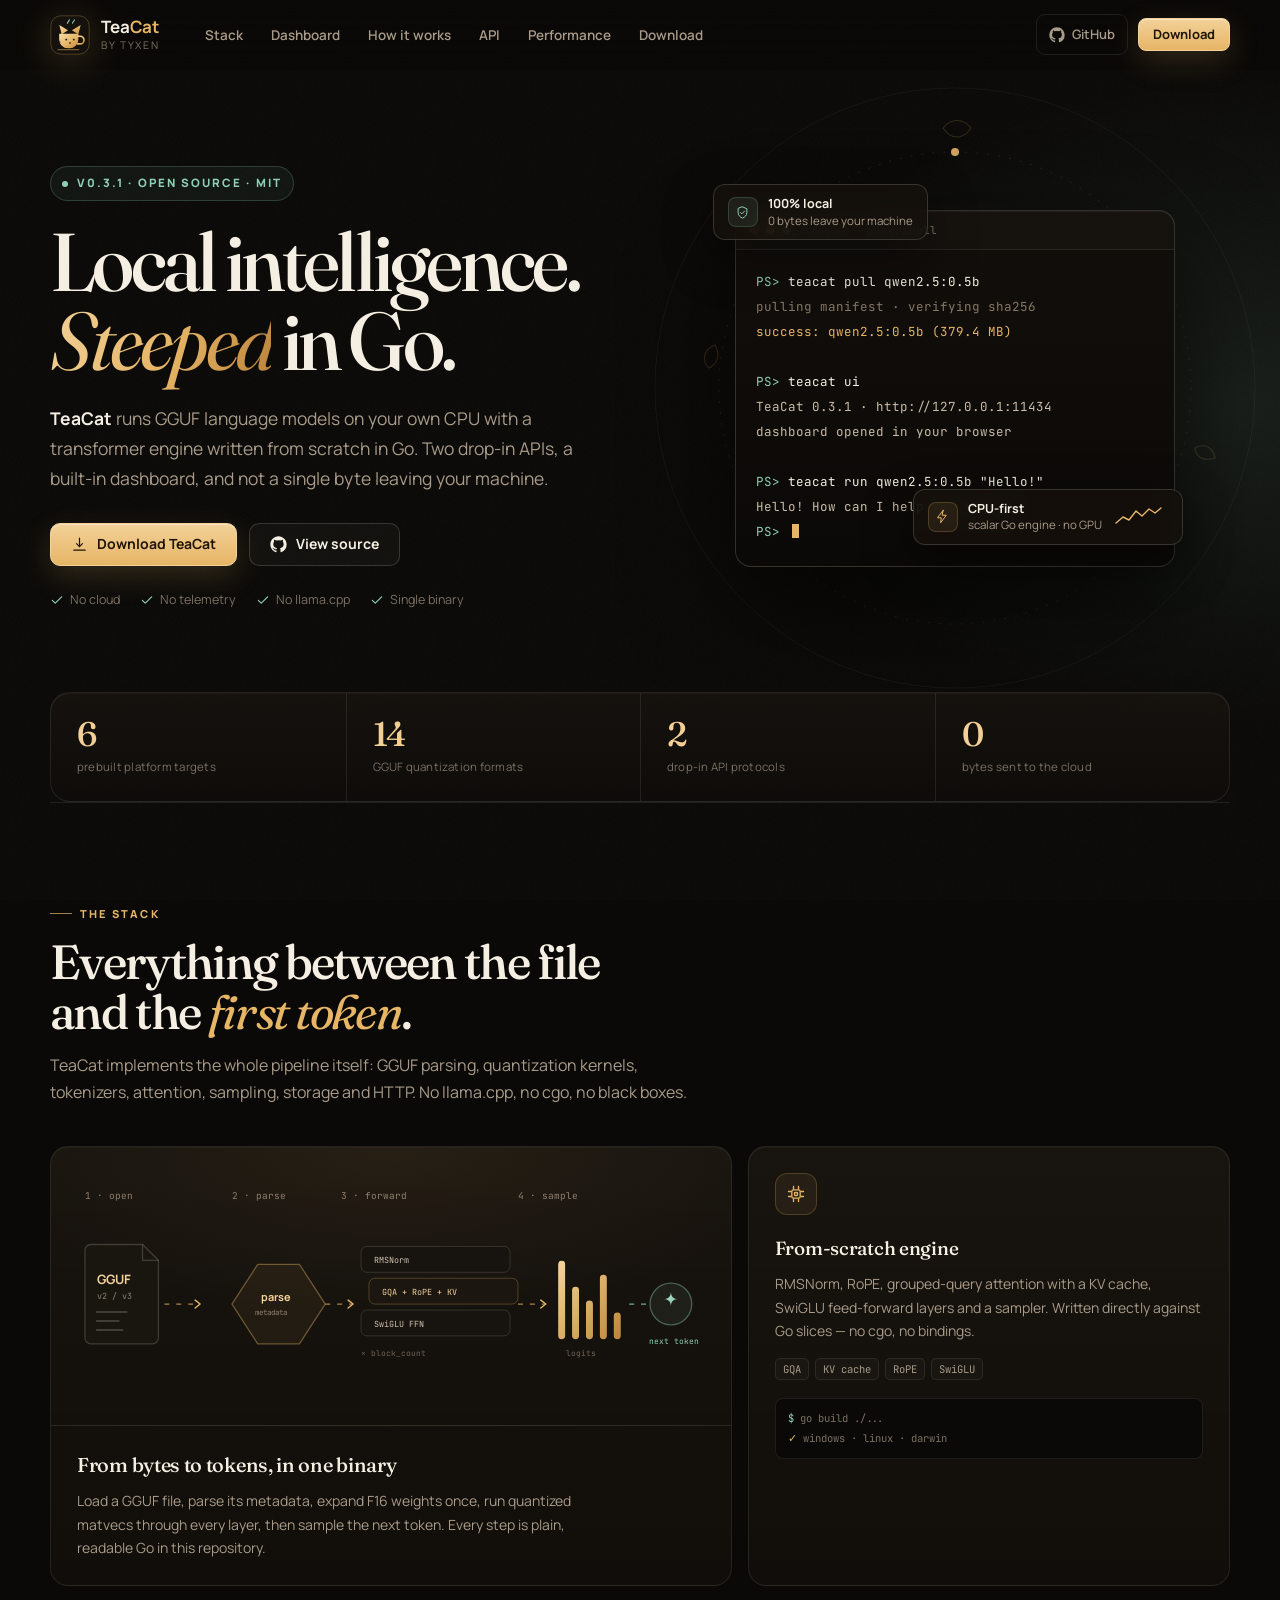
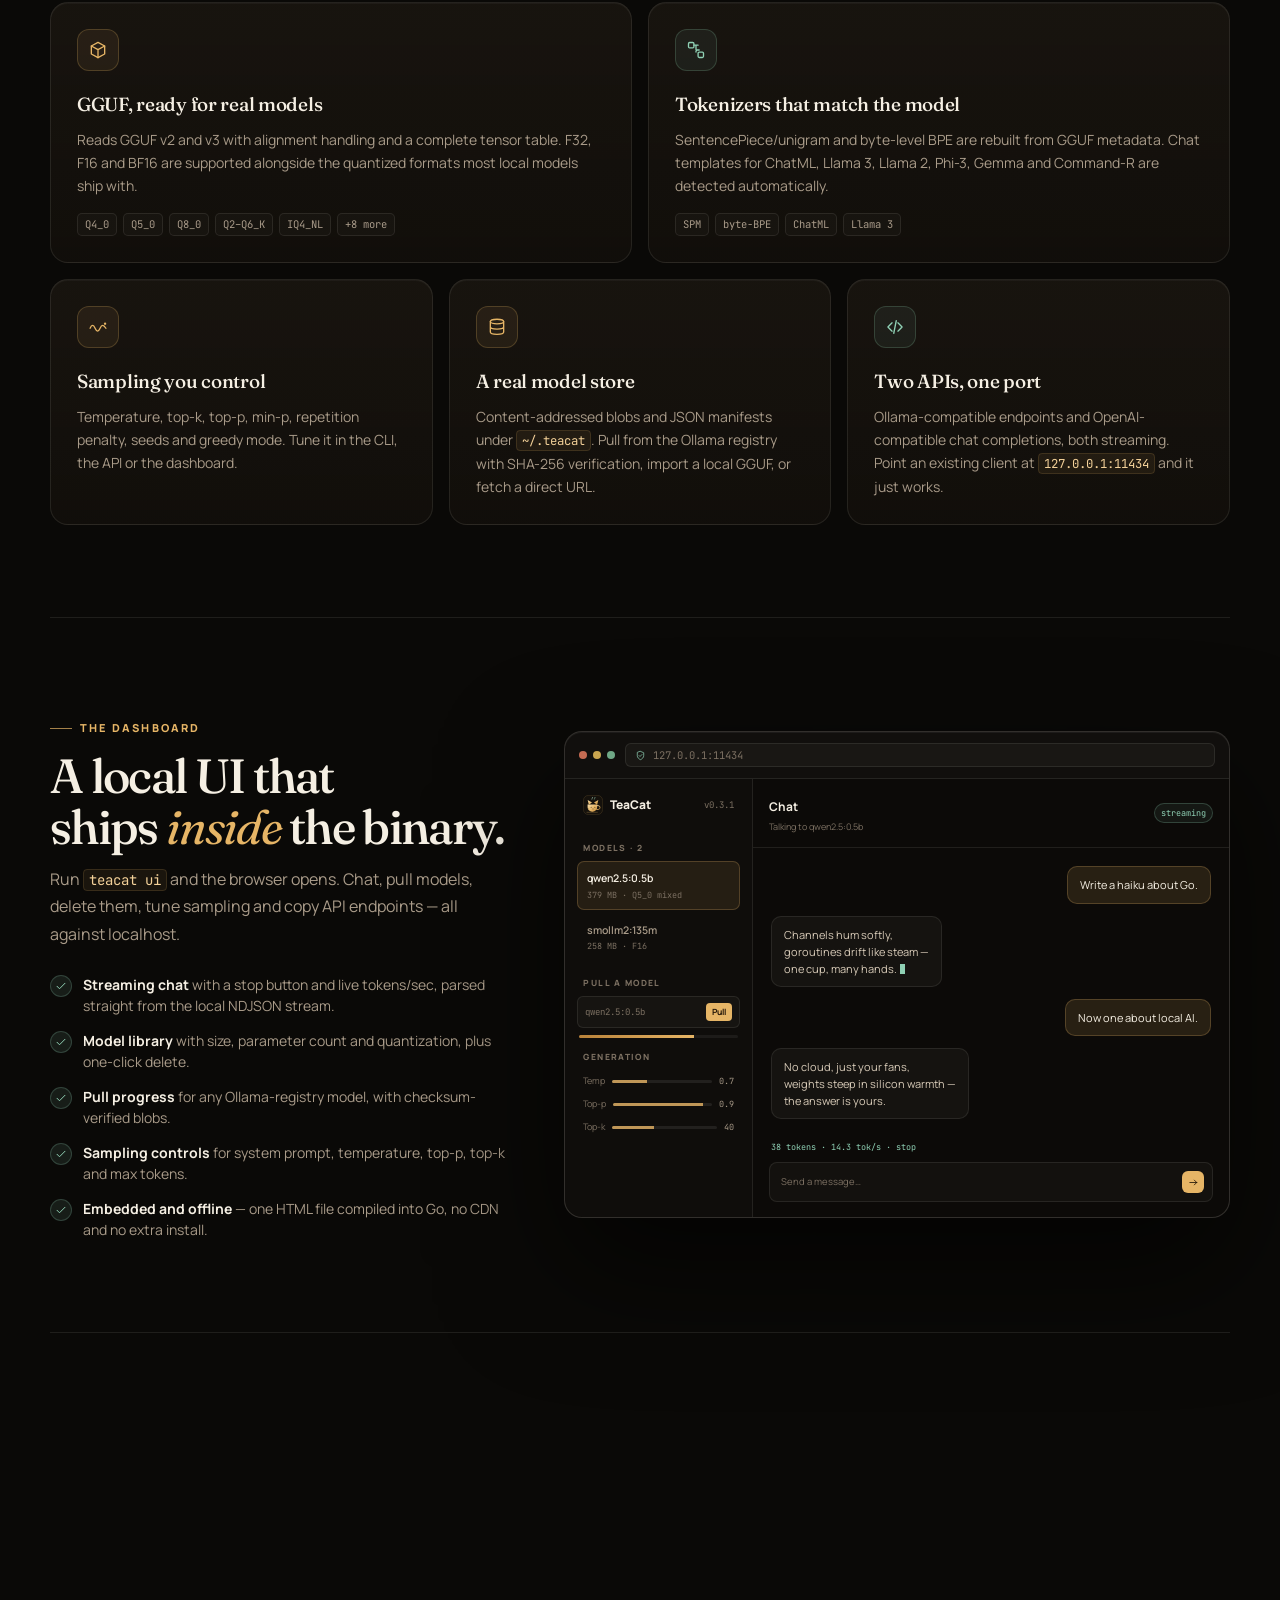
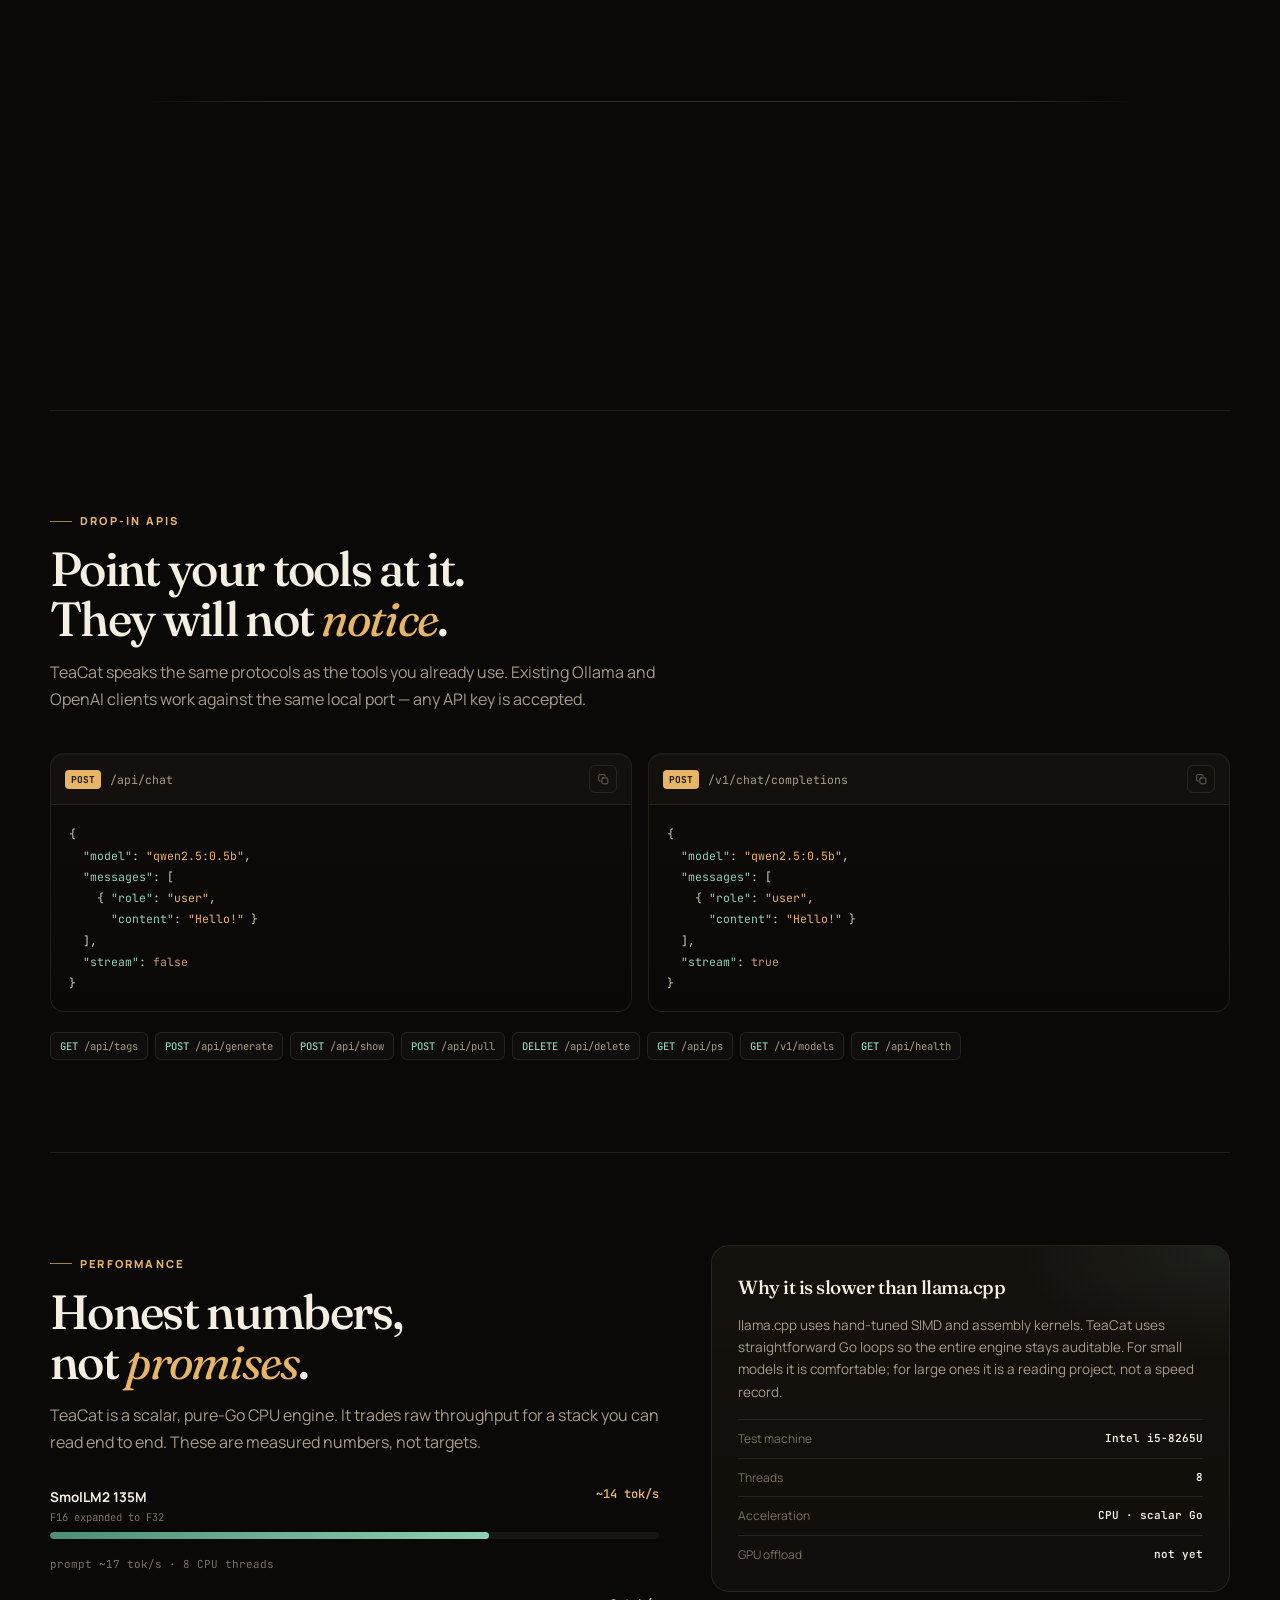
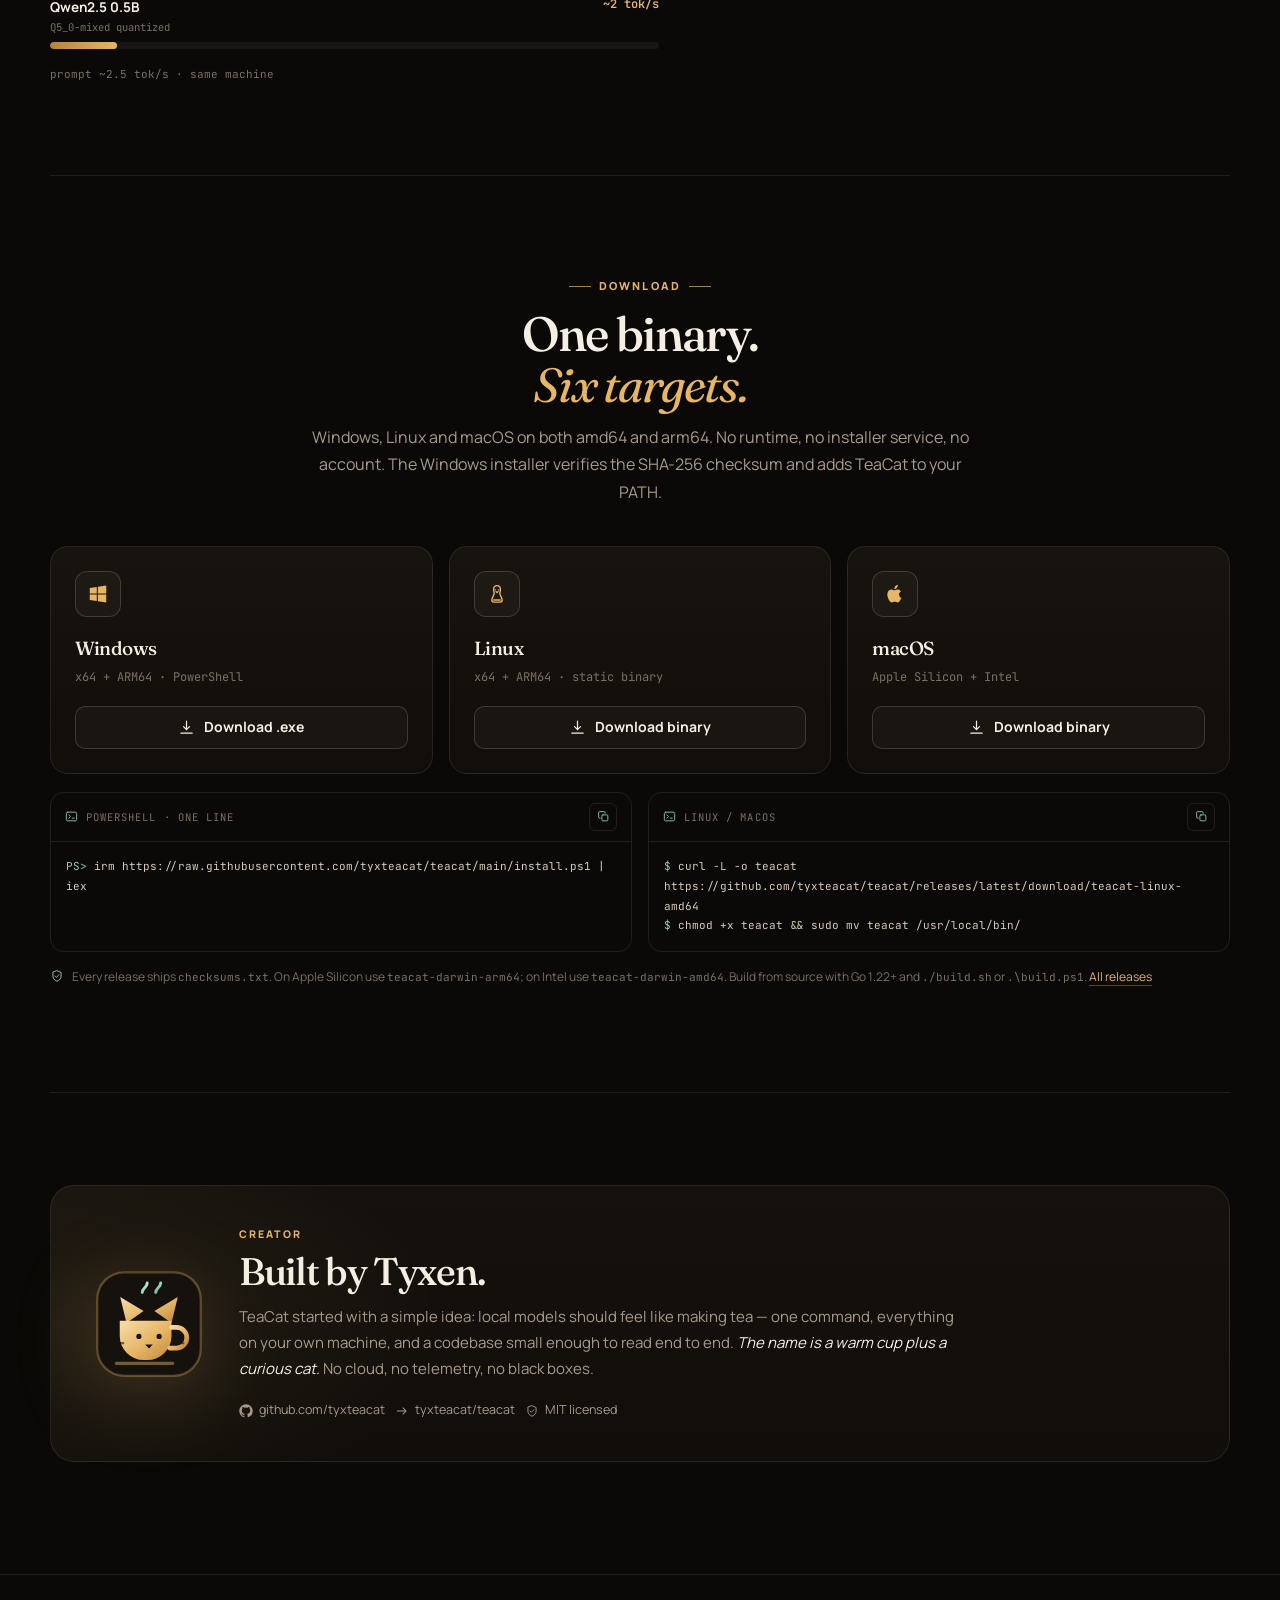
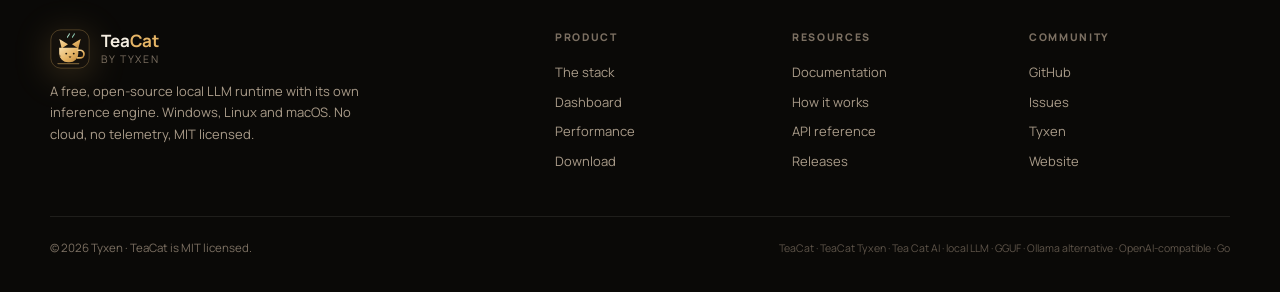
==== commit ca678d1a: "v0.3.1: default to physical CPU cores, faster thread tuning, clearer performance docs" ====
--- a/site/index.html
+++ b/site/index.html
@@ -169,7 +169,7 @@
 <main id="main">
   <section class="hero wrap" id="top">
     <div class="hero-copy reveal">
-      <span class="eyebrow"><span class="pulse"></span>v0.3.0 · open source · MIT</span>
+      <span class="eyebrow"><span class="pulse"></span>v0.3.1 · open source · MIT</span>
       <h1>Local intelligence.<br><em>Steeped</em> in Go.</h1>
       <p class="hero-lede">
         <strong>TeaCat</strong> runs GGUF language models on your own CPU with a transformer
@@ -226,7 +226,7 @@
             <div class="row ok">  success: qwen2.5:0.5b (379.4 MB)</div>
             <div class="row">&nbsp;</div>
             <div class="row"><span class="p">PS&gt;</span> <span class="cmd">teacat ui</span></div>
-            <div class="row out">  TeaCat 0.3.0 · http://127.0.0.1:11434</div>
+            <div class="row out">  TeaCat 0.3.1 · http://127.0.0.1:11434</div>
             <div class="row out">  dashboard opened in your browser</div>
             <div class="row">&nbsp;</div>
             <div class="row"><span class="p">PS&gt;</span> <span class="cmd">teacat run qwen2.5:0.5b "Hello!"</span></div>
@@ -399,7 +399,7 @@
           <aside class="dash-side">
             <div class="dash-brand">
               <svg viewBox="0 0 48 48" aria-hidden="true"><use href="#i-mark"/></svg>
-              TeaCat <em>v0.3.0</em>
+              TeaCat <em>v0.3.1</em>
             </div>
             <div class="dash-label">Models · 2</div>
             <div class="dash-model active"><span>qwen2.5:0.5b</span><small>379 MB · Q5_0 mixed</small></div>
@@ -679,7 +679,7 @@
   "@type": "SoftwareApplication",
   "name": "TeaCat",
   "alternateName": ["TeaCat Tyxen", "TeaCat by Tyxen", "Tea Cat AI"],
-  "softwareVersion": "0.3.0",
+  "softwareVersion": "0.3.1",
   "applicationCategory": "DeveloperApplication",
   "operatingSystem": "Windows, Linux, macOS",
   "description": "TeaCat is a free, open-source local LLM runtime created by Tyxen. It runs GGUF models on your own CPU with a transformer engine written from scratch in Go, and exposes Ollama-compatible and OpenAI-compatible APIs plus an embedded web dashboard.",
